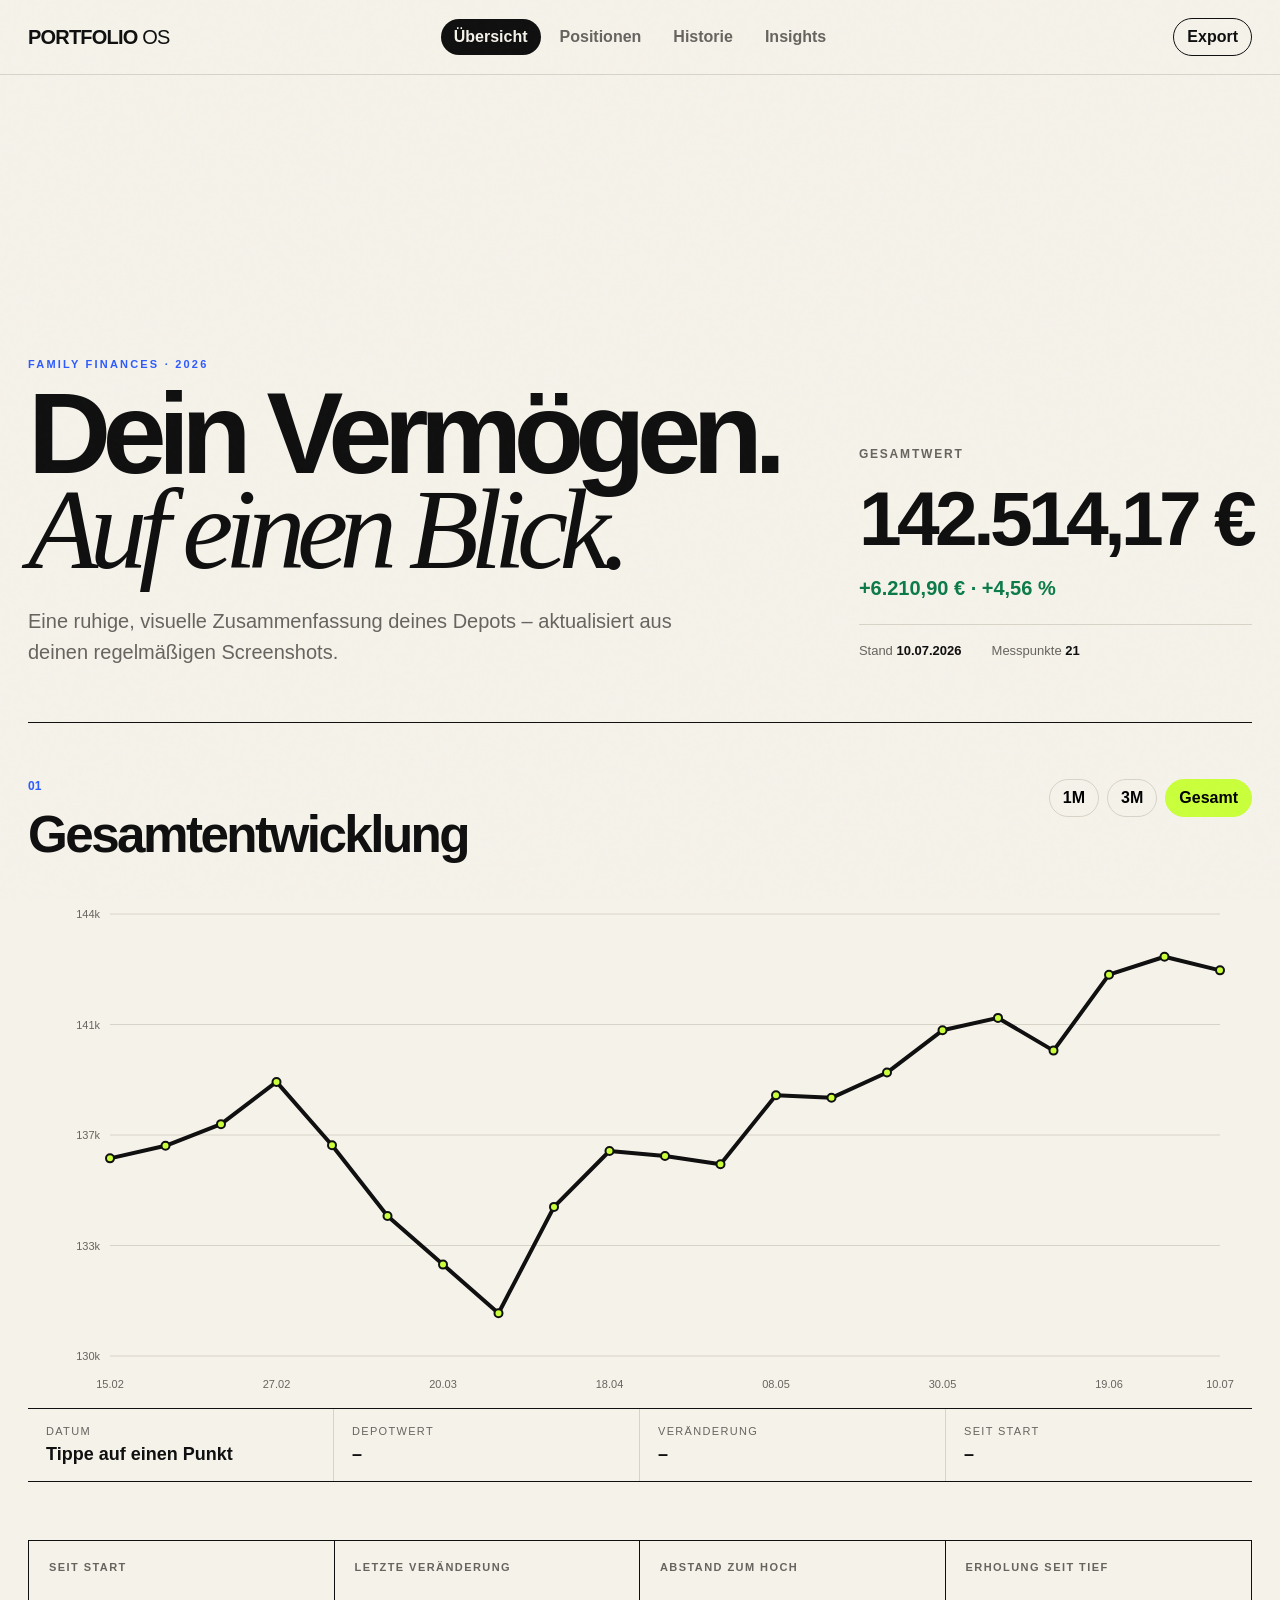
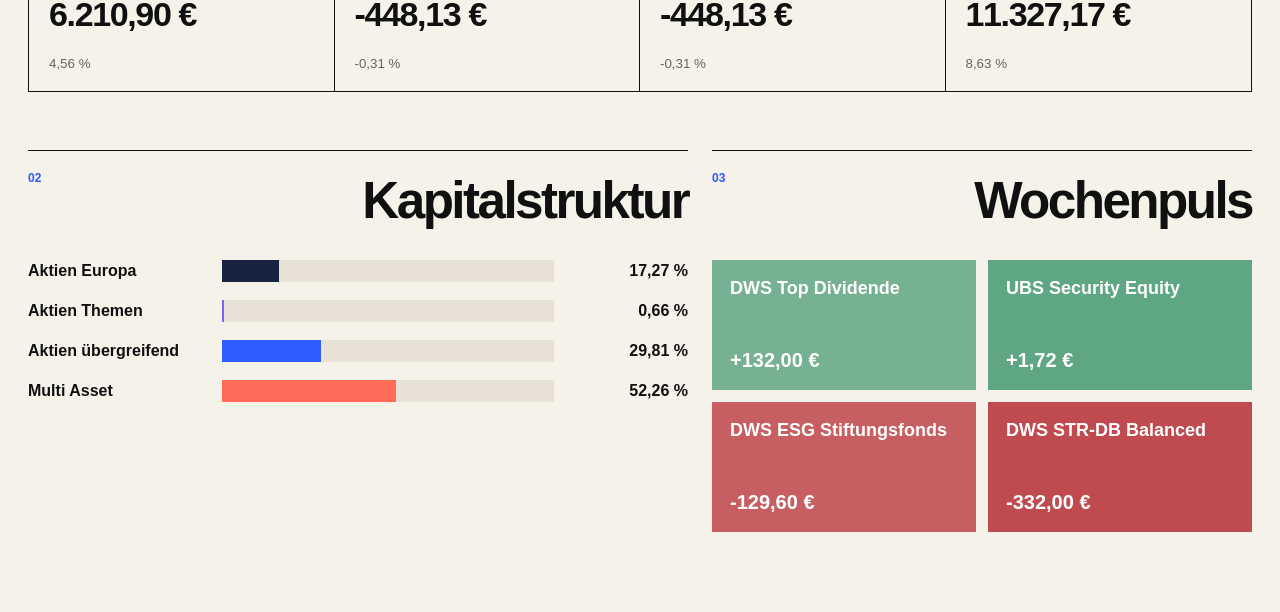
==== index.html @ 4932e475 "Add files via upload" ====
<!doctype html>
<html lang="de">
<head>
<meta charset="utf-8">
<meta name="viewport" content="width=device-width,initial-scale=1,viewport-fit=cover">
<meta name="theme-color" content="#f5f2ea">
<title>Portfolio OS 2026</title>
<link rel="manifest" href="manifest.webmanifest">
<link rel="stylesheet" href="style.css?v=2026.0">
</head>
<body>
<div class="noise"></div>

<header class="masthead">
  <a class="wordmark" href="#overview">PORTFOLIO <span>OS</span></a>
  <nav class="main-nav">
    <button class="nav-item active" data-view="overview">Übersicht</button>
    <button class="nav-item" data-view="holdings">Positionen</button>
    <button class="nav-item" data-view="story">Historie</button>
    <button class="nav-item" data-view="insights">Insights</button>
  </nav>
  <button class="menu-button" id="exportBtn">Export</button>
</header>

<main>
  <section class="view active" id="view-overview">
    <section class="editorial-hero">
      <div class="hero-copy">
        <div class="kicker">Family finances · 2026</div>
        <h1>Dein Vermögen.<br><em>Auf einen Blick.</em></h1>
        <p class="hero-lead">Eine ruhige, visuelle Zusammenfassung deines Depots – aktualisiert aus deinen regelmäßigen Screenshots.</p>
      </div>

      <div class="hero-value-block">
        <span class="hero-label">Gesamtwert</span>
        <strong id="heroValue">–</strong>
        <div id="heroDelta" class="hero-delta">–</div>
        <div class="hero-meta">
          <span>Stand <b id="heroDate">–</b></span>
          <span>Messpunkte <b id="heroPoints">–</b></span>
        </div>
      </div>
    </section>

    <section class="chart-stage">
      <div class="stage-head">
        <div>
          <span class="section-no">01</span>
          <h2>Gesamtentwicklung</h2>
        </div>
        <div class="period-switch" id="periodSwitch">
          <button data-range="1m">1M</button>
          <button data-range="3m">3M</button>
          <button data-range="all" class="active">Gesamt</button>
        </div>
      </div>
      <svg id="heroChart" viewBox="0 0 1200 520" class="hero-chart"></svg>
      <div id="chartReadout" class="chart-readout">
        <div><span>Datum</span><strong>Tippe auf einen Punkt</strong></div>
        <div><span>Depotwert</span><strong>–</strong></div>
        <div><span>Veränderung</span><strong>–</strong></div>
        <div><span>Seit Start</span><strong>–</strong></div>
      </div>
    </section>

    <section class="metric-ribbon" id="metricRibbon"></section>

    <section class="split-layout">
      <article class="editorial-panel allocation-panel">
        <div class="panel-title">
          <span class="section-no">02</span>
          <h2>Kapitalstruktur</h2>
        </div>
        <div id="allocationBars" class="allocation-bars"></div>
      </article>

      <article class="editorial-panel pulse-panel">
        <div class="panel-title">
          <span class="section-no">03</span>
          <h2>Wochenpuls</h2>
        </div>
        <div id="weeklyPulse" class="pulse-grid"></div>
      </article>
    </section>
  </section>

  <section class="view" id="view-holdings">
    <section class="page-intro">
      <div class="kicker">All holdings</div>
      <h1>Jede Position<br><em>erzählt ihre Geschichte.</em></h1>
    </section>
    <section id="holdingGrid" class="holding-grid"></section>
  </section>

  <section class="view" id="view-story">
    <section class="page-intro">
      <div class="kicker">Chronik</div>
      <h1>Von Februar<br><em>bis heute.</em></h1>
    </section>
    <section id="storyRail" class="story-rail"></section>
  </section>

  <section class="view" id="view-insights">
    <section class="page-intro">
      <div class="kicker">Automatische Einordnung</div>
      <h1>Was die Zahlen<br><em>wirklich sagen.</em></h1>
    </section>
    <section id="insightCards" class="insight-cards"></section>

    <section class="sparplan-feature">
      <div>
        <div class="kicker">Sparplan</div>
        <h2>150 € monatlich.<br>Drei Themen.</h2>
        <p>Je 50 € fließen in künstliche Intelligenz, Security und industrielle Technologien.</p>
      </div>
      <div id="sparplanVisual" class="sparplan-visual"></div>
    </section>
  </section>
</main>

<aside id="detailPanel" class="detail-panel" aria-hidden="true">
  <button id="detailClose" class="detail-close">Schließen</button>
  <div id="detailContent"></div>
</aside>

<div id="exportMenu" class="export-menu">
  <button id="exportCsv">CSV exportieren</button>
  <button id="exportJson">JSON exportieren</button>
  <button id="printPdf">Drucken / PDF</button>
</div>

<script src="data.js?v=2026.0"></script>
<script src="app.js?v=2026.0"></script>
</body>
</html>
---- style.css ----
:root{
  --paper:#f5f2ea;
  --ink:#101010;
  --muted:#67645f;
  --line:#d8d3c8;
  --acid:#c9ff3b;
  --coral:#ff6b57;
  --blue:#2d5bff;
  --violet:#7b61ff;
  --cyan:#00a9b7;
  --rose:#d95f76;
  --amber:#e3a520;
  --navy:#17233f;
  --white:#fffefa;
}
*{box-sizing:border-box}
html{scroll-behavior:smooth}
body{
  margin:0;
  background:var(--paper);
  color:var(--ink);
  font-family:Inter,ui-sans-serif,-apple-system,BlinkMacSystemFont,"Segoe UI",sans-serif;
  overflow-x:hidden;
}
button{font:inherit}
.noise{
  position:fixed;inset:0;pointer-events:none;opacity:.03;z-index:1000;
  background-image:url("data:image/svg+xml,%3Csvg viewBox='0 0 180 180' xmlns='http://www.w3.org/2000/svg'%3E%3Cfilter id='n'%3E%3CfeTurbulence type='fractalNoise' baseFrequency='.85' numOctaves='3' stitchTiles='stitch'/%3E%3C/filter%3E%3Crect width='100%25' height='100%25' filter='url(%23n)' opacity='.45'/%3E%3C/svg%3E");
}
.masthead{
  position:sticky;top:0;z-index:80;
  display:grid;grid-template-columns:1fr auto 1fr;align-items:center;
  padding:18px 28px;border-bottom:1px solid var(--line);
  background:rgba(245,242,234,.92);backdrop-filter:blur(18px);
}
.wordmark{color:var(--ink);text-decoration:none;font-weight:900;letter-spacing:-.04em;font-size:20px}
.wordmark span{font-weight:300}
.main-nav{display:flex;gap:6px}
.nav-item,.menu-button{
  border:0;background:transparent;color:var(--muted);
  padding:9px 13px;border-radius:999px;font-weight:700;
}
.nav-item.active{background:var(--ink);color:var(--paper)}
.menu-button{justify-self:end;border:1px solid var(--ink);color:var(--ink)}
main{max-width:1500px;margin:auto;padding:0 28px 80px}
.view{display:none}.view.active{display:block}
.editorial-hero{
  min-height:72vh;display:grid;grid-template-columns:1.35fr .65fr;gap:80px;align-items:end;
  padding:70px 0 54px;border-bottom:1px solid var(--ink);
}
.kicker{font-size:11px;letter-spacing:.2em;text-transform:uppercase;font-weight:900;color:var(--blue)}
h1{font-size:clamp(62px,9vw,150px);line-height:.82;letter-spacing:-.075em;margin:16px 0 0;font-weight:850}
h1 em{font-family:Georgia,"Times New Roman",serif;font-weight:400}
.hero-lead{max-width:660px;font-size:20px;line-height:1.55;color:var(--muted);margin:30px 0 0}
.hero-value-block{padding-bottom:10px}
.hero-label{font-size:12px;letter-spacing:.15em;text-transform:uppercase;color:var(--muted);font-weight:800}
.hero-value-block>strong{display:block;font-size:clamp(54px,6vw,96px);letter-spacing:-.06em;margin-top:12px}
.hero-delta{font-size:20px;font-weight:800;margin-top:14px}
.hero-delta.pos{color:#0c7b49}.hero-delta.neg{color:#b72d34}
.hero-meta{display:flex;gap:30px;margin-top:24px;padding-top:18px;border-top:1px solid var(--line);color:var(--muted);font-size:13px}
.hero-meta b{color:var(--ink)}
.chart-stage{padding:56px 0 30px}
.stage-head,.panel-title{display:flex;align-items:flex-start;justify-content:space-between;gap:20px}
.stage-head h2,.panel-title h2{font-size:clamp(34px,4vw,64px);letter-spacing:-.05em;margin:0}
.section-no{font-size:12px;font-weight:900;color:var(--blue);display:block;margin-bottom:12px}
.period-switch{display:flex;gap:8px}
.period-switch button{border:1px solid var(--line);background:transparent;padding:9px 13px;border-radius:999px;font-weight:800}
.period-switch button.active{background:var(--acid);border-color:var(--acid)}
.hero-chart{width:100%;height:520px;margin-top:20px}
.chart-readout{
  display:grid;grid-template-columns:repeat(4,1fr);border-top:1px solid var(--ink);border-bottom:1px solid var(--ink)
}
.chart-readout>div{padding:16px 18px;border-right:1px solid var(--line)}
.chart-readout>div:last-child{border-right:0}
.chart-readout span{display:block;color:var(--muted);font-size:11px;text-transform:uppercase;letter-spacing:.12em}
.chart-readout strong{display:block;margin-top:7px;font-size:18px}
.metric-ribbon{
  display:grid;grid-template-columns:repeat(4,1fr);margin:28px 0 58px;border:1px solid var(--ink)
}
.ribbon-item{padding:20px;border-right:1px solid var(--ink);min-height:150px;display:flex;flex-direction:column;justify-content:space-between}
.ribbon-item:last-child{border-right:0}
.ribbon-item span{font-size:11px;text-transform:uppercase;letter-spacing:.13em;color:var(--muted);font-weight:800}
.ribbon-item strong{font-size:34px;letter-spacing:-.04em}
.ribbon-item small{color:var(--muted)}
.split-layout{display:grid;grid-template-columns:1.1fr .9fr;gap:24px}
.editorial-panel{border-top:1px solid var(--ink);padding-top:20px}
.allocation-bars{display:grid;gap:18px;margin-top:30px}
.allocation-row{display:grid;grid-template-columns:180px 1fr 120px;gap:14px;align-items:center}
.allocation-row .name{font-weight:800}
.allocation-track{height:22px;background:#e7e1d6;position:relative}
.allocation-fill{height:100%}
.allocation-row .value{text-align:right;font-weight:800}
.pulse-grid{display:grid;grid-template-columns:repeat(2,1fr);gap:12px;margin-top:30px}
.pulse-card{padding:18px;min-height:130px;color:#fff;display:flex;flex-direction:column;justify-content:space-between;cursor:pointer}
.pulse-card strong{font-size:18px}.pulse-card span{font-size:20px;font-weight:900}
.page-intro{padding:74px 0 46px;border-bottom:1px solid var(--ink)}
.holding-grid{display:grid;grid-template-columns:repeat(12,1fr);gap:16px;margin-top:34px}
.holding-card{
  grid-column:span 4;min-height:340px;padding:22px;border:1px solid var(--ink);
  display:flex;flex-direction:column;justify-content:space-between;cursor:pointer;transition:.2s;background:var(--white)
}
.holding-card:nth-child(1),.holding-card:nth-child(5){grid-column:span 6}
.holding-card:hover{transform:translateY(-5px);box-shadow:8px 8px 0 var(--ink)}
.holding-top{display:flex;justify-content:space-between;gap:14px}
.holding-card h3{font-size:30px;letter-spacing:-.04em;margin:0}
.holding-card .sub{color:var(--muted);font-size:13px;margin-top:6px}
.holding-index{width:42px;height:42px;border-radius:50%;display:grid;place-content:center;font-weight:900}
.holding-value{font-size:46px;letter-spacing:-.055em;font-weight:900}
.holding-footer{display:flex;justify-content:space-between;border-top:1px solid var(--line);padding-top:15px}
.story-rail{padding:40px 0}
.story-item{display:grid;grid-template-columns:140px 1fr 1fr;gap:24px;padding:24px 0;border-bottom:1px solid var(--line);align-items:start}
.story-date{font-size:13px;font-weight:900}
.story-value{font-size:34px;letter-spacing:-.04em;font-weight:900}
.story-note{font-family:Georgia,"Times New Roman",serif;font-size:22px;line-height:1.35}
.insight-cards{display:grid;grid-template-columns:repeat(2,1fr);gap:18px;margin-top:34px}
.insight-card{min-height:280px;padding:24px;border:1px solid var(--ink);display:flex;flex-direction:column;justify-content:space-between;background:var(--white)}
.insight-card .big{font-size:58px;letter-spacing:-.06em;font-weight:900}
.insight-card p{font-family:Georgia,"Times New Roman",serif;font-size:22px;line-height:1.45;margin:0}
.sparplan-feature{display:grid;grid-template-columns:.8fr 1.2fr;gap:40px;margin-top:24px;padding:34px;border:1px solid var(--ink);background:var(--acid)}
.sparplan-feature h2{font-size:58px;letter-spacing:-.06em;margin:10px 0}
.sparplan-feature p{font-size:18px;line-height:1.5}
.sparplan-visual{display:grid;grid-template-columns:repeat(3,1fr);gap:10px}
.spar-pill{padding:18px;background:var(--paper);border:1px solid var(--ink);display:flex;flex-direction:column;justify-content:space-between}
.spar-pill strong{font-size:26px}
.detail-panel{
  position:fixed;top:0;right:0;width:min(760px,100vw);height:100vh;background:var(--ink);color:var(--paper);
  z-index:120;transform:translateX(105%);transition:.3s ease;padding:34px;overflow:auto
}
.detail-panel.show{transform:translateX(0)}
.detail-close{position:absolute;right:24px;top:22px;border:1px solid rgba(255,255,255,.3);background:transparent;color:white;border-radius:999px;padding:9px 13px}
.detail-panel h2{font-size:54px;letter-spacing:-.055em;margin:18px 0}
.detail-grid{display:grid;grid-template-columns:repeat(2,1fr);gap:10px}
.detail-stat{padding:16px;border:1px solid rgba(255,255,255,.15)}
.detail-stat span{display:block;color:#a9a9a9;font-size:11px;text-transform:uppercase;letter-spacing:.1em}
.detail-stat strong{display:block;margin-top:7px;font-size:24px}
.detail-chart{width:100%;height:320px;margin-top:24px}
.export-menu{position:fixed;right:24px;top:76px;background:var(--white);border:1px solid var(--ink);padding:8px;display:none;z-index:140}
.export-menu.show{display:grid}
.export-menu button{border:0;background:transparent;padding:11px 14px;text-align:left}
@media(max-width:980px){
  .masthead{grid-template-columns:1fr auto}.main-nav{position:fixed;left:10px;right:10px;bottom:10px;z-index:100;background:var(--ink);padding:8px;border-radius:18px;overflow:auto}.nav-item{color:#aaa;white-space:nowrap}.nav-item.active{background:var(--acid);color:var(--ink)}
  .editorial-hero,.split-layout,.sparplan-feature{grid-template-columns:1fr}
  .editorial-hero{gap:36px;min-height:auto}
  .metric-ribbon{grid-template-columns:repeat(2,1fr)}.ribbon-item:nth-child(2){border-right:0}.ribbon-item:nth-child(-n+2){border-bottom:1px solid var(--ink)}
  .holding-card,.holding-card:nth-child(1),.holding-card:nth-child(5){grid-column:span 6}
}
@media(max-width:640px){
  .masthead{padding:14px 16px}.menu-button{font-size:12px}
  main{padding:0 16px 96px}
  h1{font-size:58px}.hero-value-block>strong{font-size:54px}
  .hero-chart{height:360px}
  .chart-readout,.metric-ribbon,.pulse-grid,.insight-cards,.sparplan-visual{grid-template-columns:1fr}
  .chart-readout>div,.ribbon-item{border-right:0;border-bottom:1px solid var(--line)}
  .allocation-row{grid-template-columns:1fr}.allocation-row .value{text-align:left}
  .holding-card,.holding-card:nth-child(1),.holding-card:nth-child(5){grid-column:span 12}
  .story-item{grid-template-columns:1fr}.page-intro{padding-top:50px}
  .sparplan-feature h2{font-size:44px}
}
@media print{
  .masthead,.period-switch,.export-menu,.detail-panel{display:none!important}
  .view{display:block!important}
  main{padding:0}.holding-card,.insight-card{break-inside:avoid}
}
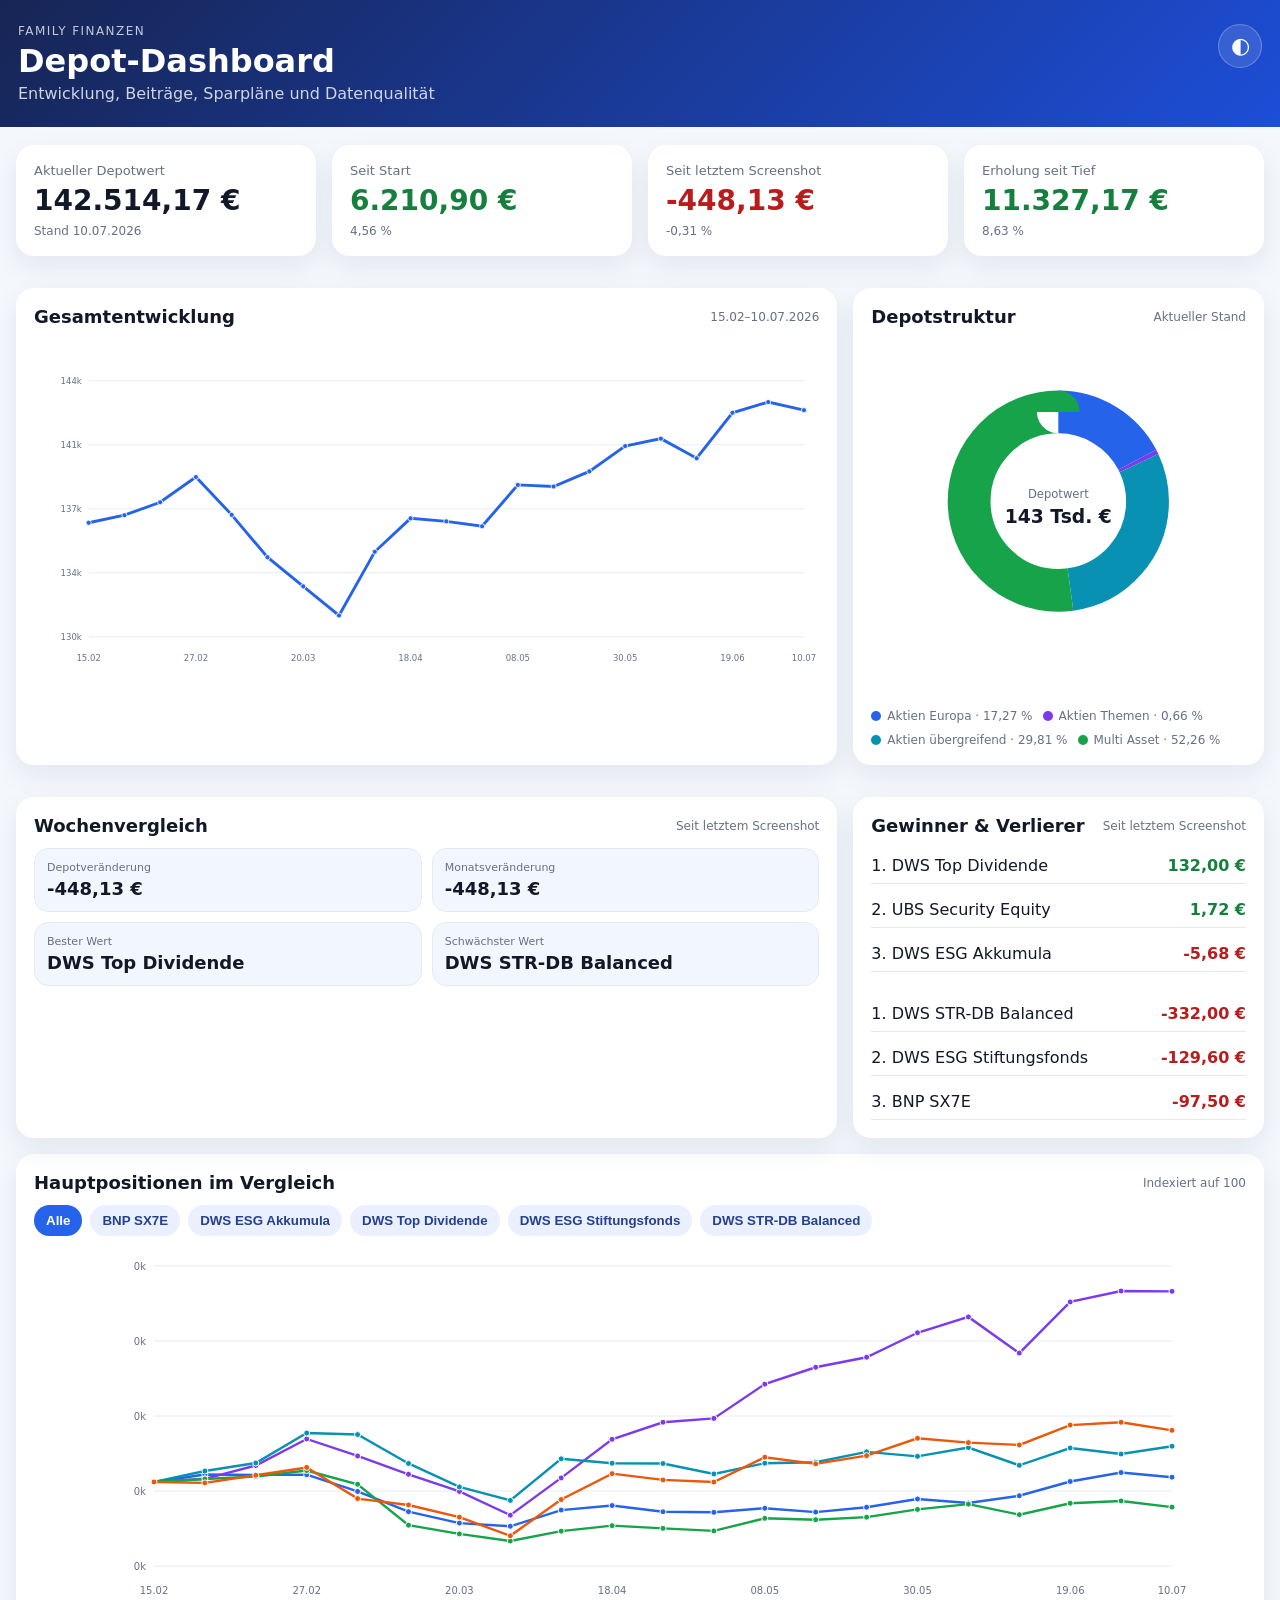
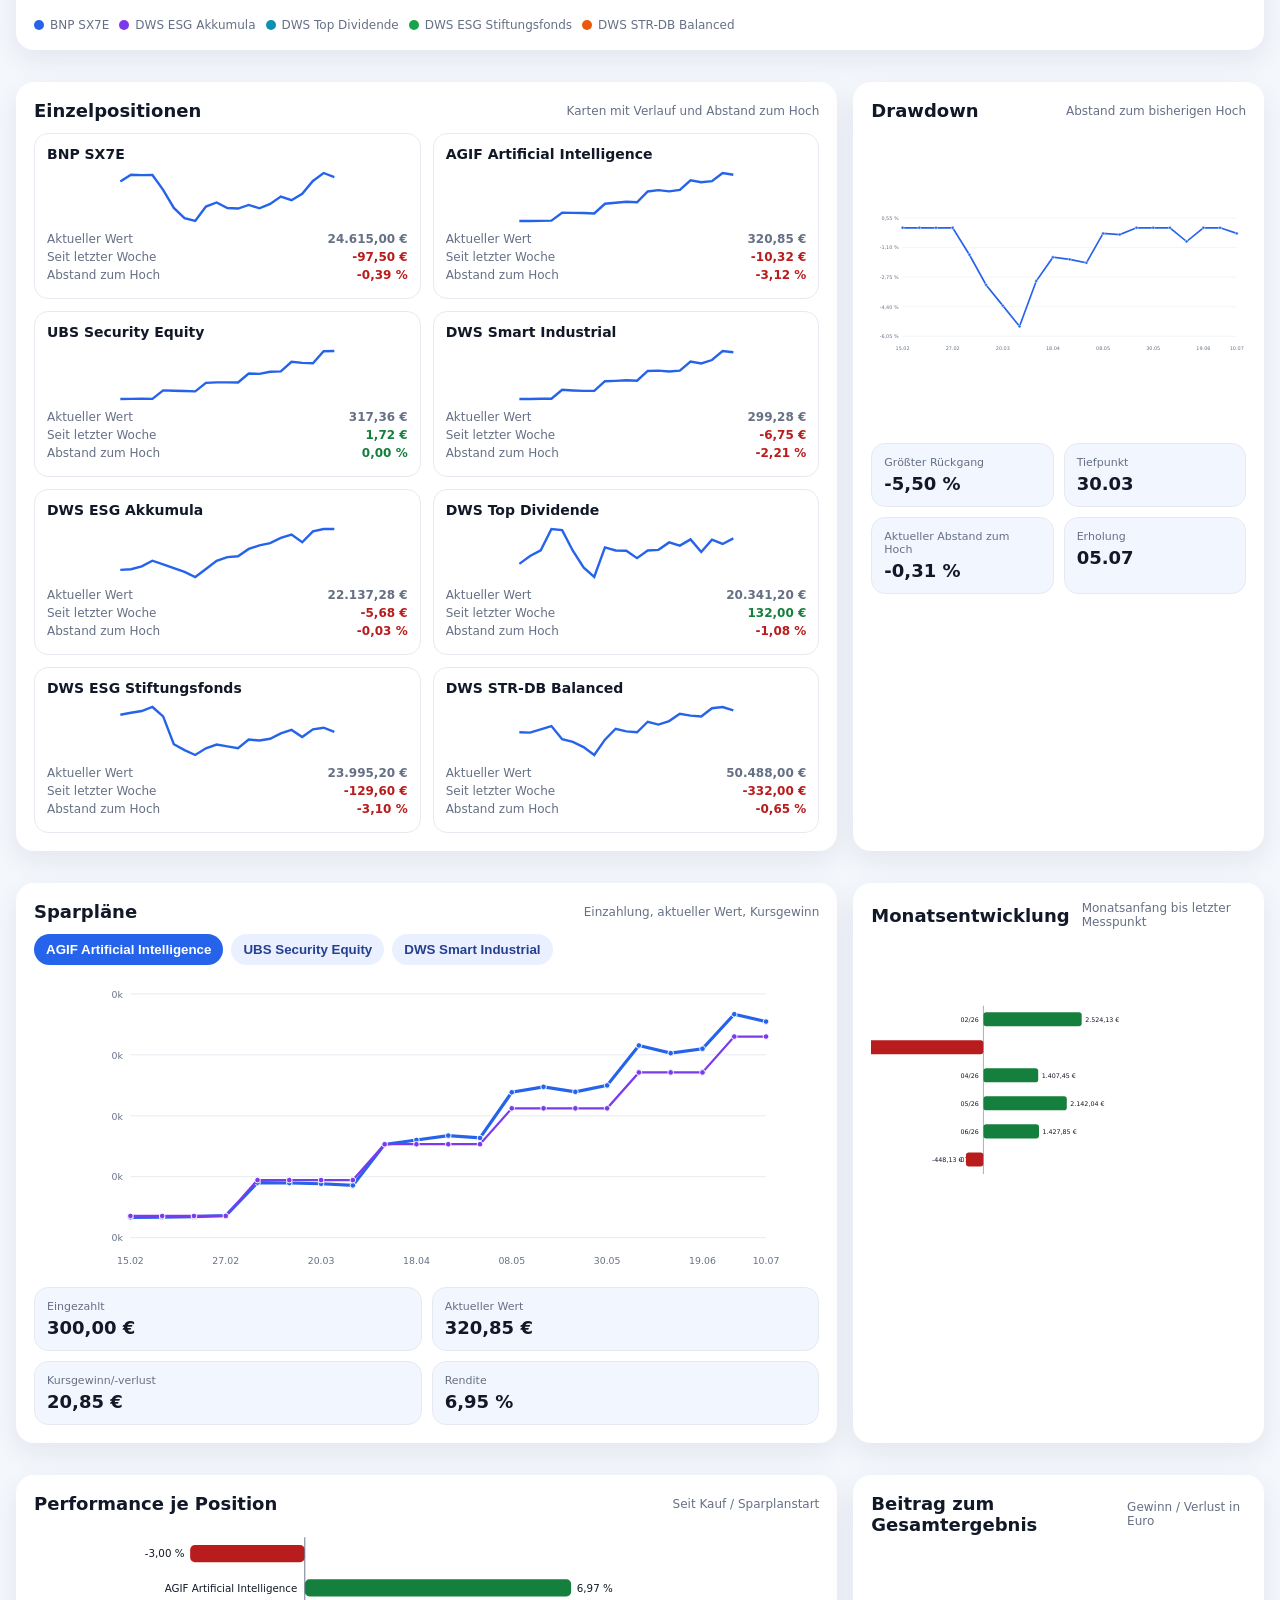
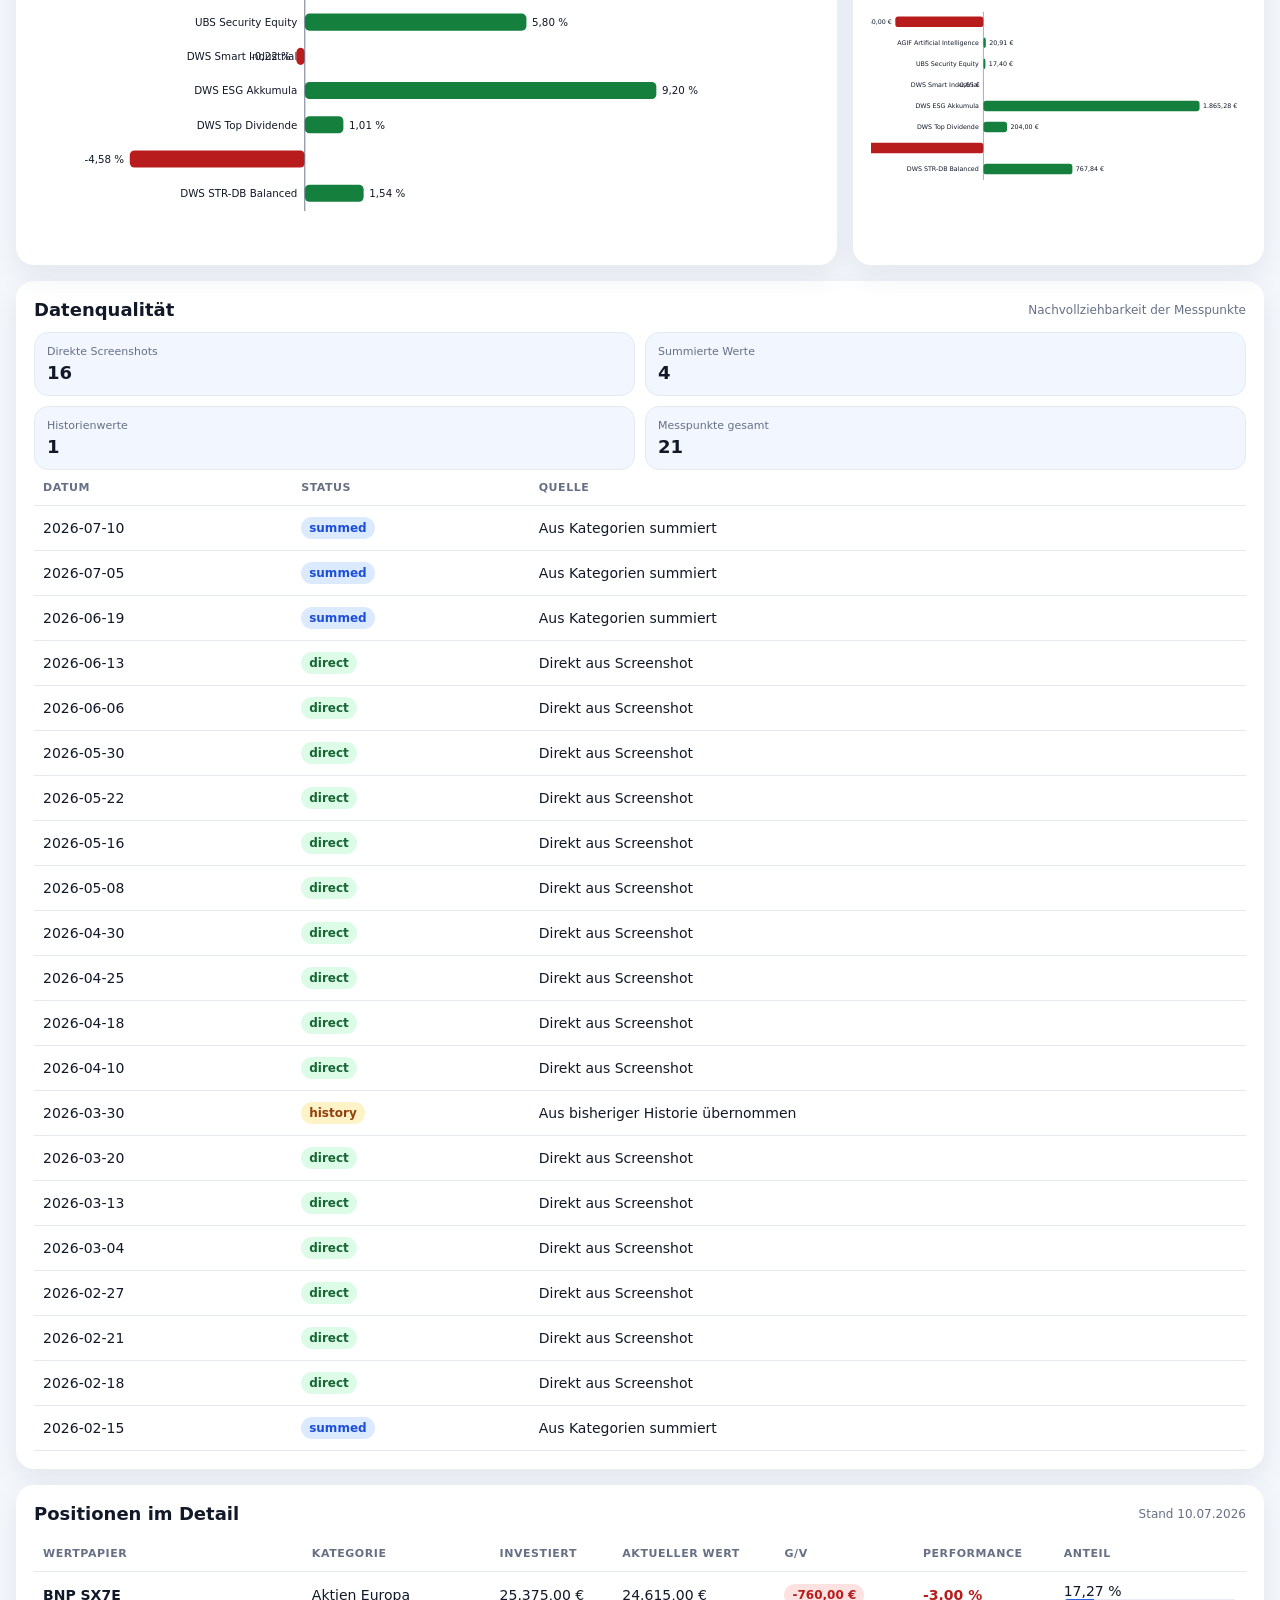
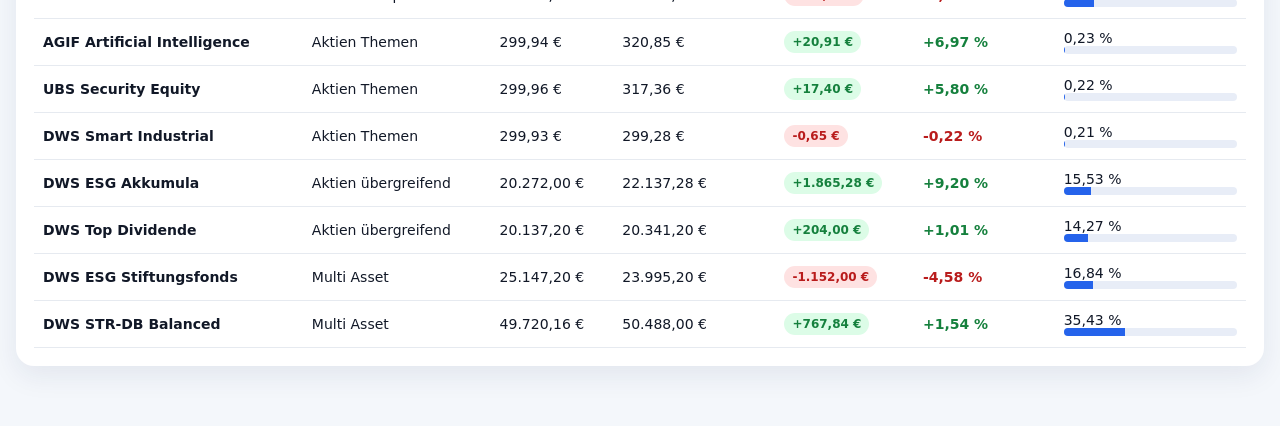
==== commit 506b6f3c: "Add files via upload" ====
--- a/index.html
+++ b/index.html
@@ -3,133 +3,115 @@
 <head>
 <meta charset="utf-8">
 <meta name="viewport" content="width=device-width,initial-scale=1,viewport-fit=cover">
-<meta name="theme-color" content="#f5f2ea">
-<title>Portfolio OS 2026</title>
+<meta name="theme-color" content="#172554">
+<title>Depot Dashboard</title>
 <link rel="manifest" href="manifest.webmanifest">
-<link rel="stylesheet" href="style.css?v=2026.0">
+<link rel="stylesheet" href="style.css?v=4.3">
 </head>
 <body>
-<div class="noise"></div>
-
-<header class="masthead">
-  <a class="wordmark" href="#overview">PORTFOLIO <span>OS</span></a>
-  <nav class="main-nav">
-    <button class="nav-item active" data-view="overview">Übersicht</button>
-    <button class="nav-item" data-view="holdings">Positionen</button>
-    <button class="nav-item" data-view="story">Historie</button>
-    <button class="nav-item" data-view="insights">Insights</button>
-  </nav>
-  <button class="menu-button" id="exportBtn">Export</button>
+<header>
+  <div class="topbar">
+    <div>
+      <div class="eyebrow">Family Finanzen</div>
+      <h1>Depot-Dashboard</h1>
+      <p>Entwicklung, Beiträge, Sparpläne und Datenqualität</p>
+    </div>
+    <button id="themeBtn" class="icon-btn">◐</button>
+  </div>
 </header>
 
 <main>
-  <section class="view active" id="view-overview">
-    <section class="editorial-hero">
-      <div class="hero-copy">
-        <div class="kicker">Family finances · 2026</div>
-        <h1>Dein Vermögen.<br><em>Auf einen Blick.</em></h1>
-        <p class="hero-lead">Eine ruhige, visuelle Zusammenfassung deines Depots – aktualisiert aus deinen regelmäßigen Screenshots.</p>
-      </div>
+  <section id="kpis" class="grid kpis"></section>
 
-      <div class="hero-value-block">
-        <span class="hero-label">Gesamtwert</span>
-        <strong id="heroValue">–</strong>
-        <div id="heroDelta" class="hero-delta">–</div>
-        <div class="hero-meta">
-          <span>Stand <b id="heroDate">–</b></span>
-          <span>Messpunkte <b id="heroPoints">–</b></span>
-        </div>
-      </div>
-    </section>
-
-    <section class="chart-stage">
-      <div class="stage-head">
-        <div>
-          <span class="section-no">01</span>
-          <h2>Gesamtentwicklung</h2>
-        </div>
-        <div class="period-switch" id="periodSwitch">
-          <button data-range="1m">1M</button>
-          <button data-range="3m">3M</button>
-          <button data-range="all" class="active">Gesamt</button>
-        </div>
-      </div>
-      <svg id="heroChart" viewBox="0 0 1200 520" class="hero-chart"></svg>
-      <div id="chartReadout" class="chart-readout">
-        <div><span>Datum</span><strong>Tippe auf einen Punkt</strong></div>
-        <div><span>Depotwert</span><strong>–</strong></div>
-        <div><span>Veränderung</span><strong>–</strong></div>
-        <div><span>Seit Start</span><strong>–</strong></div>
-      </div>
-    </section>
-
-    <section class="metric-ribbon" id="metricRibbon"></section>
-
-    <section class="split-layout">
-      <article class="editorial-panel allocation-panel">
-        <div class="panel-title">
-          <span class="section-no">02</span>
-          <h2>Kapitalstruktur</h2>
-        </div>
-        <div id="allocationBars" class="allocation-bars"></div>
-      </article>
-
-      <article class="editorial-panel pulse-panel">
-        <div class="panel-title">
-          <span class="section-no">03</span>
-          <h2>Wochenpuls</h2>
-        </div>
-        <div id="weeklyPulse" class="pulse-grid"></div>
-      </article>
-    </section>
+  <section class="grid split">
+    <article class="card">
+      <div class="card-head"><h2>Gesamtentwicklung</h2><span id="rangeLabel"></span></div>
+      <svg id="depotChart" class="chart tall" viewBox="0 0 920 360"></svg>
+    </article>
+    <article class="card">
+      <div class="card-head"><h2>Depotstruktur</h2><span>Aktueller Stand</span></div>
+      <svg id="donut" class="chart tall" viewBox="0 0 420 350"></svg>
+      <div id="catLegend" class="legend"></div>
+    </article>
   </section>
 
-  <section class="view" id="view-holdings">
-    <section class="page-intro">
-      <div class="kicker">All holdings</div>
-      <h1>Jede Position<br><em>erzählt ihre Geschichte.</em></h1>
-    </section>
-    <section id="holdingGrid" class="holding-grid"></section>
+  <section class="grid split">
+    <article class="card">
+      <div class="card-head"><h2>Wochenvergleich</h2><span>Seit letztem Screenshot</span></div>
+      <div id="weeklyKpis" class="mini-grid"></div>
+    </article>
+    <article class="card">
+      <div class="card-head"><h2>Gewinner & Verlierer</h2><span>Seit letztem Screenshot</span></div>
+      <div id="ranking"></div>
+    </article>
   </section>
 
-  <section class="view" id="view-story">
-    <section class="page-intro">
-      <div class="kicker">Chronik</div>
-      <h1>Von Februar<br><em>bis heute.</em></h1>
-    </section>
-    <section id="storyRail" class="story-rail"></section>
+  <section class="card">
+    <div class="card-head"><h2>Hauptpositionen im Vergleich</h2><span>Indexiert auf 100</span></div>
+    <div class="tabs" id="coreTabs"></div>
+    <svg id="coreChart" class="chart tall" viewBox="0 0 1100 360"></svg>
+    <div id="coreLegend" class="legend"></div>
   </section>
 
-  <section class="view" id="view-insights">
-    <section class="page-intro">
-      <div class="kicker">Automatische Einordnung</div>
-      <h1>Was die Zahlen<br><em>wirklich sagen.</em></h1>
-    </section>
-    <section id="insightCards" class="insight-cards"></section>
+  <section class="grid split">
+    <article class="card">
+      <div class="card-head"><h2>Einzelpositionen</h2><span>Karten mit Verlauf und Abstand zum Hoch</span></div>
+      <div id="positionCards" class="position-grid"></div>
+    </article>
+    <article class="card">
+      <div class="card-head"><h2>Drawdown</h2><span>Abstand zum bisherigen Hoch</span></div>
+      <svg id="drawdownChart" class="chart" viewBox="0 0 760 300"></svg>
+      <div id="drawdownFacts" class="fact-grid"></div>
+    </article>
+  </section>
 
-    <section class="sparplan-feature">
-      <div>
-        <div class="kicker">Sparplan</div>
-        <h2>150 € monatlich.<br>Drei Themen.</h2>
-        <p>Je 50 € fließen in künstliche Intelligenz, Security und industrielle Technologien.</p>
-      </div>
-      <div id="sparplanVisual" class="sparplan-visual"></div>
-    </section>
+  <section class="grid split">
+    <article class="card">
+      <div class="card-head"><h2>Sparpläne</h2><span>Einzahlung, aktueller Wert, Kursgewinn</span></div>
+      <div class="tabs" id="savingTabs"></div>
+      <svg id="savingsChart" class="chart" viewBox="0 0 760 320"></svg>
+      <div id="savingFacts" class="fact-grid"></div>
+    </article>
+    <article class="card">
+      <div class="card-head"><h2>Monatsentwicklung</h2><span>Monatsanfang bis letzter Messpunkt</span></div>
+      <svg id="monthlyChart" class="chart" viewBox="0 0 650 320"></svg>
+    </article>
+  </section>
+
+  <section class="grid split">
+    <article class="card">
+      <div class="card-head"><h2>Performance je Position</h2><span>Seit Kauf / Sparplanstart</span></div>
+      <svg id="perfChart" class="chart" viewBox="0 0 650 320"></svg>
+    </article>
+    <article class="card">
+      <div class="card-head"><h2>Beitrag zum Gesamtergebnis</h2><span>Gewinn / Verlust in Euro</span></div>
+      <svg id="plChart" class="chart" viewBox="0 0 650 320"></svg>
+    </article>
+  </section>
+
+  <section class="card">
+    <div class="card-head"><h2>Datenqualität</h2><span>Nachvollziehbarkeit der Messpunkte</span></div>
+    <div id="qualitySummary" class="mini-grid"></div>
+    <div class="table-wrap">
+      <table>
+        <thead><tr><th>Datum</th><th>Status</th><th>Quelle</th></tr></thead>
+        <tbody id="qualityRows"></tbody>
+      </table>
+    </div>
+  </section>
+
+  <section class="card">
+    <div class="card-head"><h2>Positionen im Detail</h2><span id="lastUpdate"></span></div>
+    <div class="table-wrap">
+      <table>
+        <thead><tr><th>Wertpapier</th><th>Kategorie</th><th>Investiert</th><th>Aktueller Wert</th><th>G/V</th><th>Performance</th><th>Anteil</th></tr></thead>
+        <tbody id="positionRows"></tbody>
+      </table>
+    </div>
   </section>
 </main>
 
-<aside id="detailPanel" class="detail-panel" aria-hidden="true">
-  <button id="detailClose" class="detail-close">Schließen</button>
-  <div id="detailContent"></div>
-</aside>
-
-<div id="exportMenu" class="export-menu">
-  <button id="exportCsv">CSV exportieren</button>
-  <button id="exportJson">JSON exportieren</button>
-  <button id="printPdf">Drucken / PDF</button>
-</div>
-
-<script src="data.js?v=2026.0"></script>
-<script src="app.js?v=2026.0"></script>
+<script src="data.js?v=4.3"></script>
+<script src="app.js?v=4.3"></script>
 </body>
 </html>
--- a/style.css
+++ b/style.css
@@ -1,164 +1,52 @@
 
 :root{
-  --paper:#f5f2ea;
-  --ink:#101010;
-  --muted:#67645f;
-  --line:#d8d3c8;
-  --acid:#c9ff3b;
-  --coral:#ff6b57;
-  --blue:#2d5bff;
-  --violet:#7b61ff;
-  --cyan:#00a9b7;
-  --rose:#d95f76;
-  --amber:#e3a520;
-  --navy:#17233f;
-  --white:#fffefa;
+  --bg:#f4f7fb;--card:#fff;--ink:#111827;--muted:#667085;--navy:#172554;
+  --blue:#2563eb;--green:#15803d;--red:#b91c1c;--amber:#b45309;--line:#e6eaf0;
+  --shadow:0 10px 28px rgba(23,37,84,.08)
+}
+[data-theme="dark"]{
+  --bg:#0b1020;--card:#121a2f;--ink:#f8fafc;--muted:#a8b1c5;--navy:#0f172a;
+  --line:#26324d;--shadow:0 12px 30px rgba(0,0,0,.28)
 }
 *{box-sizing:border-box}
-html{scroll-behavior:smooth}
-body{
-  margin:0;
-  background:var(--paper);
-  color:var(--ink);
-  font-family:Inter,ui-sans-serif,-apple-system,BlinkMacSystemFont,"Segoe UI",sans-serif;
-  overflow-x:hidden;
+body{margin:0;font-family:Inter,system-ui,-apple-system,BlinkMacSystemFont,"Segoe UI",sans-serif;background:var(--bg);color:var(--ink)}
+header{background:linear-gradient(135deg,#172554,#1d4ed8);color:#fff;padding:24px max(18px,env(safe-area-inset-left))}
+.topbar{max-width:1380px;margin:auto;display:flex;justify-content:space-between;align-items:flex-start;gap:18px}
+.eyebrow{text-transform:uppercase;font-size:12px;letter-spacing:.12em;opacity:.75}
+h1{font-size:32px;margin:4px 0}header p{margin:0;opacity:.8}
+.icon-btn{border:1px solid rgba(255,255,255,.25);background:rgba(255,255,255,.12);color:white;border-radius:50%;width:44px;height:44px;font-size:22px}
+main{max-width:1380px;margin:18px auto;padding:0 16px 42px}
+.grid{display:grid;gap:16px}.kpis{grid-template-columns:repeat(4,1fr)}.split{grid-template-columns:2fr 1fr;margin-top:16px}
+.card{background:var(--card);border-radius:18px;box-shadow:var(--shadow);padding:18px;margin-top:16px;overflow:hidden}
+.kpi{margin-top:0}.kpi .label{font-size:13px;color:var(--muted)}.kpi .value{font-size:28px;font-weight:800;margin-top:6px}.kpi .hint{font-size:12px;color:var(--muted);margin-top:7px}
+.card-head{display:flex;justify-content:space-between;align-items:center;gap:12px;margin-bottom:12px}.card-head h2{font-size:18px;margin:0}.card-head span{font-size:12px;color:var(--muted)}
+.chart{width:100%;height:300px;display:block}.chart.tall{height:360px}
+.legend{display:flex;flex-wrap:wrap;gap:10px;margin-top:10px}.legend span{display:inline-flex;align-items:center;gap:6px;color:var(--muted);font-size:12px}.legend i{width:10px;height:10px;border-radius:999px}
+.tabs{display:flex;gap:8px;flex-wrap:wrap;margin-bottom:12px}
+.tabs button{border:0;background:#eaf0ff;color:#25408f;padding:8px 12px;border-radius:999px;font-weight:700}.tabs button.active{background:#2563eb;color:#fff}
+.pos{color:var(--green)}.neg{color:var(--red)}.warn{color:var(--amber)}
+.mini-grid{display:grid;grid-template-columns:repeat(2,1fr);gap:10px}
+.mini-card,.fact{background:rgba(37,99,235,.06);border:1px solid var(--line);border-radius:14px;padding:12px}
+.mini-card .label,.fact .label{font-size:11px;color:var(--muted)}.mini-card .value,.fact .value{font-weight:800;font-size:18px;margin-top:4px}
+.position-grid{display:grid;grid-template-columns:repeat(2,1fr);gap:12px}.position-card{border:1px solid var(--line);border-radius:14px;padding:12px}.position-card h3{font-size:14px;margin:0 0 8px}.position-card .row{display:flex;justify-content:space-between;font-size:12px;color:var(--muted);margin:4px 0}.spark{width:100%;height:54px}
+.rank-list{display:grid;gap:8px}.rank-item{display:flex;justify-content:space-between;border-bottom:1px solid var(--line);padding:8px 0}
+.fact-grid{display:grid;grid-template-columns:repeat(2,1fr);gap:10px;margin-top:10px}
+.table-wrap{overflow:auto}table{width:100%;border-collapse:collapse;font-size:14px}th,td{padding:11px 9px;border-bottom:1px solid var(--line);text-align:left;white-space:nowrap}th{font-size:11px;text-transform:uppercase;letter-spacing:.05em;color:var(--muted)}
+.badge{display:inline-block;padding:4px 8px;border-radius:999px;font-size:12px;font-weight:700}.badge.pos{background:#dcfce7}.badge.neg{background:#fee2e2}.badge.direct{background:#dcfce7;color:#166534}.badge.summed{background:#dbeafe;color:#1d4ed8}.badge.history{background:#fef3c7;color:#92400e}
+.bar{height:8px;background:#e8edf7;border-radius:99px;overflow:hidden}.bar span{display:block;height:100%;background:#2563eb}
+@media(max-width:980px){.kpis{grid-template-columns:repeat(2,1fr)}.split{grid-template-columns:1fr}.position-grid{grid-template-columns:1fr}}
+@media(max-width:560px){.kpis{grid-template-columns:1fr}.card{padding:14px}.chart.tall{height:310px}h1{font-size:26px}.card-head{align-items:flex-start;flex-direction:column}.mini-grid,.fact-grid{grid-template-columns:1fr}}
+
+.chart-point,.bar-hit,.donut-segment{cursor:pointer}
+.chart-info-panel{
+  position:fixed;left:50%;bottom:18px;transform:translate(-50%,120%);
+  width:min(92vw,420px);background:var(--card);color:var(--ink);
+  border:1px solid var(--line);border-radius:18px;box-shadow:0 18px 50px rgba(0,0,0,.22);
+  padding:16px;z-index:9999;transition:transform .22s ease;
 }
-button{font:inherit}
-.noise{
-  position:fixed;inset:0;pointer-events:none;opacity:.03;z-index:1000;
-  background-image:url("data:image/svg+xml,%3Csvg viewBox='0 0 180 180' xmlns='http://www.w3.org/2000/svg'%3E%3Cfilter id='n'%3E%3CfeTurbulence type='fractalNoise' baseFrequency='.85' numOctaves='3' stitchTiles='stitch'/%3E%3C/filter%3E%3Crect width='100%25' height='100%25' filter='url(%23n)' opacity='.45'/%3E%3C/svg%3E");
-}
-.masthead{
-  position:sticky;top:0;z-index:80;
-  display:grid;grid-template-columns:1fr auto 1fr;align-items:center;
-  padding:18px 28px;border-bottom:1px solid var(--line);
-  background:rgba(245,242,234,.92);backdrop-filter:blur(18px);
-}
-.wordmark{color:var(--ink);text-decoration:none;font-weight:900;letter-spacing:-.04em;font-size:20px}
-.wordmark span{font-weight:300}
-.main-nav{display:flex;gap:6px}
-.nav-item,.menu-button{
-  border:0;background:transparent;color:var(--muted);
-  padding:9px 13px;border-radius:999px;font-weight:700;
-}
-.nav-item.active{background:var(--ink);color:var(--paper)}
-.menu-button{justify-self:end;border:1px solid var(--ink);color:var(--ink)}
-main{max-width:1500px;margin:auto;padding:0 28px 80px}
-.view{display:none}.view.active{display:block}
-.editorial-hero{
-  min-height:72vh;display:grid;grid-template-columns:1.35fr .65fr;gap:80px;align-items:end;
-  padding:70px 0 54px;border-bottom:1px solid var(--ink);
-}
-.kicker{font-size:11px;letter-spacing:.2em;text-transform:uppercase;font-weight:900;color:var(--blue)}
-h1{font-size:clamp(62px,9vw,150px);line-height:.82;letter-spacing:-.075em;margin:16px 0 0;font-weight:850}
-h1 em{font-family:Georgia,"Times New Roman",serif;font-weight:400}
-.hero-lead{max-width:660px;font-size:20px;line-height:1.55;color:var(--muted);margin:30px 0 0}
-.hero-value-block{padding-bottom:10px}
-.hero-label{font-size:12px;letter-spacing:.15em;text-transform:uppercase;color:var(--muted);font-weight:800}
-.hero-value-block>strong{display:block;font-size:clamp(54px,6vw,96px);letter-spacing:-.06em;margin-top:12px}
-.hero-delta{font-size:20px;font-weight:800;margin-top:14px}
-.hero-delta.pos{color:#0c7b49}.hero-delta.neg{color:#b72d34}
-.hero-meta{display:flex;gap:30px;margin-top:24px;padding-top:18px;border-top:1px solid var(--line);color:var(--muted);font-size:13px}
-.hero-meta b{color:var(--ink)}
-.chart-stage{padding:56px 0 30px}
-.stage-head,.panel-title{display:flex;align-items:flex-start;justify-content:space-between;gap:20px}
-.stage-head h2,.panel-title h2{font-size:clamp(34px,4vw,64px);letter-spacing:-.05em;margin:0}
-.section-no{font-size:12px;font-weight:900;color:var(--blue);display:block;margin-bottom:12px}
-.period-switch{display:flex;gap:8px}
-.period-switch button{border:1px solid var(--line);background:transparent;padding:9px 13px;border-radius:999px;font-weight:800}
-.period-switch button.active{background:var(--acid);border-color:var(--acid)}
-.hero-chart{width:100%;height:520px;margin-top:20px}
-.chart-readout{
-  display:grid;grid-template-columns:repeat(4,1fr);border-top:1px solid var(--ink);border-bottom:1px solid var(--ink)
-}
-.chart-readout>div{padding:16px 18px;border-right:1px solid var(--line)}
-.chart-readout>div:last-child{border-right:0}
-.chart-readout span{display:block;color:var(--muted);font-size:11px;text-transform:uppercase;letter-spacing:.12em}
-.chart-readout strong{display:block;margin-top:7px;font-size:18px}
-.metric-ribbon{
-  display:grid;grid-template-columns:repeat(4,1fr);margin:28px 0 58px;border:1px solid var(--ink)
-}
-.ribbon-item{padding:20px;border-right:1px solid var(--ink);min-height:150px;display:flex;flex-direction:column;justify-content:space-between}
-.ribbon-item:last-child{border-right:0}
-.ribbon-item span{font-size:11px;text-transform:uppercase;letter-spacing:.13em;color:var(--muted);font-weight:800}
-.ribbon-item strong{font-size:34px;letter-spacing:-.04em}
-.ribbon-item small{color:var(--muted)}
-.split-layout{display:grid;grid-template-columns:1.1fr .9fr;gap:24px}
-.editorial-panel{border-top:1px solid var(--ink);padding-top:20px}
-.allocation-bars{display:grid;gap:18px;margin-top:30px}
-.allocation-row{display:grid;grid-template-columns:180px 1fr 120px;gap:14px;align-items:center}
-.allocation-row .name{font-weight:800}
-.allocation-track{height:22px;background:#e7e1d6;position:relative}
-.allocation-fill{height:100%}
-.allocation-row .value{text-align:right;font-weight:800}
-.pulse-grid{display:grid;grid-template-columns:repeat(2,1fr);gap:12px;margin-top:30px}
-.pulse-card{padding:18px;min-height:130px;color:#fff;display:flex;flex-direction:column;justify-content:space-between;cursor:pointer}
-.pulse-card strong{font-size:18px}.pulse-card span{font-size:20px;font-weight:900}
-.page-intro{padding:74px 0 46px;border-bottom:1px solid var(--ink)}
-.holding-grid{display:grid;grid-template-columns:repeat(12,1fr);gap:16px;margin-top:34px}
-.holding-card{
-  grid-column:span 4;min-height:340px;padding:22px;border:1px solid var(--ink);
-  display:flex;flex-direction:column;justify-content:space-between;cursor:pointer;transition:.2s;background:var(--white)
-}
-.holding-card:nth-child(1),.holding-card:nth-child(5){grid-column:span 6}
-.holding-card:hover{transform:translateY(-5px);box-shadow:8px 8px 0 var(--ink)}
-.holding-top{display:flex;justify-content:space-between;gap:14px}
-.holding-card h3{font-size:30px;letter-spacing:-.04em;margin:0}
-.holding-card .sub{color:var(--muted);font-size:13px;margin-top:6px}
-.holding-index{width:42px;height:42px;border-radius:50%;display:grid;place-content:center;font-weight:900}
-.holding-value{font-size:46px;letter-spacing:-.055em;font-weight:900}
-.holding-footer{display:flex;justify-content:space-between;border-top:1px solid var(--line);padding-top:15px}
-.story-rail{padding:40px 0}
-.story-item{display:grid;grid-template-columns:140px 1fr 1fr;gap:24px;padding:24px 0;border-bottom:1px solid var(--line);align-items:start}
-.story-date{font-size:13px;font-weight:900}
-.story-value{font-size:34px;letter-spacing:-.04em;font-weight:900}
-.story-note{font-family:Georgia,"Times New Roman",serif;font-size:22px;line-height:1.35}
-.insight-cards{display:grid;grid-template-columns:repeat(2,1fr);gap:18px;margin-top:34px}
-.insight-card{min-height:280px;padding:24px;border:1px solid var(--ink);display:flex;flex-direction:column;justify-content:space-between;background:var(--white)}
-.insight-card .big{font-size:58px;letter-spacing:-.06em;font-weight:900}
-.insight-card p{font-family:Georgia,"Times New Roman",serif;font-size:22px;line-height:1.45;margin:0}
-.sparplan-feature{display:grid;grid-template-columns:.8fr 1.2fr;gap:40px;margin-top:24px;padding:34px;border:1px solid var(--ink);background:var(--acid)}
-.sparplan-feature h2{font-size:58px;letter-spacing:-.06em;margin:10px 0}
-.sparplan-feature p{font-size:18px;line-height:1.5}
-.sparplan-visual{display:grid;grid-template-columns:repeat(3,1fr);gap:10px}
-.spar-pill{padding:18px;background:var(--paper);border:1px solid var(--ink);display:flex;flex-direction:column;justify-content:space-between}
-.spar-pill strong{font-size:26px}
-.detail-panel{
-  position:fixed;top:0;right:0;width:min(760px,100vw);height:100vh;background:var(--ink);color:var(--paper);
-  z-index:120;transform:translateX(105%);transition:.3s ease;padding:34px;overflow:auto
-}
-.detail-panel.show{transform:translateX(0)}
-.detail-close{position:absolute;right:24px;top:22px;border:1px solid rgba(255,255,255,.3);background:transparent;color:white;border-radius:999px;padding:9px 13px}
-.detail-panel h2{font-size:54px;letter-spacing:-.055em;margin:18px 0}
-.detail-grid{display:grid;grid-template-columns:repeat(2,1fr);gap:10px}
-.detail-stat{padding:16px;border:1px solid rgba(255,255,255,.15)}
-.detail-stat span{display:block;color:#a9a9a9;font-size:11px;text-transform:uppercase;letter-spacing:.1em}
-.detail-stat strong{display:block;margin-top:7px;font-size:24px}
-.detail-chart{width:100%;height:320px;margin-top:24px}
-.export-menu{position:fixed;right:24px;top:76px;background:var(--white);border:1px solid var(--ink);padding:8px;display:none;z-index:140}
-.export-menu.show{display:grid}
-.export-menu button{border:0;background:transparent;padding:11px 14px;text-align:left}
-@media(max-width:980px){
-  .masthead{grid-template-columns:1fr auto}.main-nav{position:fixed;left:10px;right:10px;bottom:10px;z-index:100;background:var(--ink);padding:8px;border-radius:18px;overflow:auto}.nav-item{color:#aaa;white-space:nowrap}.nav-item.active{background:var(--acid);color:var(--ink)}
-  .editorial-hero,.split-layout,.sparplan-feature{grid-template-columns:1fr}
-  .editorial-hero{gap:36px;min-height:auto}
-  .metric-ribbon{grid-template-columns:repeat(2,1fr)}.ribbon-item:nth-child(2){border-right:0}.ribbon-item:nth-child(-n+2){border-bottom:1px solid var(--ink)}
-  .holding-card,.holding-card:nth-child(1),.holding-card:nth-child(5){grid-column:span 6}
-}
-@media(max-width:640px){
-  .masthead{padding:14px 16px}.menu-button{font-size:12px}
-  main{padding:0 16px 96px}
-  h1{font-size:58px}.hero-value-block>strong{font-size:54px}
-  .hero-chart{height:360px}
-  .chart-readout,.metric-ribbon,.pulse-grid,.insight-cards,.sparplan-visual{grid-template-columns:1fr}
-  .chart-readout>div,.ribbon-item{border-right:0;border-bottom:1px solid var(--line)}
-  .allocation-row{grid-template-columns:1fr}.allocation-row .value{text-align:left}
-  .holding-card,.holding-card:nth-child(1),.holding-card:nth-child(5){grid-column:span 12}
-  .story-item{grid-template-columns:1fr}.page-intro{padding-top:50px}
-  .sparplan-feature h2{font-size:44px}
-}
-@media print{
-  .masthead,.period-switch,.export-menu,.detail-panel{display:none!important}
-  .view{display:block!important}
-  main{padding:0}.holding-card,.insight-card{break-inside:avoid}
-}
+.chart-info-panel.show{transform:translate(-50%,0)}
+.chart-info-head{display:flex;justify-content:space-between;align-items:center;margin-bottom:10px}
+.chart-info-head button{border:0;background:transparent;color:var(--muted);font-size:24px;line-height:1}
+.chart-info-row{display:flex;justify-content:space-between;gap:14px;padding:8px 0;border-top:1px solid var(--line)}
+.chart-info-row span{color:var(--muted);font-size:13px}
+.chart-info-row strong{font-size:14px;text-align:right}
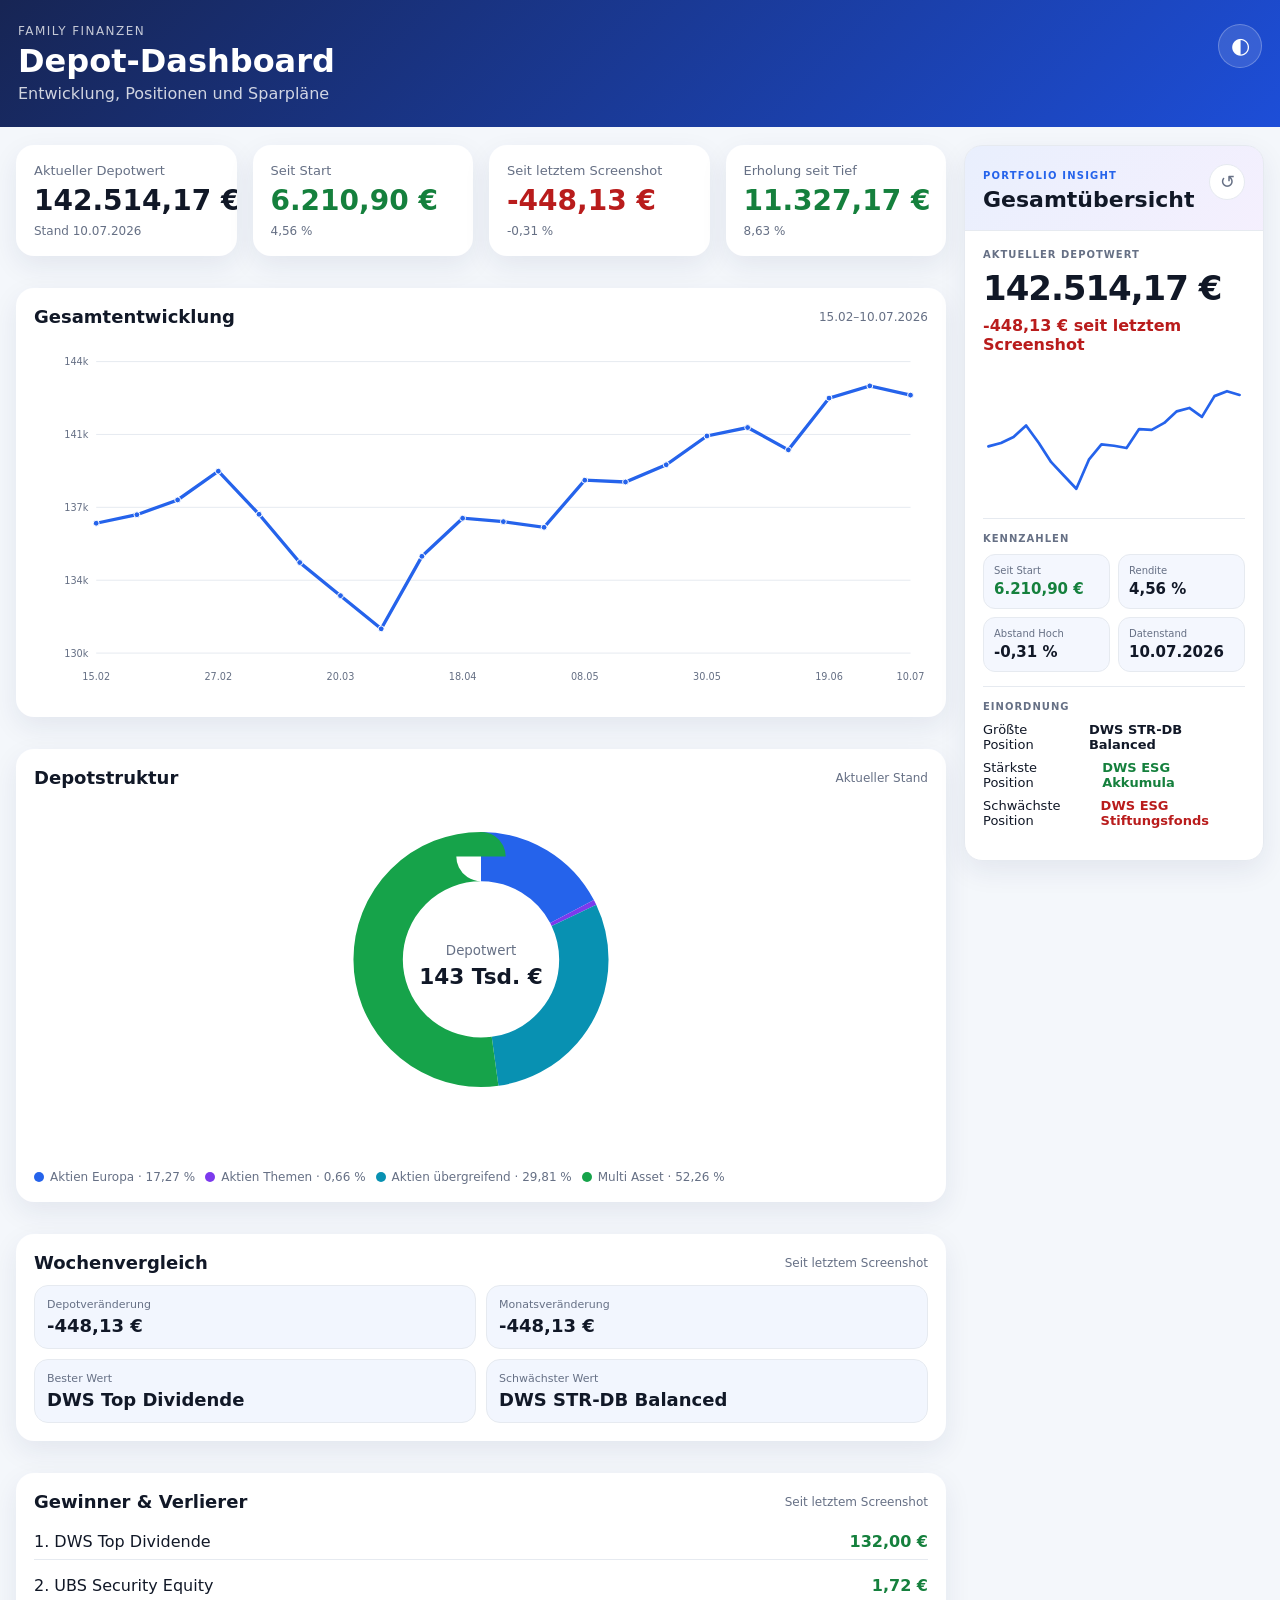
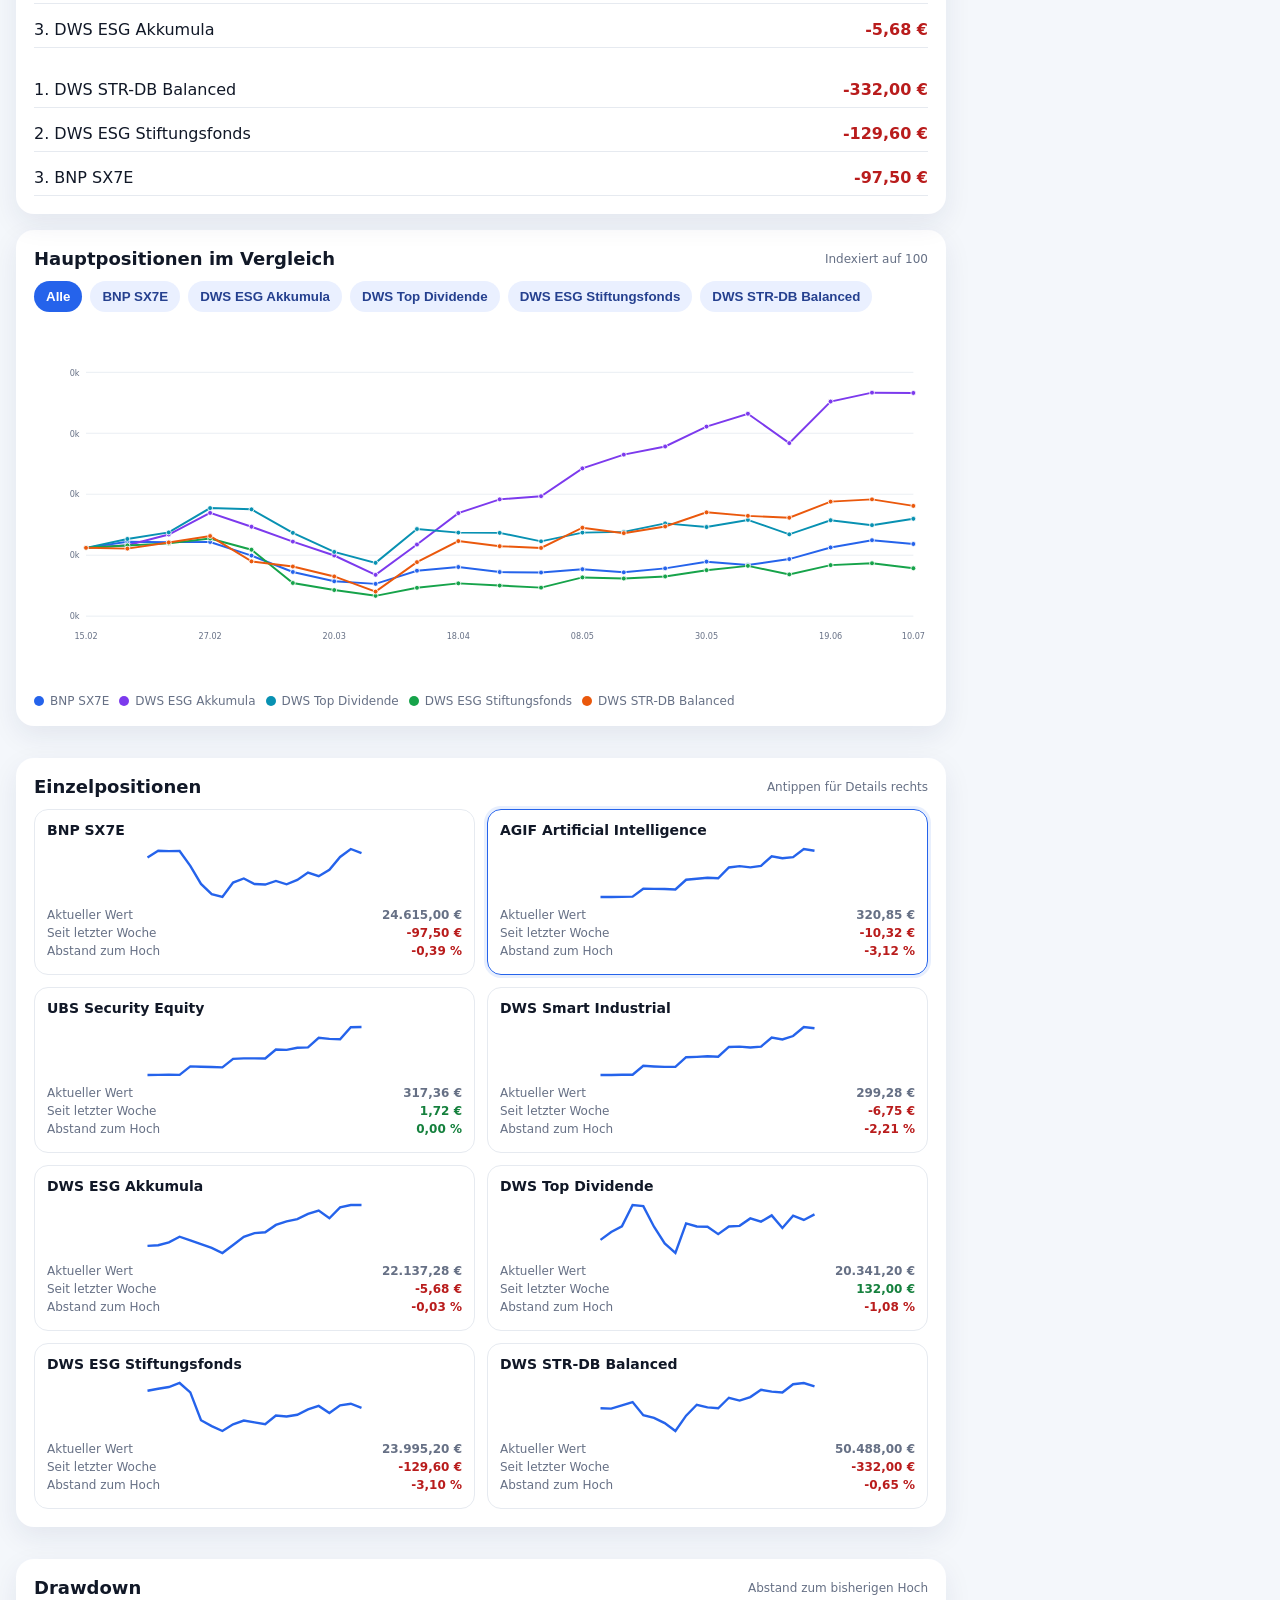
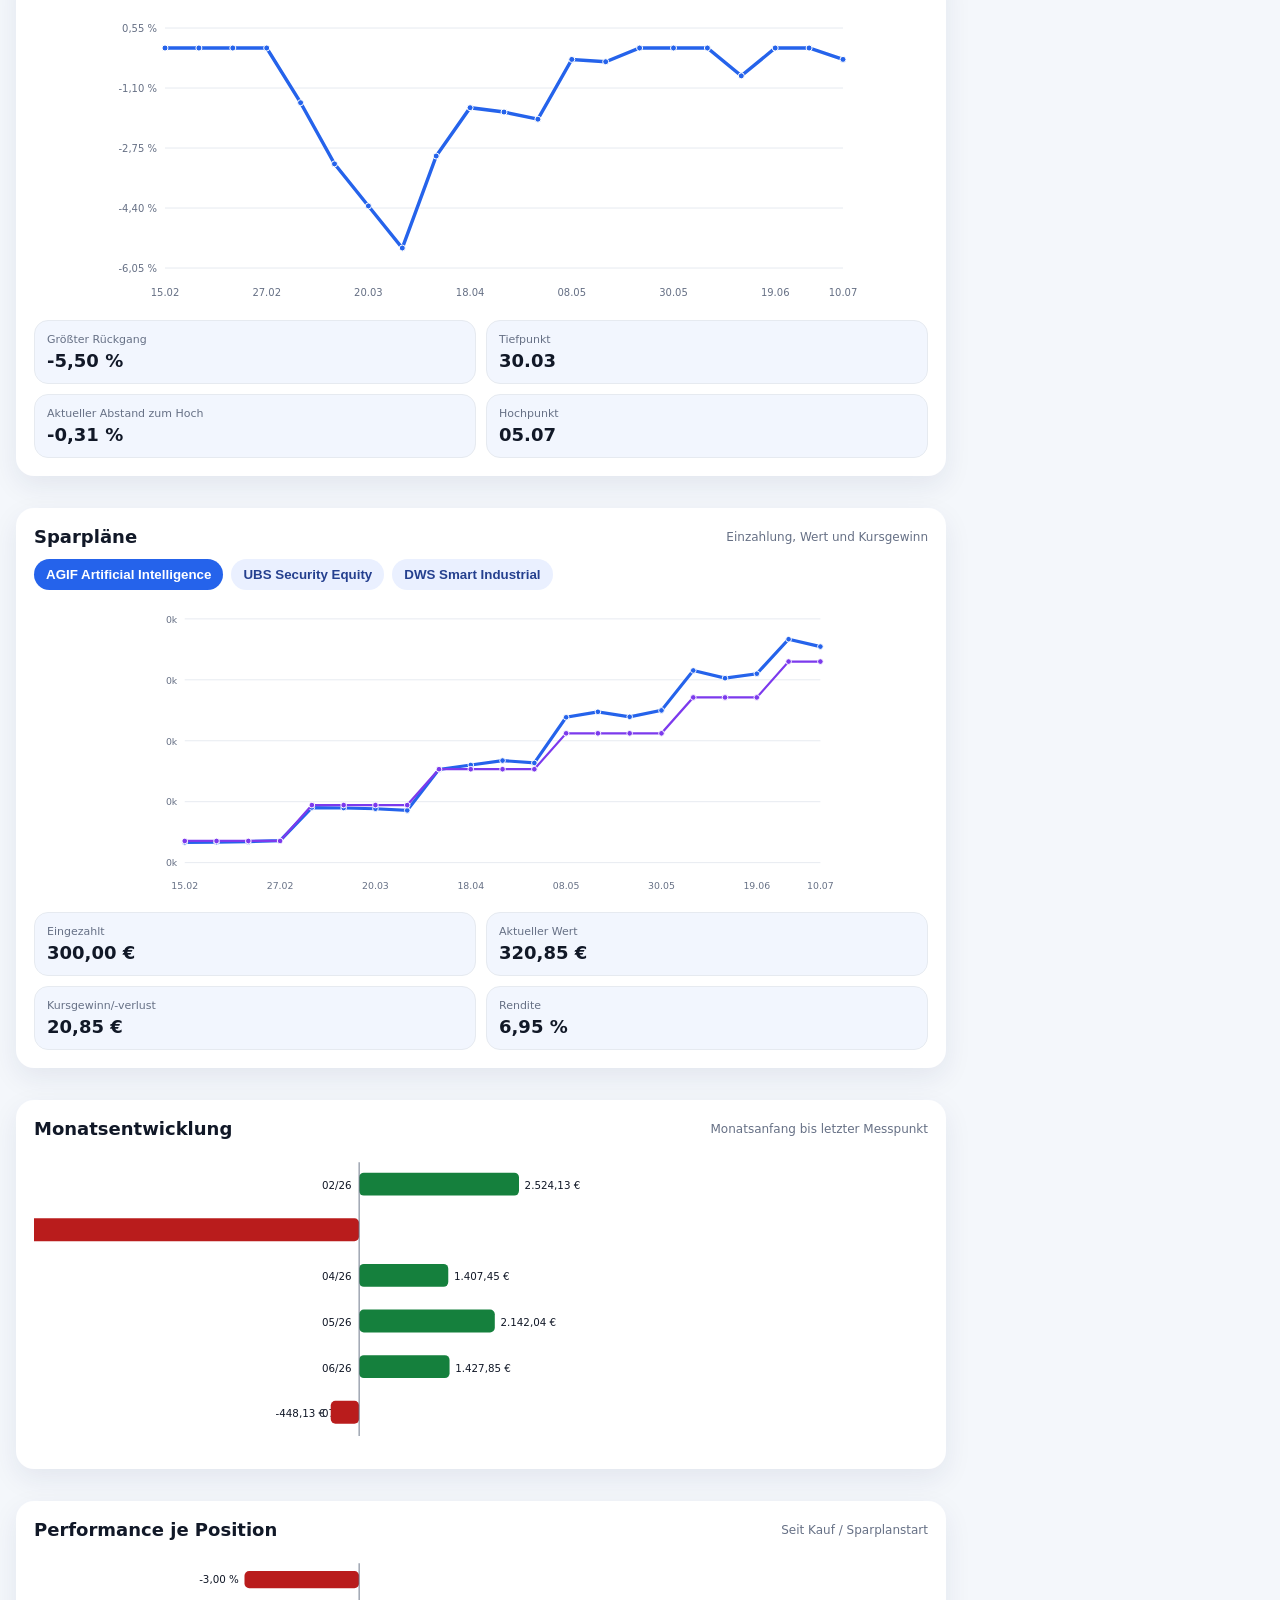
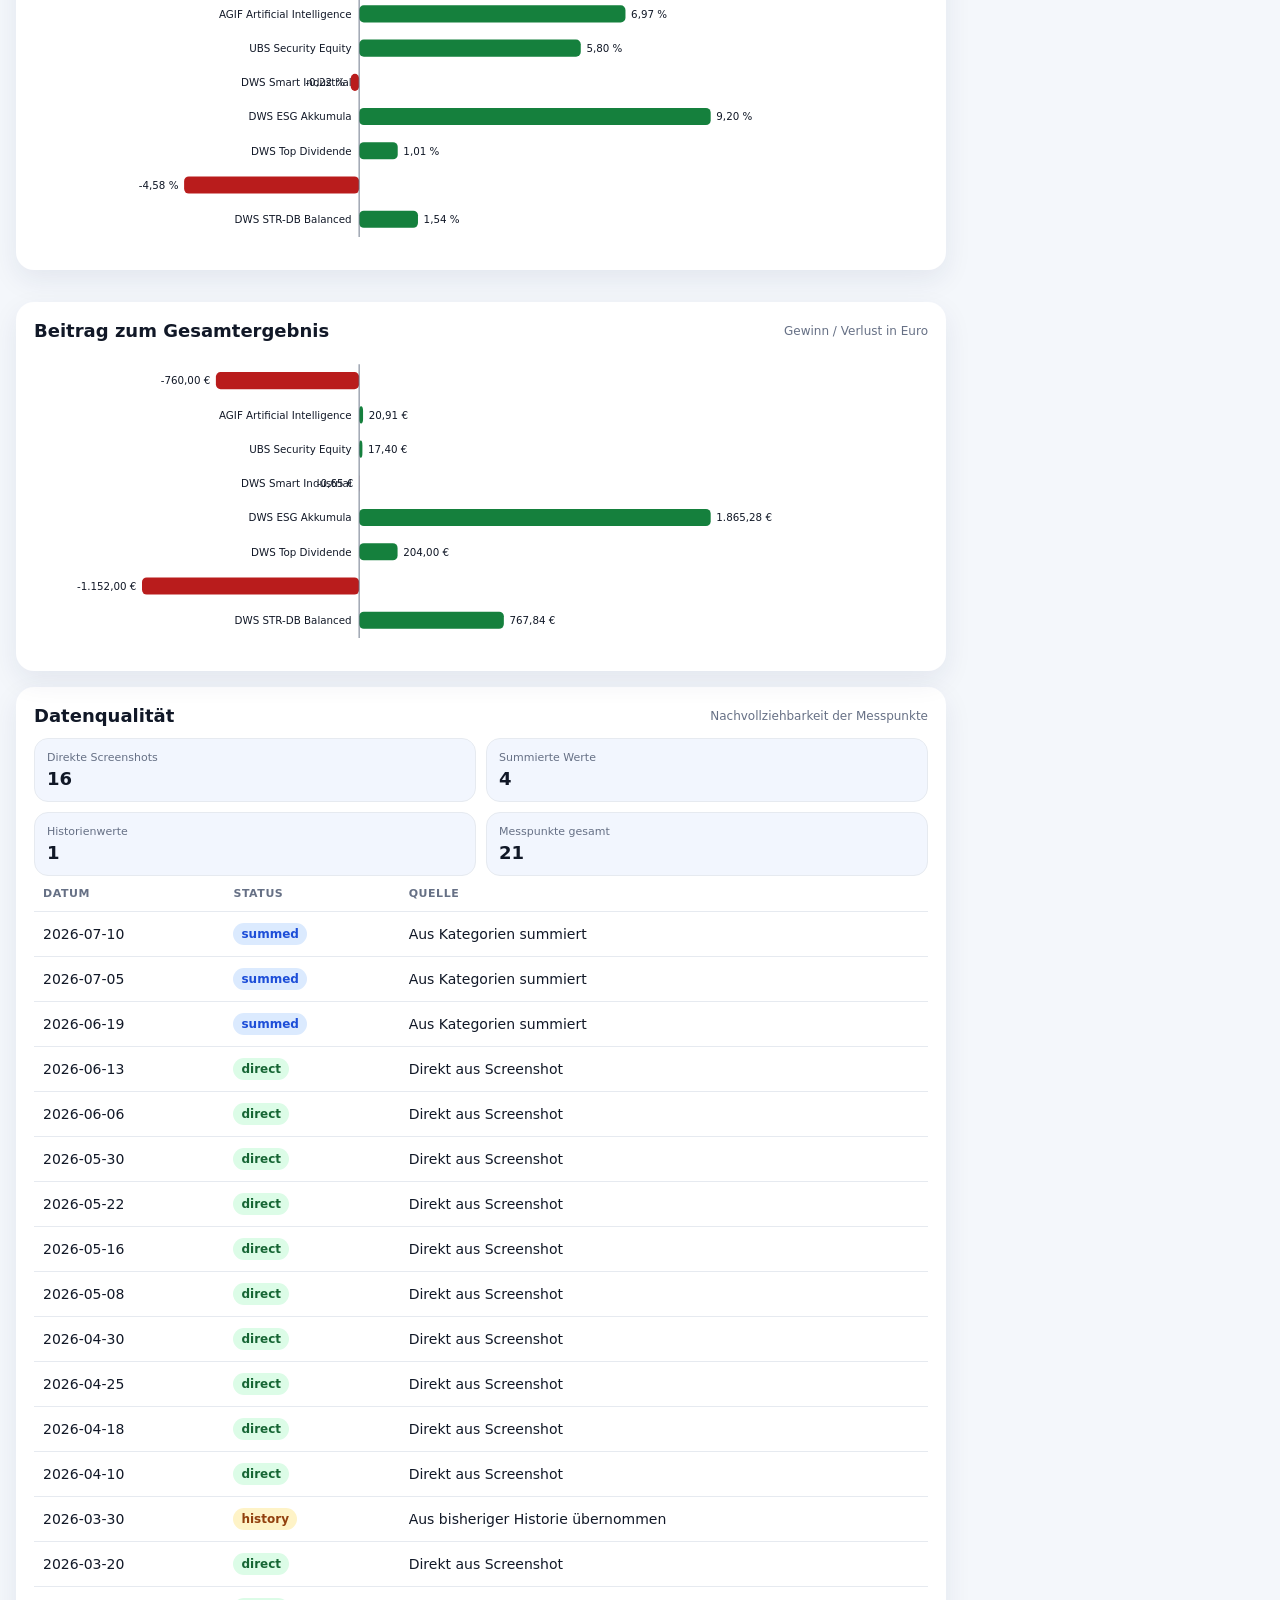
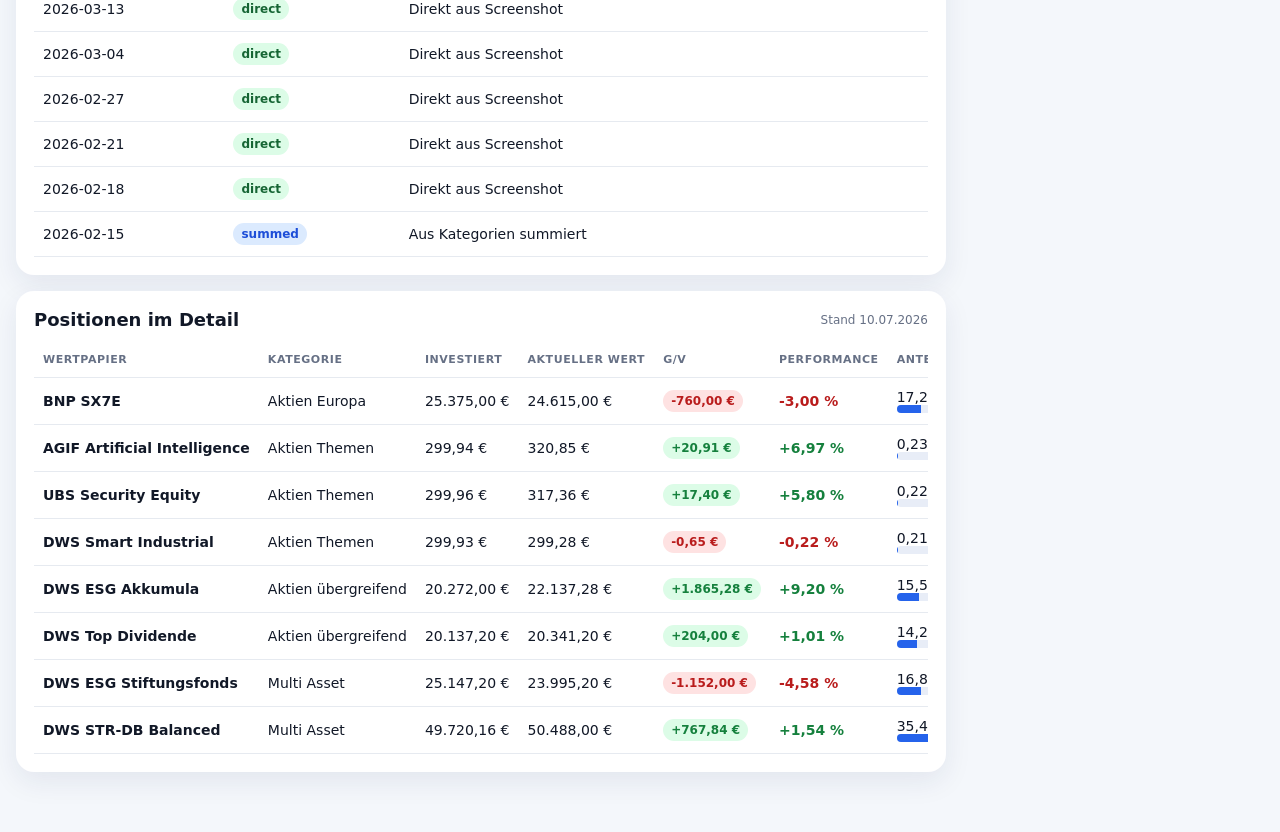
==== commit 13f19c2a: "Add files via upload" ====
--- a/index.html
+++ b/index.html
@@ -4,114 +4,75 @@
 <meta charset="utf-8">
 <meta name="viewport" content="width=device-width,initial-scale=1,viewport-fit=cover">
 <meta name="theme-color" content="#172554">
-<title>Depot Dashboard</title>
+<title>Depot Dashboard V4.4</title>
 <link rel="manifest" href="manifest.webmanifest">
-<link rel="stylesheet" href="style.css?v=4.3">
+<link rel="stylesheet" href="style.css?v=4.4">
 </head>
 <body>
 <header>
   <div class="topbar">
-    <div>
-      <div class="eyebrow">Family Finanzen</div>
-      <h1>Depot-Dashboard</h1>
-      <p>Entwicklung, Beiträge, Sparpläne und Datenqualität</p>
-    </div>
-    <button id="themeBtn" class="icon-btn">◐</button>
+    <div><div class="eyebrow">Family Finanzen</div><h1>Depot-Dashboard</h1><p>Entwicklung, Positionen und Sparpläne</p></div>
+    <button id="themeBtn" class="icon-btn" aria-label="Darstellung wechseln">◐</button>
   </div>
 </header>
 
-<main>
-  <section id="kpis" class="grid kpis"></section>
+<main class="app-layout">
+  <div class="dashboard-main">
+    <section id="kpis" class="grid kpis"></section>
 
-  <section class="grid split">
-    <article class="card">
-      <div class="card-head"><h2>Gesamtentwicklung</h2><span id="rangeLabel"></span></div>
-      <svg id="depotChart" class="chart tall" viewBox="0 0 920 360"></svg>
-    </article>
-    <article class="card">
-      <div class="card-head"><h2>Depotstruktur</h2><span>Aktueller Stand</span></div>
-      <svg id="donut" class="chart tall" viewBox="0 0 420 350"></svg>
-      <div id="catLegend" class="legend"></div>
-    </article>
-  </section>
+    <section class="grid split">
+      <article class="card">
+        <div class="card-head"><h2>Gesamtentwicklung</h2><span id="rangeLabel"></span></div>
+        <svg id="depotChart" class="chart tall" viewBox="0 0 920 360"></svg>
+      </article>
+      <article class="card">
+        <div class="card-head"><h2>Depotstruktur</h2><span>Aktueller Stand</span></div>
+        <svg id="donut" class="chart tall" viewBox="0 0 420 350"></svg>
+        <div id="catLegend" class="legend"></div>
+      </article>
+    </section>
 
-  <section class="grid split">
-    <article class="card">
-      <div class="card-head"><h2>Wochenvergleich</h2><span>Seit letztem Screenshot</span></div>
-      <div id="weeklyKpis" class="mini-grid"></div>
-    </article>
-    <article class="card">
-      <div class="card-head"><h2>Gewinner & Verlierer</h2><span>Seit letztem Screenshot</span></div>
-      <div id="ranking"></div>
-    </article>
-  </section>
+    <section class="grid split">
+      <article class="card"><div class="card-head"><h2>Wochenvergleich</h2><span>Seit letztem Screenshot</span></div><div id="weeklyKpis" class="mini-grid"></div></article>
+      <article class="card"><div class="card-head"><h2>Gewinner & Verlierer</h2><span>Seit letztem Screenshot</span></div><div id="ranking"></div></article>
+    </section>
 
-  <section class="card">
-    <div class="card-head"><h2>Hauptpositionen im Vergleich</h2><span>Indexiert auf 100</span></div>
-    <div class="tabs" id="coreTabs"></div>
-    <svg id="coreChart" class="chart tall" viewBox="0 0 1100 360"></svg>
-    <div id="coreLegend" class="legend"></div>
-  </section>
+    <section class="card">
+      <div class="card-head"><h2>Hauptpositionen im Vergleich</h2><span>Indexiert auf 100</span></div>
+      <div class="tabs" id="coreTabs"></div>
+      <svg id="coreChart" class="chart tall" viewBox="0 0 1100 360"></svg>
+      <div id="coreLegend" class="legend"></div>
+    </section>
 
-  <section class="grid split">
-    <article class="card">
-      <div class="card-head"><h2>Einzelpositionen</h2><span>Karten mit Verlauf und Abstand zum Hoch</span></div>
-      <div id="positionCards" class="position-grid"></div>
-    </article>
-    <article class="card">
-      <div class="card-head"><h2>Drawdown</h2><span>Abstand zum bisherigen Hoch</span></div>
-      <svg id="drawdownChart" class="chart" viewBox="0 0 760 300"></svg>
-      <div id="drawdownFacts" class="fact-grid"></div>
-    </article>
-  </section>
+    <section class="grid split">
+      <article class="card"><div class="card-head"><h2>Einzelpositionen</h2><span>Antippen für Details rechts</span></div><div id="positionCards" class="position-grid"></div></article>
+      <article class="card"><div class="card-head"><h2>Drawdown</h2><span>Abstand zum bisherigen Hoch</span></div><svg id="drawdownChart" class="chart" viewBox="0 0 760 300"></svg><div id="drawdownFacts" class="fact-grid"></div></article>
+    </section>
 
-  <section class="grid split">
-    <article class="card">
-      <div class="card-head"><h2>Sparpläne</h2><span>Einzahlung, aktueller Wert, Kursgewinn</span></div>
-      <div class="tabs" id="savingTabs"></div>
-      <svg id="savingsChart" class="chart" viewBox="0 0 760 320"></svg>
-      <div id="savingFacts" class="fact-grid"></div>
-    </article>
-    <article class="card">
-      <div class="card-head"><h2>Monatsentwicklung</h2><span>Monatsanfang bis letzter Messpunkt</span></div>
-      <svg id="monthlyChart" class="chart" viewBox="0 0 650 320"></svg>
-    </article>
-  </section>
+    <section class="grid split">
+      <article class="card"><div class="card-head"><h2>Sparpläne</h2><span>Einzahlung, Wert und Kursgewinn</span></div><div class="tabs" id="savingTabs"></div><svg id="savingsChart" class="chart" viewBox="0 0 760 320"></svg><div id="savingFacts" class="fact-grid"></div></article>
+      <article class="card"><div class="card-head"><h2>Monatsentwicklung</h2><span>Monatsanfang bis letzter Messpunkt</span></div><svg id="monthlyChart" class="chart" viewBox="0 0 650 320"></svg></article>
+    </section>
 
-  <section class="grid split">
-    <article class="card">
-      <div class="card-head"><h2>Performance je Position</h2><span>Seit Kauf / Sparplanstart</span></div>
-      <svg id="perfChart" class="chart" viewBox="0 0 650 320"></svg>
-    </article>
-    <article class="card">
-      <div class="card-head"><h2>Beitrag zum Gesamtergebnis</h2><span>Gewinn / Verlust in Euro</span></div>
-      <svg id="plChart" class="chart" viewBox="0 0 650 320"></svg>
-    </article>
-  </section>
+    <section class="grid split">
+      <article class="card"><div class="card-head"><h2>Performance je Position</h2><span>Seit Kauf / Sparplanstart</span></div><svg id="perfChart" class="chart" viewBox="0 0 650 320"></svg></article>
+      <article class="card"><div class="card-head"><h2>Beitrag zum Gesamtergebnis</h2><span>Gewinn / Verlust in Euro</span></div><svg id="plChart" class="chart" viewBox="0 0 650 320"></svg></article>
+    </section>
 
-  <section class="card">
-    <div class="card-head"><h2>Datenqualität</h2><span>Nachvollziehbarkeit der Messpunkte</span></div>
-    <div id="qualitySummary" class="mini-grid"></div>
-    <div class="table-wrap">
-      <table>
-        <thead><tr><th>Datum</th><th>Status</th><th>Quelle</th></tr></thead>
-        <tbody id="qualityRows"></tbody>
-      </table>
+    <section class="card"><div class="card-head"><h2>Datenqualität</h2><span>Nachvollziehbarkeit der Messpunkte</span></div><div id="qualitySummary" class="mini-grid"></div><div class="table-wrap"><table><thead><tr><th>Datum</th><th>Status</th><th>Quelle</th></tr></thead><tbody id="qualityRows"></tbody></table></div></section>
+
+    <section class="card"><div class="card-head"><h2>Positionen im Detail</h2><span id="lastUpdate"></span></div><div class="table-wrap"><table><thead><tr><th>Wertpapier</th><th>Kategorie</th><th>Investiert</th><th>Aktueller Wert</th><th>G/V</th><th>Performance</th><th>Anteil</th></tr></thead><tbody id="positionRows"></tbody></table></div></section>
+  </div>
+
+  <aside id="insightPanel" class="insight-panel">
+    <div class="insight-sticky">
+      <div class="insight-head"><div><span id="insightType" class="insight-type">Portfolio Insight</span><h2 id="insightTitle">Gesamtübersicht</h2></div><button id="insightReset" class="reset-btn" title="Zur Gesamtübersicht">↺</button></div>
+      <div id="insightBody" class="insight-body"></div>
     </div>
-  </section>
-
-  <section class="card">
-    <div class="card-head"><h2>Positionen im Detail</h2><span id="lastUpdate"></span></div>
-    <div class="table-wrap">
-      <table>
-        <thead><tr><th>Wertpapier</th><th>Kategorie</th><th>Investiert</th><th>Aktueller Wert</th><th>G/V</th><th>Performance</th><th>Anteil</th></tr></thead>
-        <tbody id="positionRows"></tbody>
-      </table>
-    </div>
-  </section>
+  </aside>
 </main>
 
-<script src="data.js?v=4.3"></script>
-<script src="app.js?v=4.3"></script>
+<script src="data.js?v=4.4"></script>
+<script src="app.js?v=4.4"></script>
 </body>
-</html>
+</html>
--- a/style.css
+++ b/style.css
@@ -1,52 +1,10 @@
 
-:root{
-  --bg:#f4f7fb;--card:#fff;--ink:#111827;--muted:#667085;--navy:#172554;
-  --blue:#2563eb;--green:#15803d;--red:#b91c1c;--amber:#b45309;--line:#e6eaf0;
-  --shadow:0 10px 28px rgba(23,37,84,.08)
-}
-[data-theme="dark"]{
-  --bg:#0b1020;--card:#121a2f;--ink:#f8fafc;--muted:#a8b1c5;--navy:#0f172a;
-  --line:#26324d;--shadow:0 12px 30px rgba(0,0,0,.28)
-}
-*{box-sizing:border-box}
-body{margin:0;font-family:Inter,system-ui,-apple-system,BlinkMacSystemFont,"Segoe UI",sans-serif;background:var(--bg);color:var(--ink)}
-header{background:linear-gradient(135deg,#172554,#1d4ed8);color:#fff;padding:24px max(18px,env(safe-area-inset-left))}
-.topbar{max-width:1380px;margin:auto;display:flex;justify-content:space-between;align-items:flex-start;gap:18px}
-.eyebrow{text-transform:uppercase;font-size:12px;letter-spacing:.12em;opacity:.75}
-h1{font-size:32px;margin:4px 0}header p{margin:0;opacity:.8}
-.icon-btn{border:1px solid rgba(255,255,255,.25);background:rgba(255,255,255,.12);color:white;border-radius:50%;width:44px;height:44px;font-size:22px}
-main{max-width:1380px;margin:18px auto;padding:0 16px 42px}
-.grid{display:grid;gap:16px}.kpis{grid-template-columns:repeat(4,1fr)}.split{grid-template-columns:2fr 1fr;margin-top:16px}
-.card{background:var(--card);border-radius:18px;box-shadow:var(--shadow);padding:18px;margin-top:16px;overflow:hidden}
-.kpi{margin-top:0}.kpi .label{font-size:13px;color:var(--muted)}.kpi .value{font-size:28px;font-weight:800;margin-top:6px}.kpi .hint{font-size:12px;color:var(--muted);margin-top:7px}
-.card-head{display:flex;justify-content:space-between;align-items:center;gap:12px;margin-bottom:12px}.card-head h2{font-size:18px;margin:0}.card-head span{font-size:12px;color:var(--muted)}
-.chart{width:100%;height:300px;display:block}.chart.tall{height:360px}
-.legend{display:flex;flex-wrap:wrap;gap:10px;margin-top:10px}.legend span{display:inline-flex;align-items:center;gap:6px;color:var(--muted);font-size:12px}.legend i{width:10px;height:10px;border-radius:999px}
-.tabs{display:flex;gap:8px;flex-wrap:wrap;margin-bottom:12px}
-.tabs button{border:0;background:#eaf0ff;color:#25408f;padding:8px 12px;border-radius:999px;font-weight:700}.tabs button.active{background:#2563eb;color:#fff}
-.pos{color:var(--green)}.neg{color:var(--red)}.warn{color:var(--amber)}
-.mini-grid{display:grid;grid-template-columns:repeat(2,1fr);gap:10px}
-.mini-card,.fact{background:rgba(37,99,235,.06);border:1px solid var(--line);border-radius:14px;padding:12px}
-.mini-card .label,.fact .label{font-size:11px;color:var(--muted)}.mini-card .value,.fact .value{font-weight:800;font-size:18px;margin-top:4px}
-.position-grid{display:grid;grid-template-columns:repeat(2,1fr);gap:12px}.position-card{border:1px solid var(--line);border-radius:14px;padding:12px}.position-card h3{font-size:14px;margin:0 0 8px}.position-card .row{display:flex;justify-content:space-between;font-size:12px;color:var(--muted);margin:4px 0}.spark{width:100%;height:54px}
-.rank-list{display:grid;gap:8px}.rank-item{display:flex;justify-content:space-between;border-bottom:1px solid var(--line);padding:8px 0}
-.fact-grid{display:grid;grid-template-columns:repeat(2,1fr);gap:10px;margin-top:10px}
-.table-wrap{overflow:auto}table{width:100%;border-collapse:collapse;font-size:14px}th,td{padding:11px 9px;border-bottom:1px solid var(--line);text-align:left;white-space:nowrap}th{font-size:11px;text-transform:uppercase;letter-spacing:.05em;color:var(--muted)}
-.badge{display:inline-block;padding:4px 8px;border-radius:999px;font-size:12px;font-weight:700}.badge.pos{background:#dcfce7}.badge.neg{background:#fee2e2}.badge.direct{background:#dcfce7;color:#166534}.badge.summed{background:#dbeafe;color:#1d4ed8}.badge.history{background:#fef3c7;color:#92400e}
-.bar{height:8px;background:#e8edf7;border-radius:99px;overflow:hidden}.bar span{display:block;height:100%;background:#2563eb}
-@media(max-width:980px){.kpis{grid-template-columns:repeat(2,1fr)}.split{grid-template-columns:1fr}.position-grid{grid-template-columns:1fr}}
-@media(max-width:560px){.kpis{grid-template-columns:1fr}.card{padding:14px}.chart.tall{height:310px}h1{font-size:26px}.card-head{align-items:flex-start;flex-direction:column}.mini-grid,.fact-grid{grid-template-columns:1fr}}
-
-.chart-point,.bar-hit,.donut-segment{cursor:pointer}
-.chart-info-panel{
-  position:fixed;left:50%;bottom:18px;transform:translate(-50%,120%);
-  width:min(92vw,420px);background:var(--card);color:var(--ink);
-  border:1px solid var(--line);border-radius:18px;box-shadow:0 18px 50px rgba(0,0,0,.22);
-  padding:16px;z-index:9999;transition:transform .22s ease;
-}
-.chart-info-panel.show{transform:translate(-50%,0)}
-.chart-info-head{display:flex;justify-content:space-between;align-items:center;margin-bottom:10px}
-.chart-info-head button{border:0;background:transparent;color:var(--muted);font-size:24px;line-height:1}
-.chart-info-row{display:flex;justify-content:space-between;gap:14px;padding:8px 0;border-top:1px solid var(--line)}
-.chart-info-row span{color:var(--muted);font-size:13px}
-.chart-info-row strong{font-size:14px;text-align:right}
+:root{--bg:#f4f7fb;--card:#fff;--ink:#111827;--muted:#667085;--navy:#172554;--blue:#2563eb;--green:#15803d;--red:#b91c1c;--amber:#b45309;--line:#e6eaf0;--shadow:0 10px 28px rgba(23,37,84,.08)}
+[data-theme="dark"]{--bg:#0b1020;--card:#121a2f;--ink:#f8fafc;--muted:#a8b1c5;--navy:#0f172a;--line:#26324d;--shadow:0 12px 30px rgba(0,0,0,.28)}
+*{box-sizing:border-box}body{margin:0;font-family:Inter,system-ui,-apple-system,BlinkMacSystemFont,"Segoe UI",sans-serif;background:var(--bg);color:var(--ink)}
+header{background:linear-gradient(135deg,#172554,#1d4ed8);color:#fff;padding:24px max(18px,env(safe-area-inset-left))}.topbar{max-width:1680px;margin:auto;display:flex;justify-content:space-between;align-items:flex-start;gap:18px}.eyebrow{text-transform:uppercase;font-size:12px;letter-spacing:.12em;opacity:.75}h1{font-size:32px;margin:4px 0}header p{margin:0;opacity:.8}.icon-btn{border:1px solid rgba(255,255,255,.25);background:rgba(255,255,255,.12);color:white;border-radius:50%;width:44px;height:44px;font-size:22px}
+.app-layout{max-width:1680px;margin:18px auto;padding:0 16px 42px;display:grid;grid-template-columns:minmax(0,1fr) 340px;gap:18px;align-items:start}.dashboard-main{min-width:0}.grid{display:grid;gap:16px}.kpis{grid-template-columns:repeat(4,1fr)}.split{grid-template-columns:2fr 1fr;margin-top:16px}.card{background:var(--card);border-radius:18px;box-shadow:var(--shadow);padding:18px;margin-top:16px;overflow:hidden}.kpi{margin-top:0}.kpi .label{font-size:13px;color:var(--muted)}.kpi .value{font-size:28px;font-weight:800;margin-top:6px}.kpi .hint{font-size:12px;color:var(--muted);margin-top:7px}.card-head{display:flex;justify-content:space-between;align-items:center;gap:12px;margin-bottom:12px}.card-head h2{font-size:18px;margin:0}.card-head span{font-size:12px;color:var(--muted)}.chart{width:100%;height:300px;display:block}.chart.tall{height:360px}.legend{display:flex;flex-wrap:wrap;gap:10px;margin-top:10px}.legend span{display:inline-flex;align-items:center;gap:6px;color:var(--muted);font-size:12px}.legend i{width:10px;height:10px;border-radius:999px}.tabs{display:flex;gap:8px;flex-wrap:wrap;margin-bottom:12px}.tabs button{border:0;background:#eaf0ff;color:#25408f;padding:8px 12px;border-radius:999px;font-weight:700}.tabs button.active{background:#2563eb;color:#fff}.pos{color:var(--green)}.neg{color:var(--red)}.warn{color:var(--amber)}.mini-grid{display:grid;grid-template-columns:repeat(2,1fr);gap:10px}.mini-card,.fact{background:rgba(37,99,235,.06);border:1px solid var(--line);border-radius:14px;padding:12px}.mini-card .label,.fact .label{font-size:11px;color:var(--muted)}.mini-card .value,.fact .value{font-weight:800;font-size:18px;margin-top:4px}.position-grid{display:grid;grid-template-columns:repeat(2,1fr);gap:12px}.position-card{border:1px solid var(--line);border-radius:14px;padding:12px;cursor:pointer;transition:.18s}.position-card:hover,.position-card.active{border-color:#2563eb;box-shadow:0 0 0 3px rgba(37,99,235,.10)}.position-card h3{font-size:14px;margin:0 0 8px}.position-card .row{display:flex;justify-content:space-between;font-size:12px;color:var(--muted);margin:4px 0}.spark{width:100%;height:54px}.rank-list{display:grid;gap:8px}.rank-item{display:flex;justify-content:space-between;border-bottom:1px solid var(--line);padding:8px 0;cursor:pointer}.fact-grid{display:grid;grid-template-columns:repeat(2,1fr);gap:10px;margin-top:10px}.table-wrap{overflow:auto}table{width:100%;border-collapse:collapse;font-size:14px}th,td{padding:11px 9px;border-bottom:1px solid var(--line);text-align:left;white-space:nowrap}th{font-size:11px;text-transform:uppercase;letter-spacing:.05em;color:var(--muted)}.badge{display:inline-block;padding:4px 8px;border-radius:999px;font-size:12px;font-weight:700}.badge.pos{background:#dcfce7}.badge.neg{background:#fee2e2}.badge.direct{background:#dcfce7;color:#166534}.badge.summed{background:#dbeafe;color:#1d4ed8}.badge.history{background:#fef3c7;color:#92400e}.bar{height:8px;background:#e8edf7;border-radius:99px;overflow:hidden}.bar span{display:block;height:100%;background:#2563eb}.chart-point,.bar-hit,.donut-segment{cursor:pointer}
+.insight-panel{position:relative}.insight-sticky{position:sticky;top:18px;background:var(--card);border-radius:18px;box-shadow:var(--shadow);border:1px solid var(--line);min-height:520px;overflow:hidden}.insight-head{padding:18px;display:flex;justify-content:space-between;align-items:flex-start;border-bottom:1px solid var(--line);background:linear-gradient(135deg,rgba(37,99,235,.10),rgba(124,58,237,.08))}.insight-type{font-size:10px;text-transform:uppercase;letter-spacing:.12em;font-weight:800;color:#2563eb}.insight-head h2{font-size:22px;margin:4px 0 0}.reset-btn{border:1px solid var(--line);background:var(--card);color:var(--muted);width:36px;height:36px;border-radius:50%;font-size:18px}.insight-body{padding:18px;animation:fadeIn .2s ease}.insight-value{font-size:34px;font-weight:850;letter-spacing:-.03em;margin:8px 0}.insight-change{font-weight:800;margin-bottom:16px}.insight-section{padding:14px 0;border-top:1px solid var(--line)}.insight-section:first-child{border-top:0;padding-top:0}.insight-label{font-size:10px;text-transform:uppercase;letter-spacing:.1em;color:var(--muted);font-weight:800}.insight-grid{display:grid;grid-template-columns:1fr 1fr;gap:8px;margin-top:10px}.insight-stat{background:rgba(37,99,235,.05);border:1px solid var(--line);border-radius:12px;padding:10px}.insight-stat span{display:block;font-size:10px;color:var(--muted)}.insight-stat strong{display:block;margin-top:4px;font-size:15px}.insight-chart{width:100%;height:120px;margin-top:10px}.insight-list{display:grid;gap:8px;margin-top:10px}.insight-list-row{display:flex;justify-content:space-between;gap:12px;font-size:13px}.insight-note{font-size:13px;line-height:1.45;color:var(--muted);background:rgba(180,83,9,.08);border:1px solid rgba(180,83,9,.18);padding:11px;border-radius:12px;margin-top:10px}@keyframes fadeIn{from{opacity:.35;transform:translateY(4px)}to{opacity:1;transform:none}}
+@media(max-width:1280px){.app-layout{grid-template-columns:minmax(0,1fr) 300px}.split{grid-template-columns:1fr}.position-grid{grid-template-columns:repeat(2,1fr)}}
+@media(max-width:980px){.app-layout{display:block}.kpis{grid-template-columns:repeat(2,1fr)}.insight-panel{position:fixed;z-index:100;left:12px;right:12px;bottom:12px;pointer-events:none}.insight-sticky{position:relative;top:auto;min-height:0;max-height:70vh;overflow:auto;border-radius:22px;transform:translateY(calc(100% - 66px));transition:.25s ease;pointer-events:auto}.insight-panel.open .insight-sticky{transform:translateY(0)}.insight-head{cursor:pointer}.insight-body{display:block}.position-grid{grid-template-columns:1fr}}
+@media(max-width:560px){.kpis{grid-template-columns:1fr}.card{padding:14px}.chart.tall{height:310px}h1{font-size:26px}.card-head{align-items:flex-start;flex-direction:column}.mini-grid,.fact-grid,.insight-grid{grid-template-columns:1fr}.insight-sticky{transform:translateY(calc(100% - 62px))}}
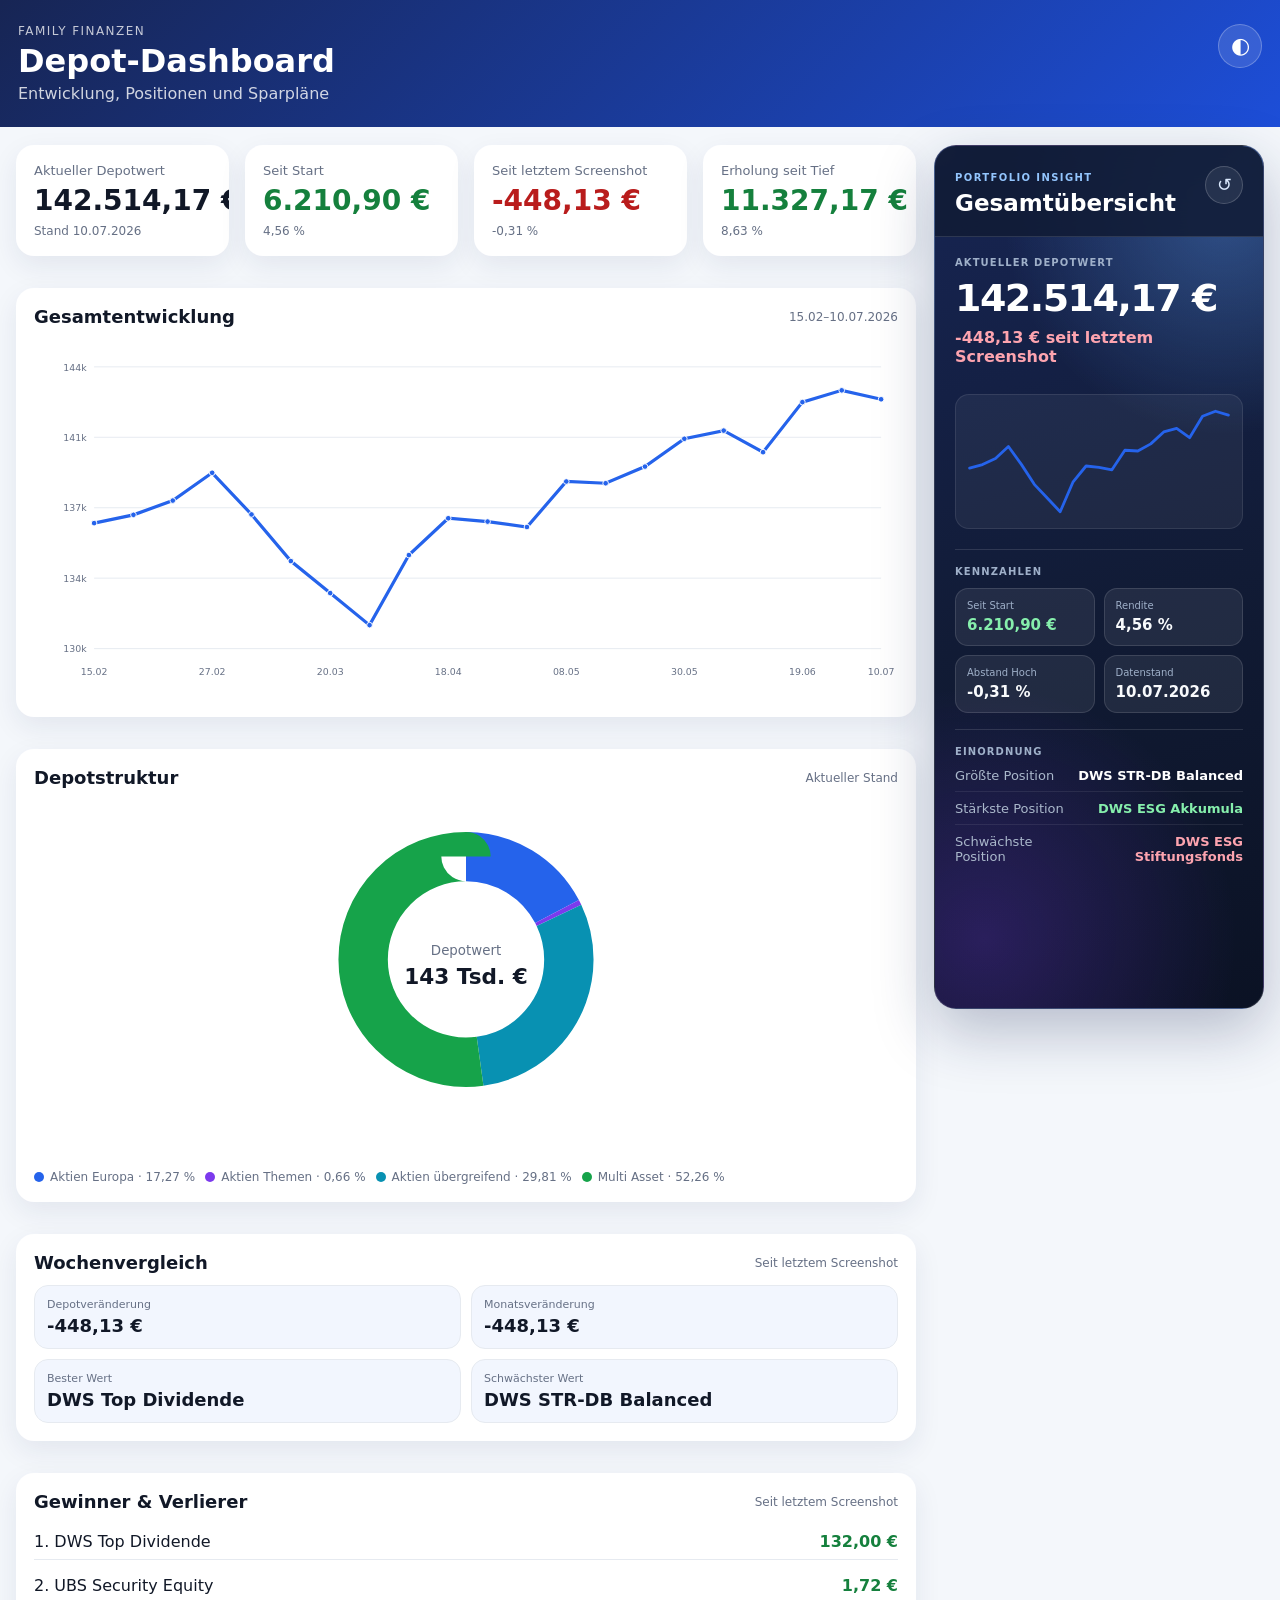
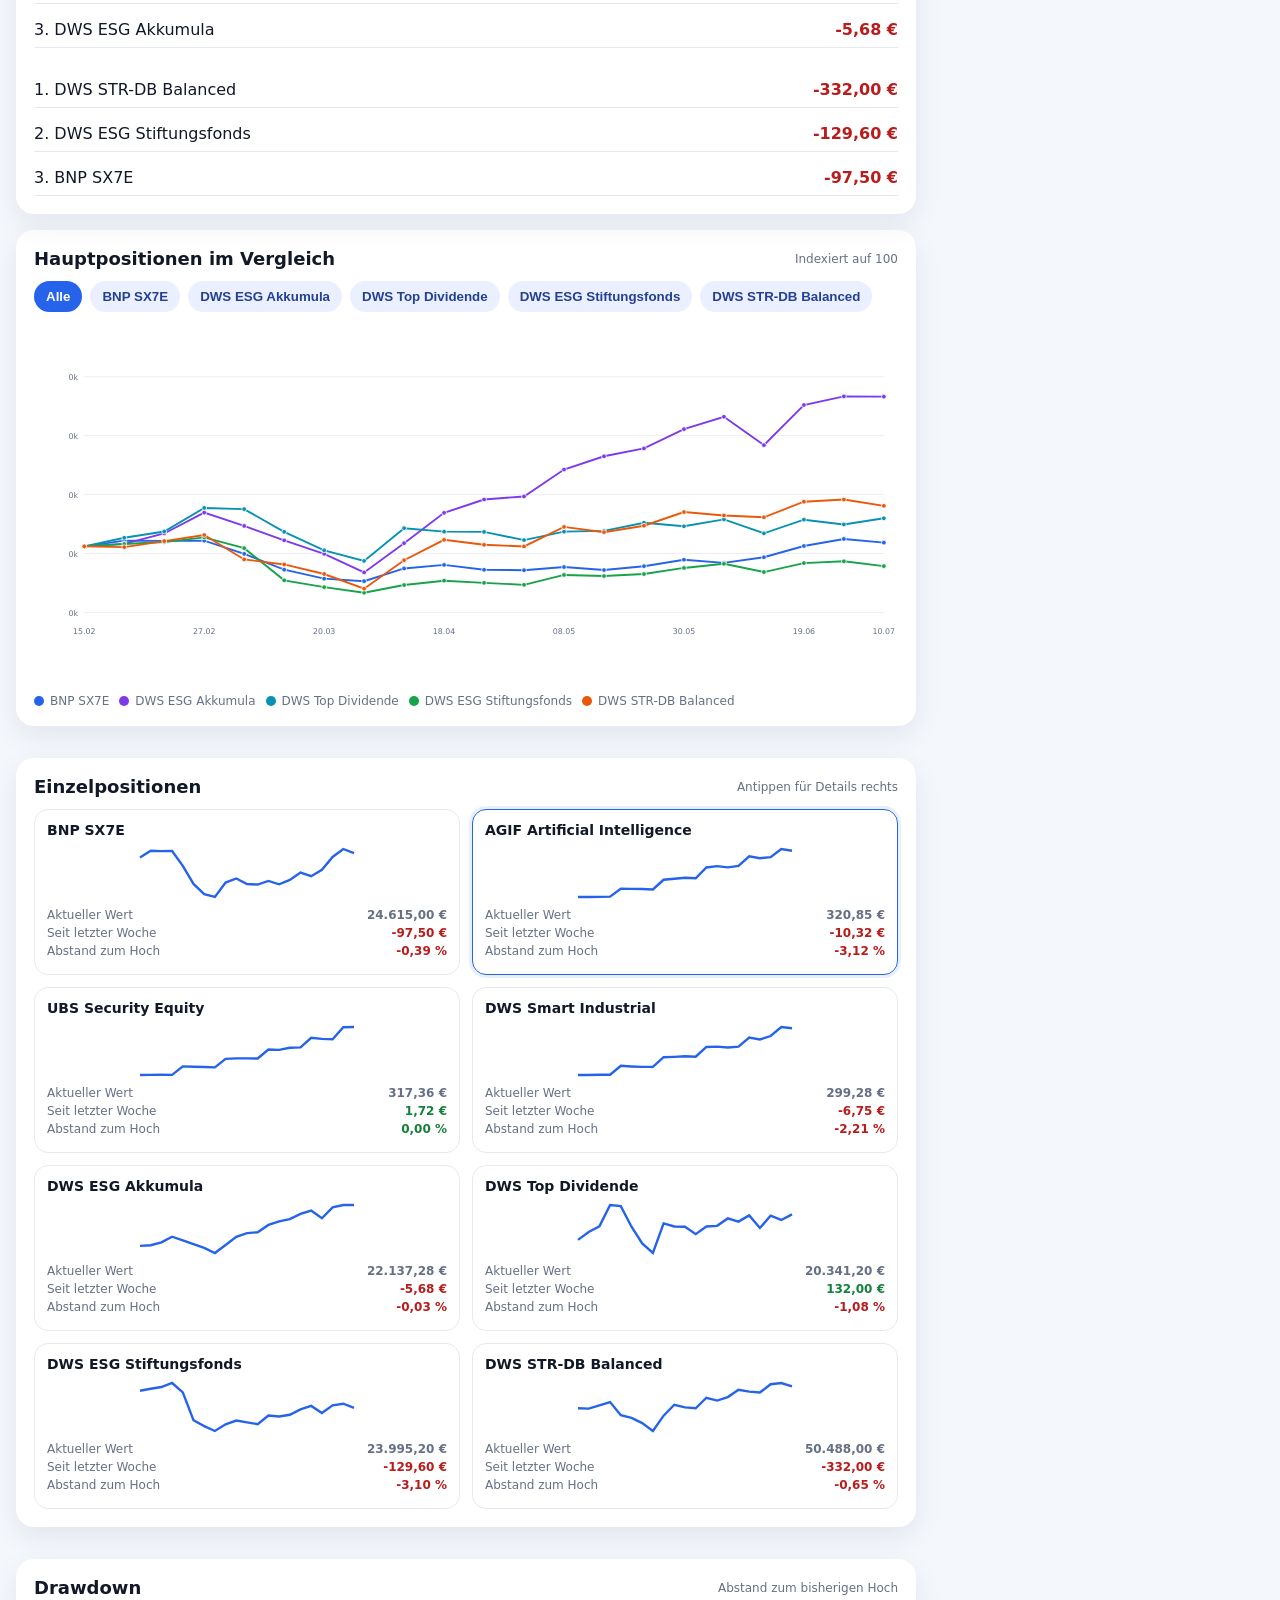
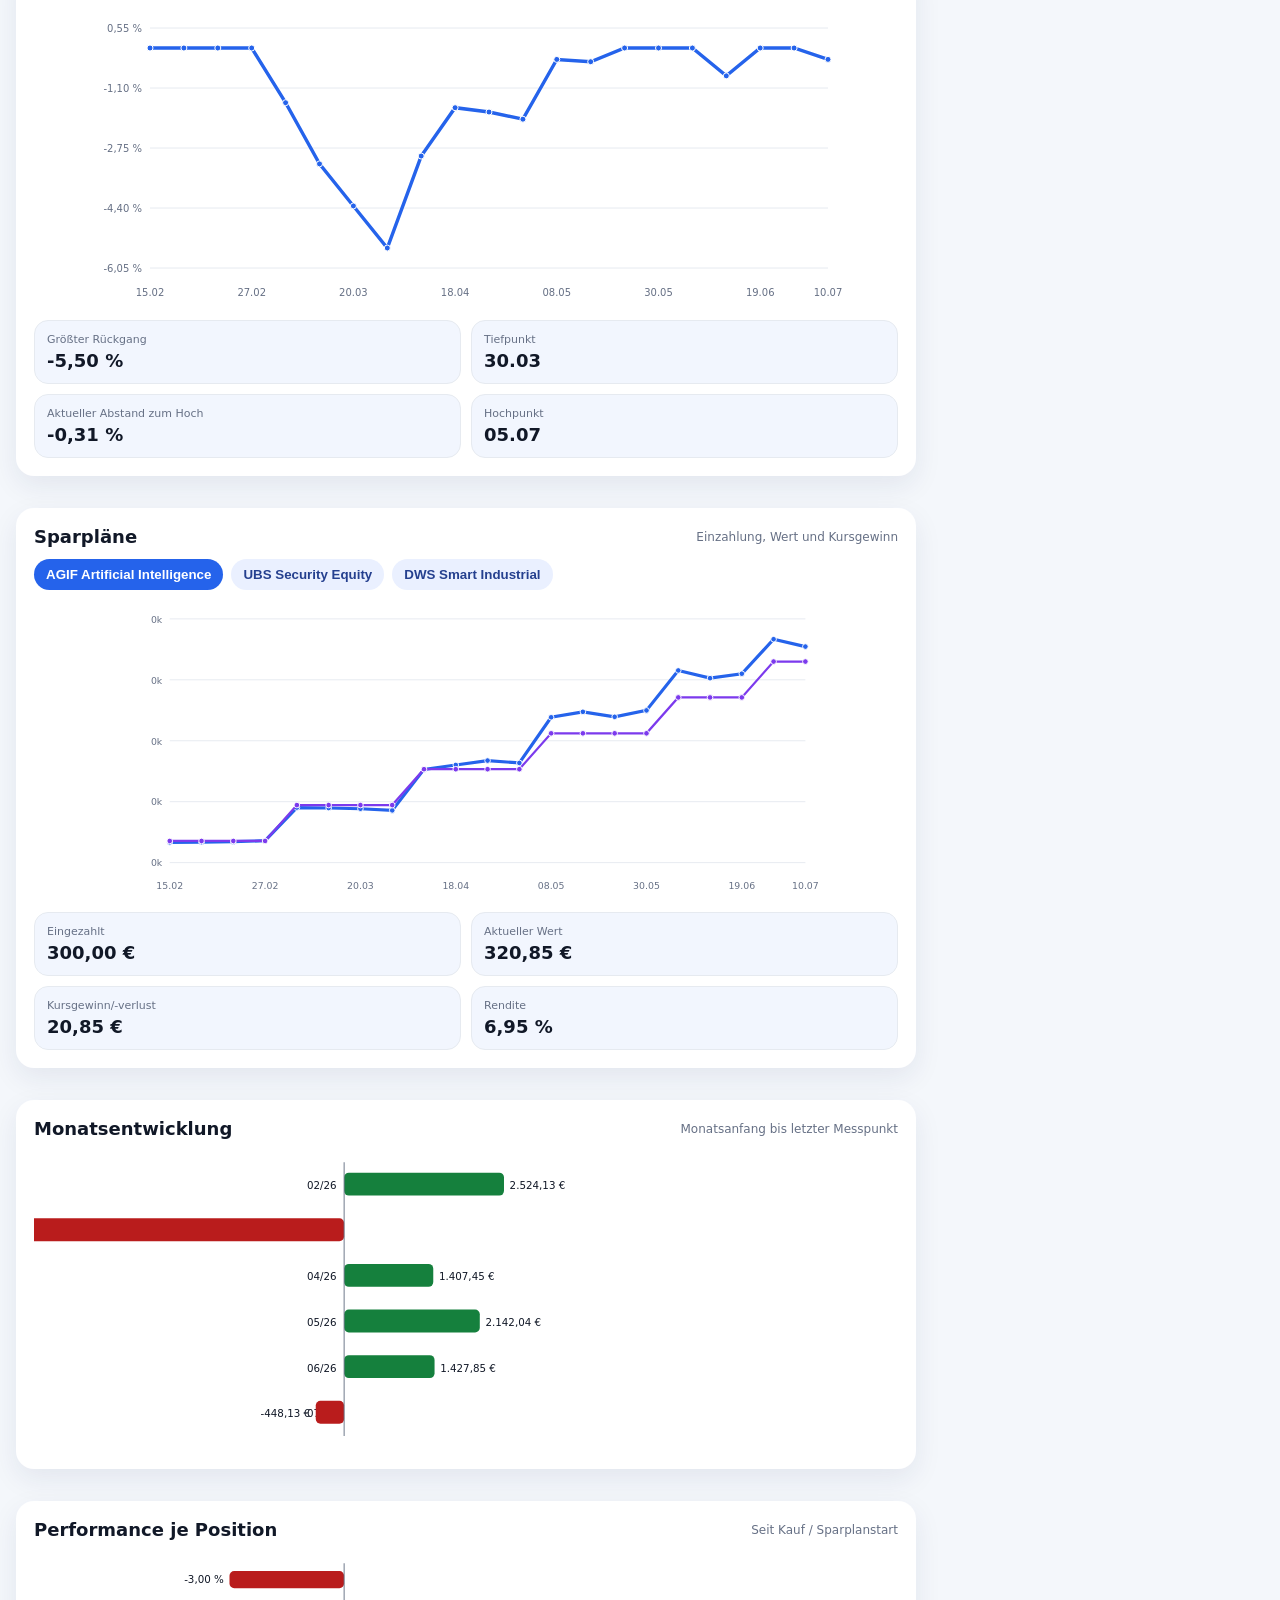
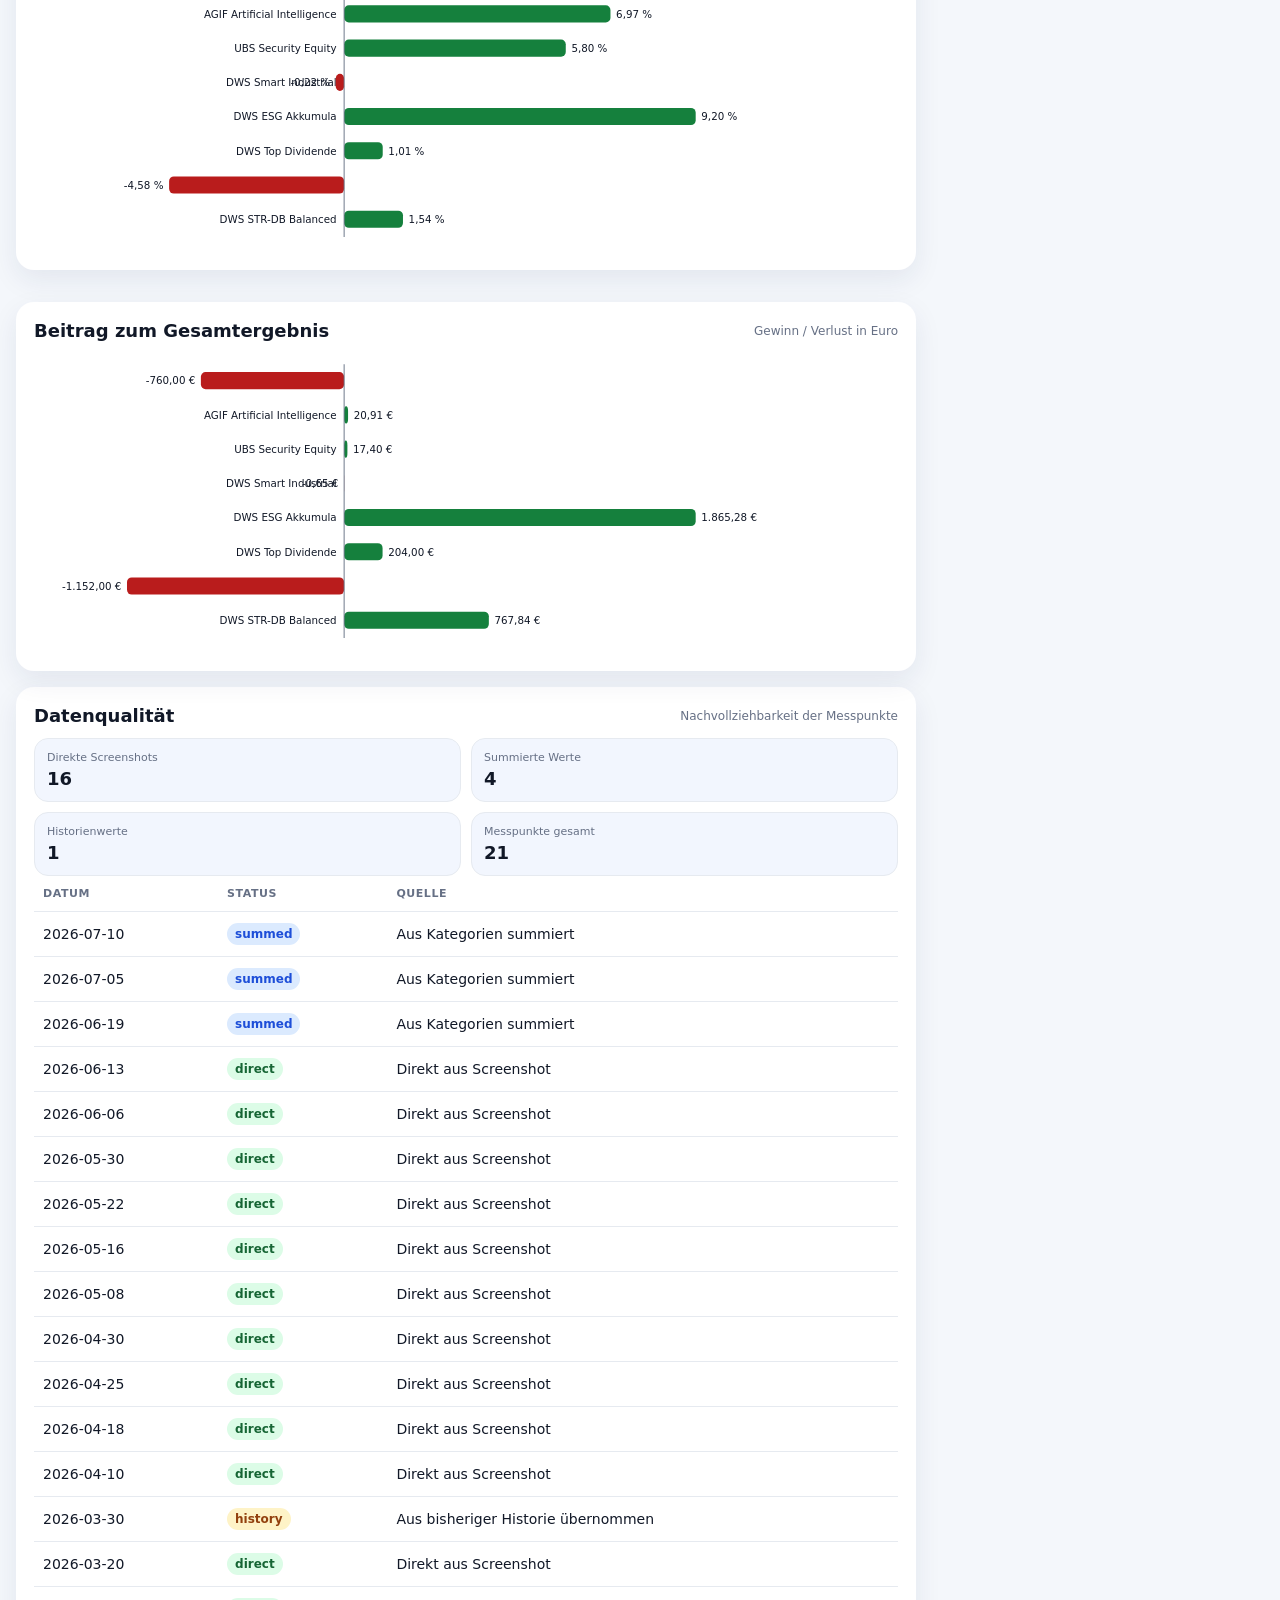
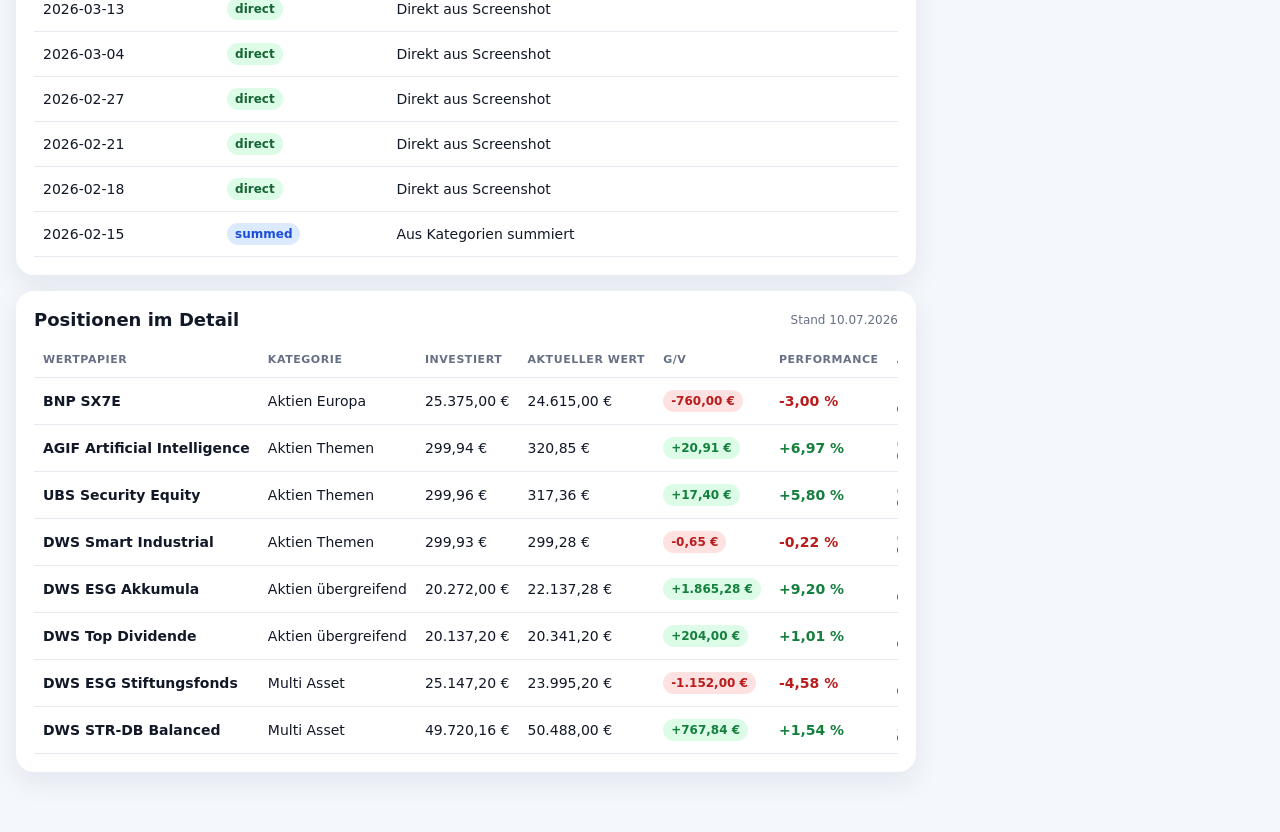
==== commit 73fd489b: "Add files via upload" ====
--- a/index.html
+++ b/index.html
@@ -4,9 +4,9 @@
 <meta charset="utf-8">
 <meta name="viewport" content="width=device-width,initial-scale=1,viewport-fit=cover">
 <meta name="theme-color" content="#172554">
-<title>Depot Dashboard V4.4</title>
+<title>Depot Dashboard V4.5</title>
 <link rel="manifest" href="manifest.webmanifest">
-<link rel="stylesheet" href="style.css?v=4.4">
+<link rel="stylesheet" href="style.css?v=4.5">
 </head>
 <body>
 <header>
@@ -72,7 +72,7 @@
   </aside>
 </main>
 
-<script src="data.js?v=4.4"></script>
-<script src="app.js?v=4.4"></script>
+<script src="data.js?v=4.5"></script>
+<script src="app.js?v=4.5"></script>
 </body>
 </html>
--- a/style.css
+++ b/style.css
@@ -3,8 +3,123 @@
 [data-theme="dark"]{--bg:#0b1020;--card:#121a2f;--ink:#f8fafc;--muted:#a8b1c5;--navy:#0f172a;--line:#26324d;--shadow:0 12px 30px rgba(0,0,0,.28)}
 *{box-sizing:border-box}body{margin:0;font-family:Inter,system-ui,-apple-system,BlinkMacSystemFont,"Segoe UI",sans-serif;background:var(--bg);color:var(--ink)}
 header{background:linear-gradient(135deg,#172554,#1d4ed8);color:#fff;padding:24px max(18px,env(safe-area-inset-left))}.topbar{max-width:1680px;margin:auto;display:flex;justify-content:space-between;align-items:flex-start;gap:18px}.eyebrow{text-transform:uppercase;font-size:12px;letter-spacing:.12em;opacity:.75}h1{font-size:32px;margin:4px 0}header p{margin:0;opacity:.8}.icon-btn{border:1px solid rgba(255,255,255,.25);background:rgba(255,255,255,.12);color:white;border-radius:50%;width:44px;height:44px;font-size:22px}
-.app-layout{max-width:1680px;margin:18px auto;padding:0 16px 42px;display:grid;grid-template-columns:minmax(0,1fr) 340px;gap:18px;align-items:start}.dashboard-main{min-width:0}.grid{display:grid;gap:16px}.kpis{grid-template-columns:repeat(4,1fr)}.split{grid-template-columns:2fr 1fr;margin-top:16px}.card{background:var(--card);border-radius:18px;box-shadow:var(--shadow);padding:18px;margin-top:16px;overflow:hidden}.kpi{margin-top:0}.kpi .label{font-size:13px;color:var(--muted)}.kpi .value{font-size:28px;font-weight:800;margin-top:6px}.kpi .hint{font-size:12px;color:var(--muted);margin-top:7px}.card-head{display:flex;justify-content:space-between;align-items:center;gap:12px;margin-bottom:12px}.card-head h2{font-size:18px;margin:0}.card-head span{font-size:12px;color:var(--muted)}.chart{width:100%;height:300px;display:block}.chart.tall{height:360px}.legend{display:flex;flex-wrap:wrap;gap:10px;margin-top:10px}.legend span{display:inline-flex;align-items:center;gap:6px;color:var(--muted);font-size:12px}.legend i{width:10px;height:10px;border-radius:999px}.tabs{display:flex;gap:8px;flex-wrap:wrap;margin-bottom:12px}.tabs button{border:0;background:#eaf0ff;color:#25408f;padding:8px 12px;border-radius:999px;font-weight:700}.tabs button.active{background:#2563eb;color:#fff}.pos{color:var(--green)}.neg{color:var(--red)}.warn{color:var(--amber)}.mini-grid{display:grid;grid-template-columns:repeat(2,1fr);gap:10px}.mini-card,.fact{background:rgba(37,99,235,.06);border:1px solid var(--line);border-radius:14px;padding:12px}.mini-card .label,.fact .label{font-size:11px;color:var(--muted)}.mini-card .value,.fact .value{font-weight:800;font-size:18px;margin-top:4px}.position-grid{display:grid;grid-template-columns:repeat(2,1fr);gap:12px}.position-card{border:1px solid var(--line);border-radius:14px;padding:12px;cursor:pointer;transition:.18s}.position-card:hover,.position-card.active{border-color:#2563eb;box-shadow:0 0 0 3px rgba(37,99,235,.10)}.position-card h3{font-size:14px;margin:0 0 8px}.position-card .row{display:flex;justify-content:space-between;font-size:12px;color:var(--muted);margin:4px 0}.spark{width:100%;height:54px}.rank-list{display:grid;gap:8px}.rank-item{display:flex;justify-content:space-between;border-bottom:1px solid var(--line);padding:8px 0;cursor:pointer}.fact-grid{display:grid;grid-template-columns:repeat(2,1fr);gap:10px;margin-top:10px}.table-wrap{overflow:auto}table{width:100%;border-collapse:collapse;font-size:14px}th,td{padding:11px 9px;border-bottom:1px solid var(--line);text-align:left;white-space:nowrap}th{font-size:11px;text-transform:uppercase;letter-spacing:.05em;color:var(--muted)}.badge{display:inline-block;padding:4px 8px;border-radius:999px;font-size:12px;font-weight:700}.badge.pos{background:#dcfce7}.badge.neg{background:#fee2e2}.badge.direct{background:#dcfce7;color:#166534}.badge.summed{background:#dbeafe;color:#1d4ed8}.badge.history{background:#fef3c7;color:#92400e}.bar{height:8px;background:#e8edf7;border-radius:99px;overflow:hidden}.bar span{display:block;height:100%;background:#2563eb}.chart-point,.bar-hit,.donut-segment{cursor:pointer}
-.insight-panel{position:relative}.insight-sticky{position:sticky;top:18px;background:var(--card);border-radius:18px;box-shadow:var(--shadow);border:1px solid var(--line);min-height:520px;overflow:hidden}.insight-head{padding:18px;display:flex;justify-content:space-between;align-items:flex-start;border-bottom:1px solid var(--line);background:linear-gradient(135deg,rgba(37,99,235,.10),rgba(124,58,237,.08))}.insight-type{font-size:10px;text-transform:uppercase;letter-spacing:.12em;font-weight:800;color:#2563eb}.insight-head h2{font-size:22px;margin:4px 0 0}.reset-btn{border:1px solid var(--line);background:var(--card);color:var(--muted);width:36px;height:36px;border-radius:50%;font-size:18px}.insight-body{padding:18px;animation:fadeIn .2s ease}.insight-value{font-size:34px;font-weight:850;letter-spacing:-.03em;margin:8px 0}.insight-change{font-weight:800;margin-bottom:16px}.insight-section{padding:14px 0;border-top:1px solid var(--line)}.insight-section:first-child{border-top:0;padding-top:0}.insight-label{font-size:10px;text-transform:uppercase;letter-spacing:.1em;color:var(--muted);font-weight:800}.insight-grid{display:grid;grid-template-columns:1fr 1fr;gap:8px;margin-top:10px}.insight-stat{background:rgba(37,99,235,.05);border:1px solid var(--line);border-radius:12px;padding:10px}.insight-stat span{display:block;font-size:10px;color:var(--muted)}.insight-stat strong{display:block;margin-top:4px;font-size:15px}.insight-chart{width:100%;height:120px;margin-top:10px}.insight-list{display:grid;gap:8px;margin-top:10px}.insight-list-row{display:flex;justify-content:space-between;gap:12px;font-size:13px}.insight-note{font-size:13px;line-height:1.45;color:var(--muted);background:rgba(180,83,9,.08);border:1px solid rgba(180,83,9,.18);padding:11px;border-radius:12px;margin-top:10px}@keyframes fadeIn{from{opacity:.35;transform:translateY(4px)}to{opacity:1;transform:none}}
-@media(max-width:1280px){.app-layout{grid-template-columns:minmax(0,1fr) 300px}.split{grid-template-columns:1fr}.position-grid{grid-template-columns:repeat(2,1fr)}}
-@media(max-width:980px){.app-layout{display:block}.kpis{grid-template-columns:repeat(2,1fr)}.insight-panel{position:fixed;z-index:100;left:12px;right:12px;bottom:12px;pointer-events:none}.insight-sticky{position:relative;top:auto;min-height:0;max-height:70vh;overflow:auto;border-radius:22px;transform:translateY(calc(100% - 66px));transition:.25s ease;pointer-events:auto}.insight-panel.open .insight-sticky{transform:translateY(0)}.insight-head{cursor:pointer}.insight-body{display:block}.position-grid{grid-template-columns:1fr}}
+.app-layout{max-width:1680px;margin:18px auto;padding:0 16px 42px;display:grid;grid-template-columns:minmax(0,1fr) 380px;gap:18px;align-items:start}.dashboard-main{min-width:0}.grid{display:grid;gap:16px}.kpis{grid-template-columns:repeat(4,1fr)}.split{grid-template-columns:2fr 1fr;margin-top:16px}.card{background:var(--card);border-radius:18px;box-shadow:var(--shadow);padding:18px;margin-top:16px;overflow:hidden}.kpi{margin-top:0}.kpi .label{font-size:13px;color:var(--muted)}.kpi .value{font-size:28px;font-weight:800;margin-top:6px}.kpi .hint{font-size:12px;color:var(--muted);margin-top:7px}.card-head{display:flex;justify-content:space-between;align-items:center;gap:12px;margin-bottom:12px}.card-head h2{font-size:18px;margin:0}.card-head span{font-size:12px;color:var(--muted)}.chart{width:100%;height:300px;display:block}.chart.tall{height:360px}.legend{display:flex;flex-wrap:wrap;gap:10px;margin-top:10px}.legend span{display:inline-flex;align-items:center;gap:6px;color:var(--muted);font-size:12px}.legend i{width:10px;height:10px;border-radius:999px}.tabs{display:flex;gap:8px;flex-wrap:wrap;margin-bottom:12px}.tabs button{border:0;background:#eaf0ff;color:#25408f;padding:8px 12px;border-radius:999px;font-weight:700}.tabs button.active{background:#2563eb;color:#fff}.pos{color:var(--green)}.neg{color:var(--red)}.warn{color:var(--amber)}.mini-grid{display:grid;grid-template-columns:repeat(2,1fr);gap:10px}.mini-card,.fact{background:rgba(37,99,235,.06);border:1px solid var(--line);border-radius:14px;padding:12px}.mini-card .label,.fact .label{font-size:11px;color:var(--muted)}.mini-card .value,.fact .value{font-weight:800;font-size:18px;margin-top:4px}.position-grid{display:grid;grid-template-columns:repeat(2,1fr);gap:12px}.position-card{border:1px solid var(--line);border-radius:14px;padding:12px;cursor:pointer;transition:.18s}.position-card:hover,.position-card.active{border-color:#2563eb;box-shadow:0 0 0 3px rgba(37,99,235,.10)}.position-card h3{font-size:14px;margin:0 0 8px}.position-card .row{display:flex;justify-content:space-between;font-size:12px;color:var(--muted);margin:4px 0}.spark{width:100%;height:54px}.rank-list{display:grid;gap:8px}.rank-item{display:flex;justify-content:space-between;border-bottom:1px solid var(--line);padding:8px 0;cursor:pointer}.fact-grid{display:grid;grid-template-columns:repeat(2,1fr);gap:10px;margin-top:10px}.table-wrap{overflow:auto}table{width:100%;border-collapse:collapse;font-size:14px}th,td{padding:11px 9px;border-bottom:1px solid var(--line);text-align:left;white-space:nowrap}th{font-size:11px;text-transform:uppercase;letter-spacing:.05em;color:var(--muted)}.badge{display:inline-block;padding:4px 8px;border-radius:999px;font-size:12px;font-weight:700}.badge.pos{background:#dcfce7}.badge.neg{background:#fee2e2}.badge.direct{background:#dcfce7;color:#166534}.badge.summed{background:#dbeafe;color:#1d4ed8}.badge.history{background:#fef3c7;color:#92400e}.bar{height:8px;background:#e8edf7;border-radius:99px;overflow:hidden}.bar span{display:block;height:100%;background:#2563eb}.chart-point,.bar-hit,.donut-segment{cursor:pointer}
+
+.insight-panel{
+  position:sticky;
+  top:18px;
+  align-self:start;
+  height:calc(100vh - 36px);
+  min-height:620px;
+}
+.insight-sticky{
+  position:relative;
+  height:100%;
+  min-height:620px;
+  overflow:auto;
+  border-radius:22px;
+  color:#f8fafc;
+  background:
+    radial-gradient(circle at 88% 8%,rgba(96,165,250,.34),transparent 26%),
+    radial-gradient(circle at 15% 92%,rgba(124,58,237,.26),transparent 30%),
+    linear-gradient(165deg,#172554 0%,#111b35 54%,#0b1224 100%);
+  border:1px solid rgba(255,255,255,.14);
+  box-shadow:0 22px 60px rgba(23,37,84,.28);
+  scrollbar-width:thin;
+  scrollbar-color:rgba(255,255,255,.24) transparent;
+}
+.insight-sticky::-webkit-scrollbar{width:7px}
+.insight-sticky::-webkit-scrollbar-thumb{background:rgba(255,255,255,.22);border-radius:99px}
+.insight-head{
+  position:sticky;
+  top:0;
+  z-index:4;
+  padding:20px;
+  display:flex;
+  justify-content:space-between;
+  align-items:flex-start;
+  border-bottom:1px solid rgba(255,255,255,.12);
+  background:rgba(17,27,53,.86);
+  backdrop-filter:blur(18px);
+}
+.insight-type{
+  font-size:10px;
+  text-transform:uppercase;
+  letter-spacing:.14em;
+  font-weight:850;
+  color:#93c5fd;
+}
+.insight-head h2{font-size:23px;margin:5px 0 0;color:#fff}
+.reset-btn{
+  border:1px solid rgba(255,255,255,.18);
+  background:rgba(255,255,255,.08);
+  color:#dbeafe;
+  width:38px;height:38px;border-radius:50%;font-size:18px;
+}
+.reset-btn:hover{background:rgba(255,255,255,.14)}
+.insight-body{padding:20px;animation:fadeIn .2s ease}
+.insight-value{font-size:38px;font-weight:850;letter-spacing:-.04em;margin:8px 0;color:#fff}
+.insight-change{font-weight:800;margin-bottom:16px}
+.insight-panel .pos{color:#86efac}
+.insight-panel .neg{color:#fda4af}
+.insight-panel .warn{color:#fcd34d}
+.insight-section{padding:16px 0;border-top:1px solid rgba(255,255,255,.12)}
+.insight-section:first-child{border-top:0;padding-top:0}
+.insight-label{
+  font-size:10px;text-transform:uppercase;letter-spacing:.11em;
+  color:#9fb0c9;font-weight:800
+}
+.insight-grid{display:grid;grid-template-columns:1fr 1fr;gap:9px;margin-top:11px}
+.insight-stat{
+  background:rgba(255,255,255,.075);
+  border:1px solid rgba(255,255,255,.12);
+  border-radius:13px;padding:11px;
+}
+.insight-stat span{display:block;font-size:10px;color:#9fb0c9}
+.insight-stat strong{display:block;margin-top:5px;font-size:15px;color:#f8fafc}
+.insight-chart{
+  width:100%;height:135px;margin-top:12px;
+  padding:8px;border-radius:14px;
+  background:rgba(255,255,255,.055);
+  border:1px solid rgba(255,255,255,.09)
+}
+.insight-list{display:grid;gap:9px;margin-top:11px}
+.insight-list-row{
+  display:flex;justify-content:space-between;gap:12px;font-size:13px;
+  padding-bottom:8px;border-bottom:1px solid rgba(255,255,255,.08)
+}
+.insight-list-row:last-child{border-bottom:0}
+.insight-list-row span{color:#aab8cb}
+.insight-list-row strong{color:#fff;text-align:right}
+.insight-note{
+  font-size:13px;line-height:1.5;color:#fef3c7;
+  background:rgba(245,158,11,.13);
+  border:1px solid rgba(245,158,11,.24);
+  padding:12px;border-radius:12px;margin-top:11px
+}
+@keyframes fadeIn{from{opacity:.35;transform:translateY(4px)}to{opacity:1;transform:none}}
+@media(max-width:1280px){.app-layout{grid-template-columns:minmax(0,1fr) 330px}.split{grid-template-columns:1fr}.position-grid{grid-template-columns:repeat(2,1fr)}}
+@media(max-width:980px){
+  .app-layout{display:block}
+  .kpis{grid-template-columns:repeat(2,1fr)}
+  .insight-panel{
+    position:fixed;
+    z-index:100;
+    left:12px;right:12px;top:auto;bottom:12px;
+    height:auto;min-height:0;
+    pointer-events:none
+  }
+  .insight-sticky{
+    position:relative;
+    height:auto;min-height:0;max-height:72vh;
+    overflow:auto;border-radius:22px;
+    transform:translateY(calc(100% - 68px));
+    transition:.25s ease;
+    pointer-events:auto
+  }
+  .insight-panel.open .insight-sticky{transform:translateY(0)}
+  .insight-head{cursor:pointer}
+  .insight-body{display:block}
+  .position-grid{grid-template-columns:1fr}
+}
 @media(max-width:560px){.kpis{grid-template-columns:1fr}.card{padding:14px}.chart.tall{height:310px}h1{font-size:26px}.card-head{align-items:flex-start;flex-direction:column}.mini-grid,.fact-grid,.insight-grid{grid-template-columns:1fr}.insight-sticky{transform:translateY(calc(100% - 62px))}}
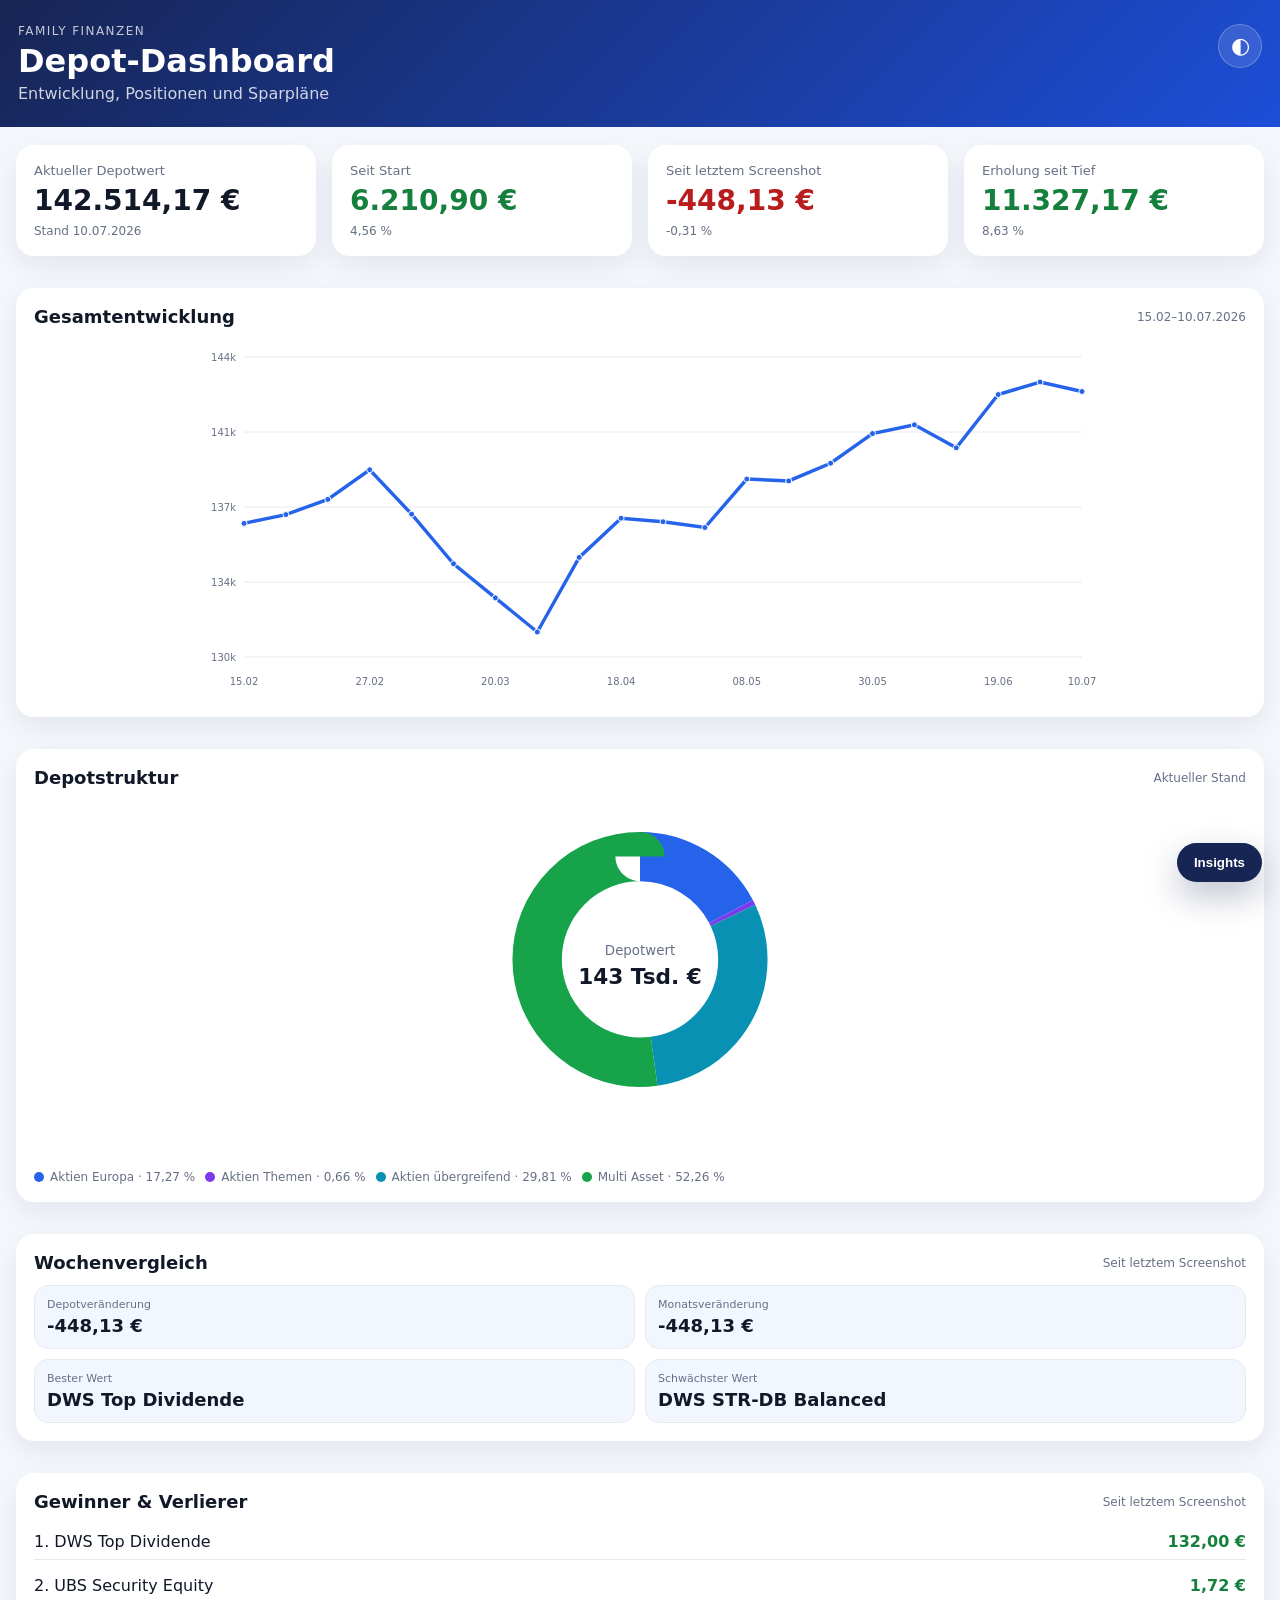
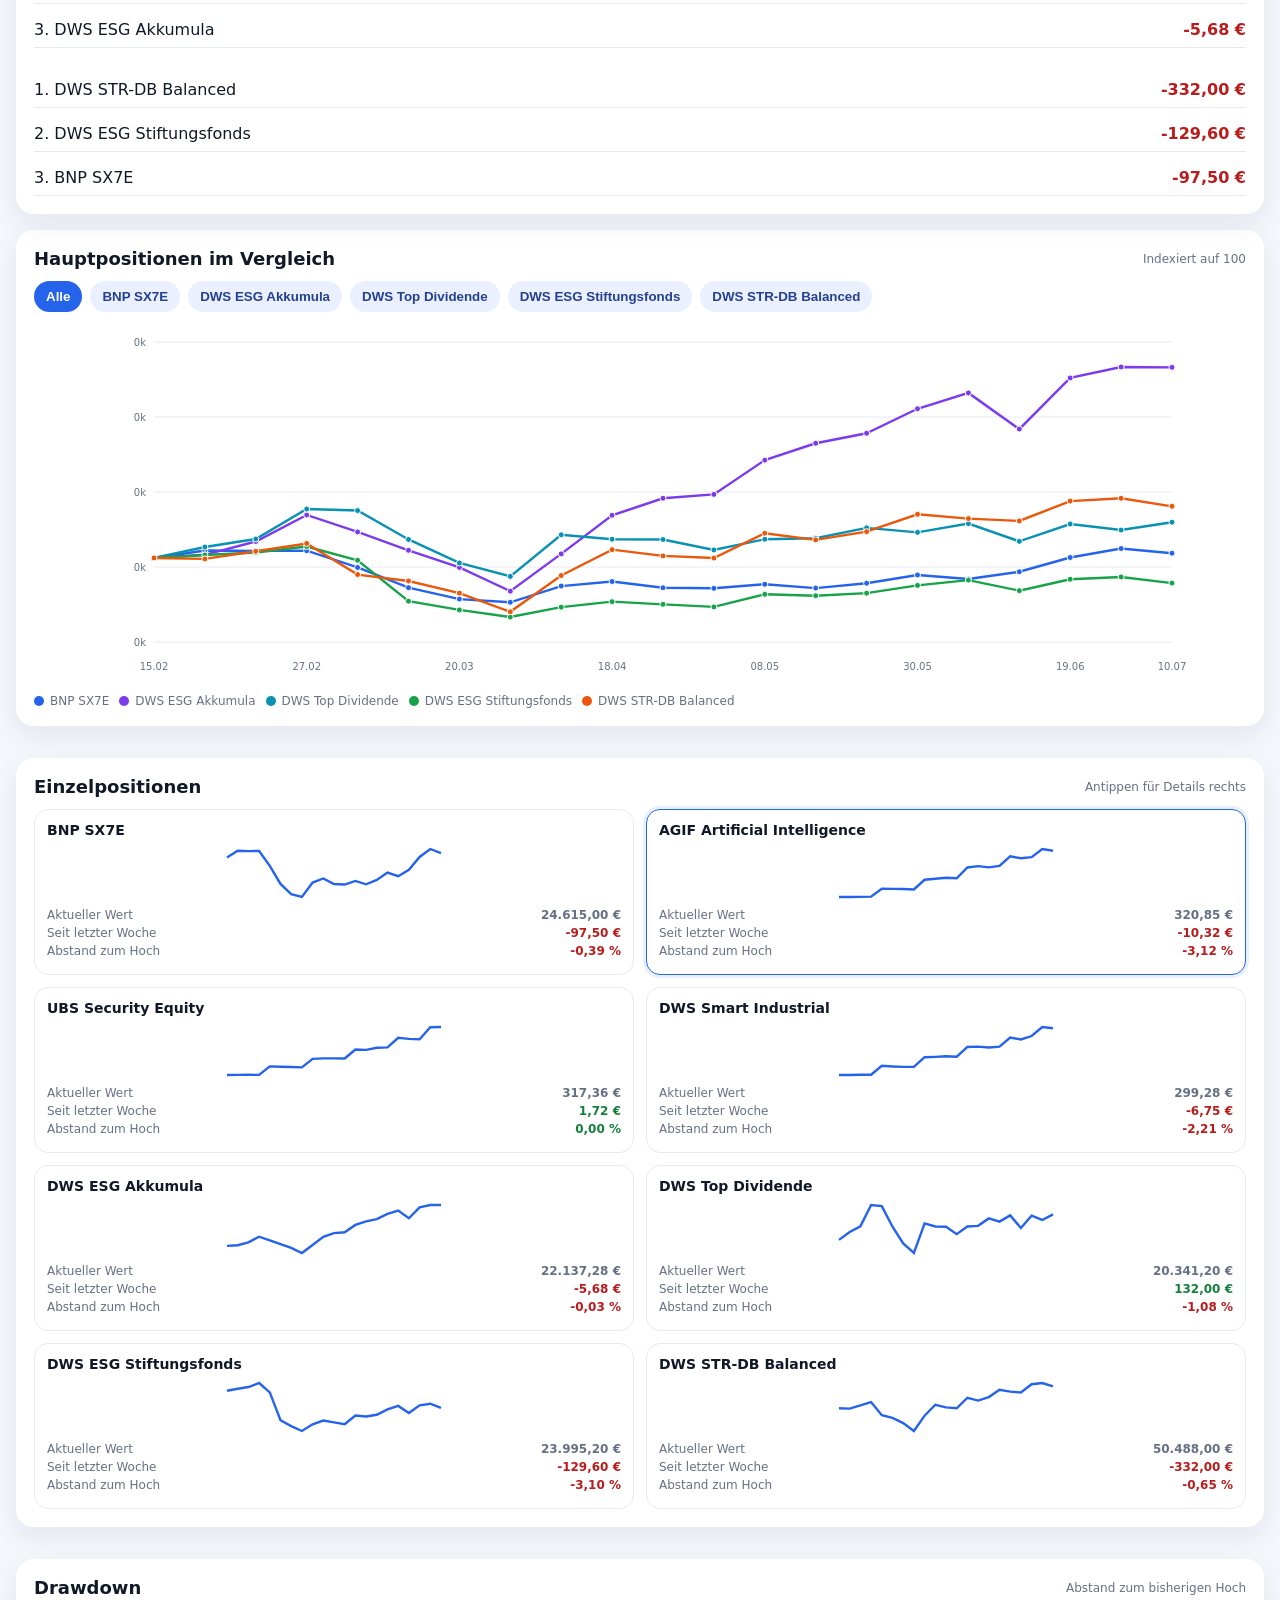
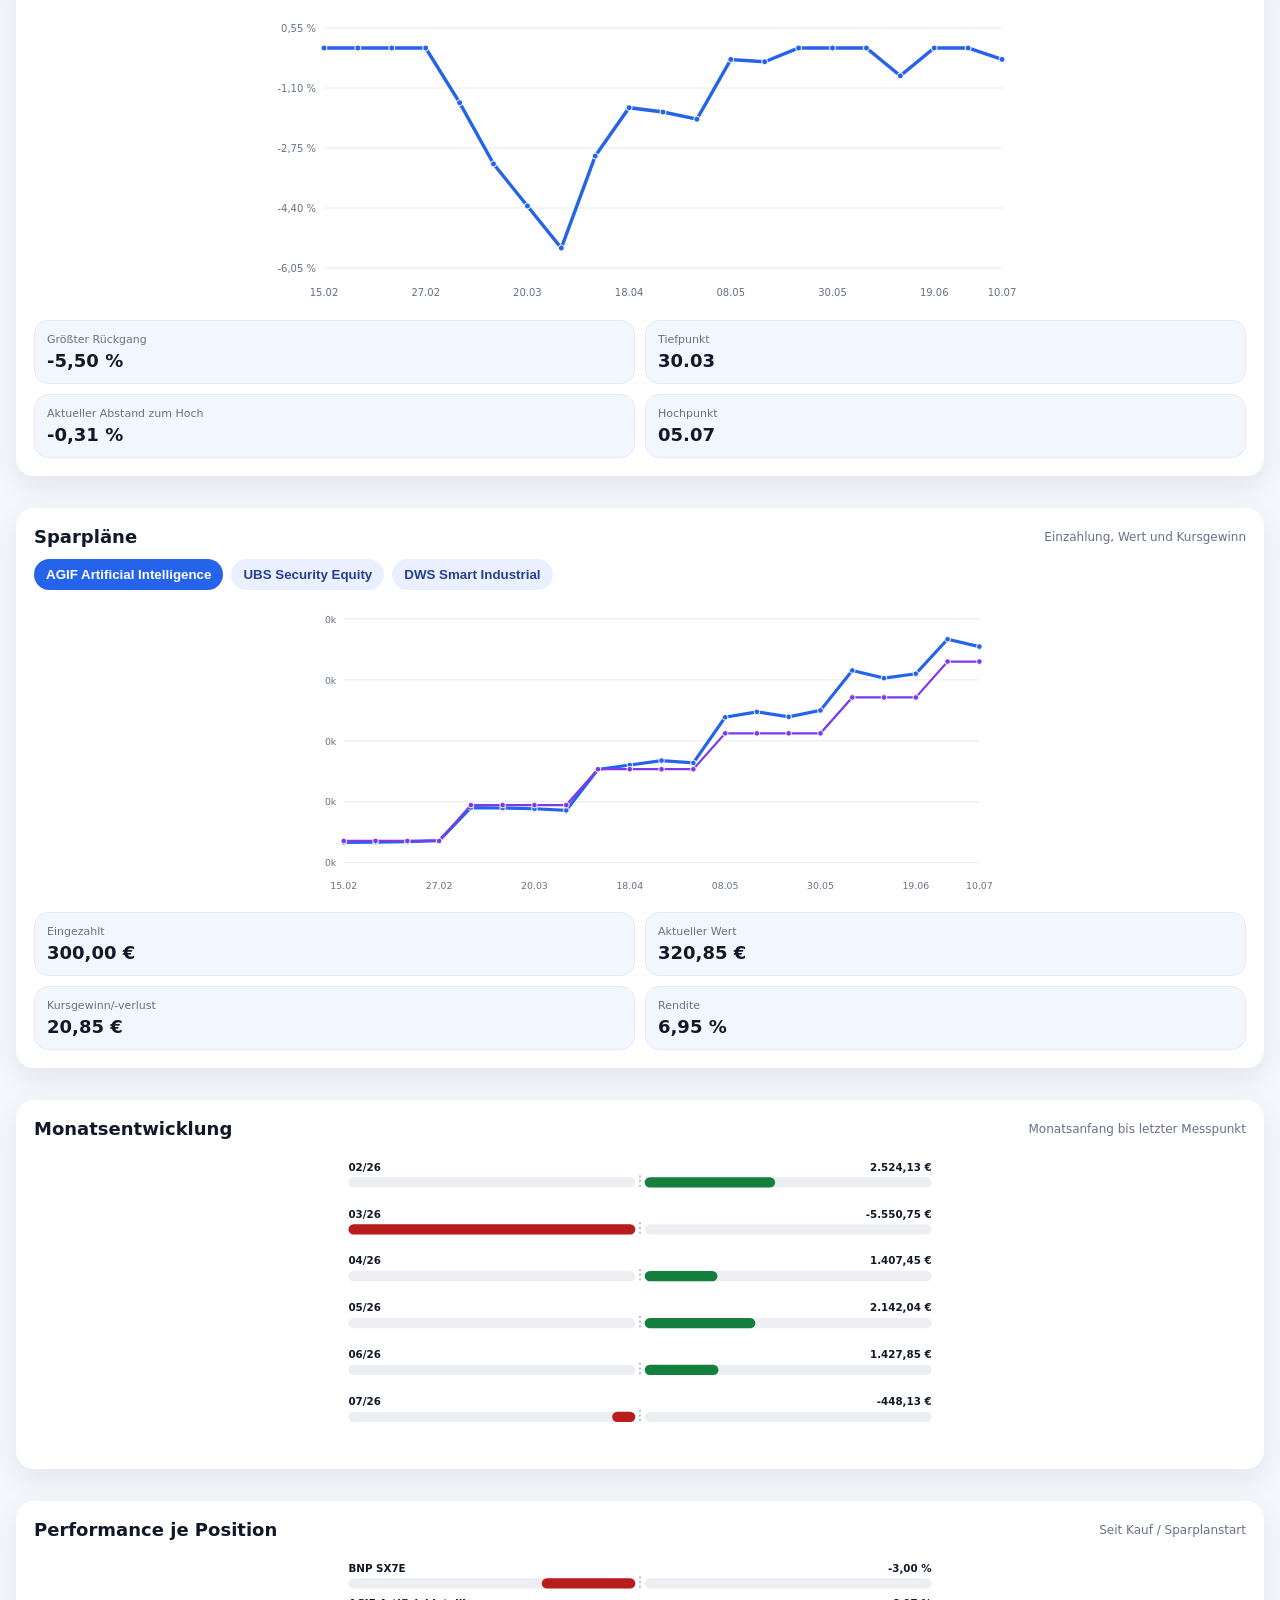
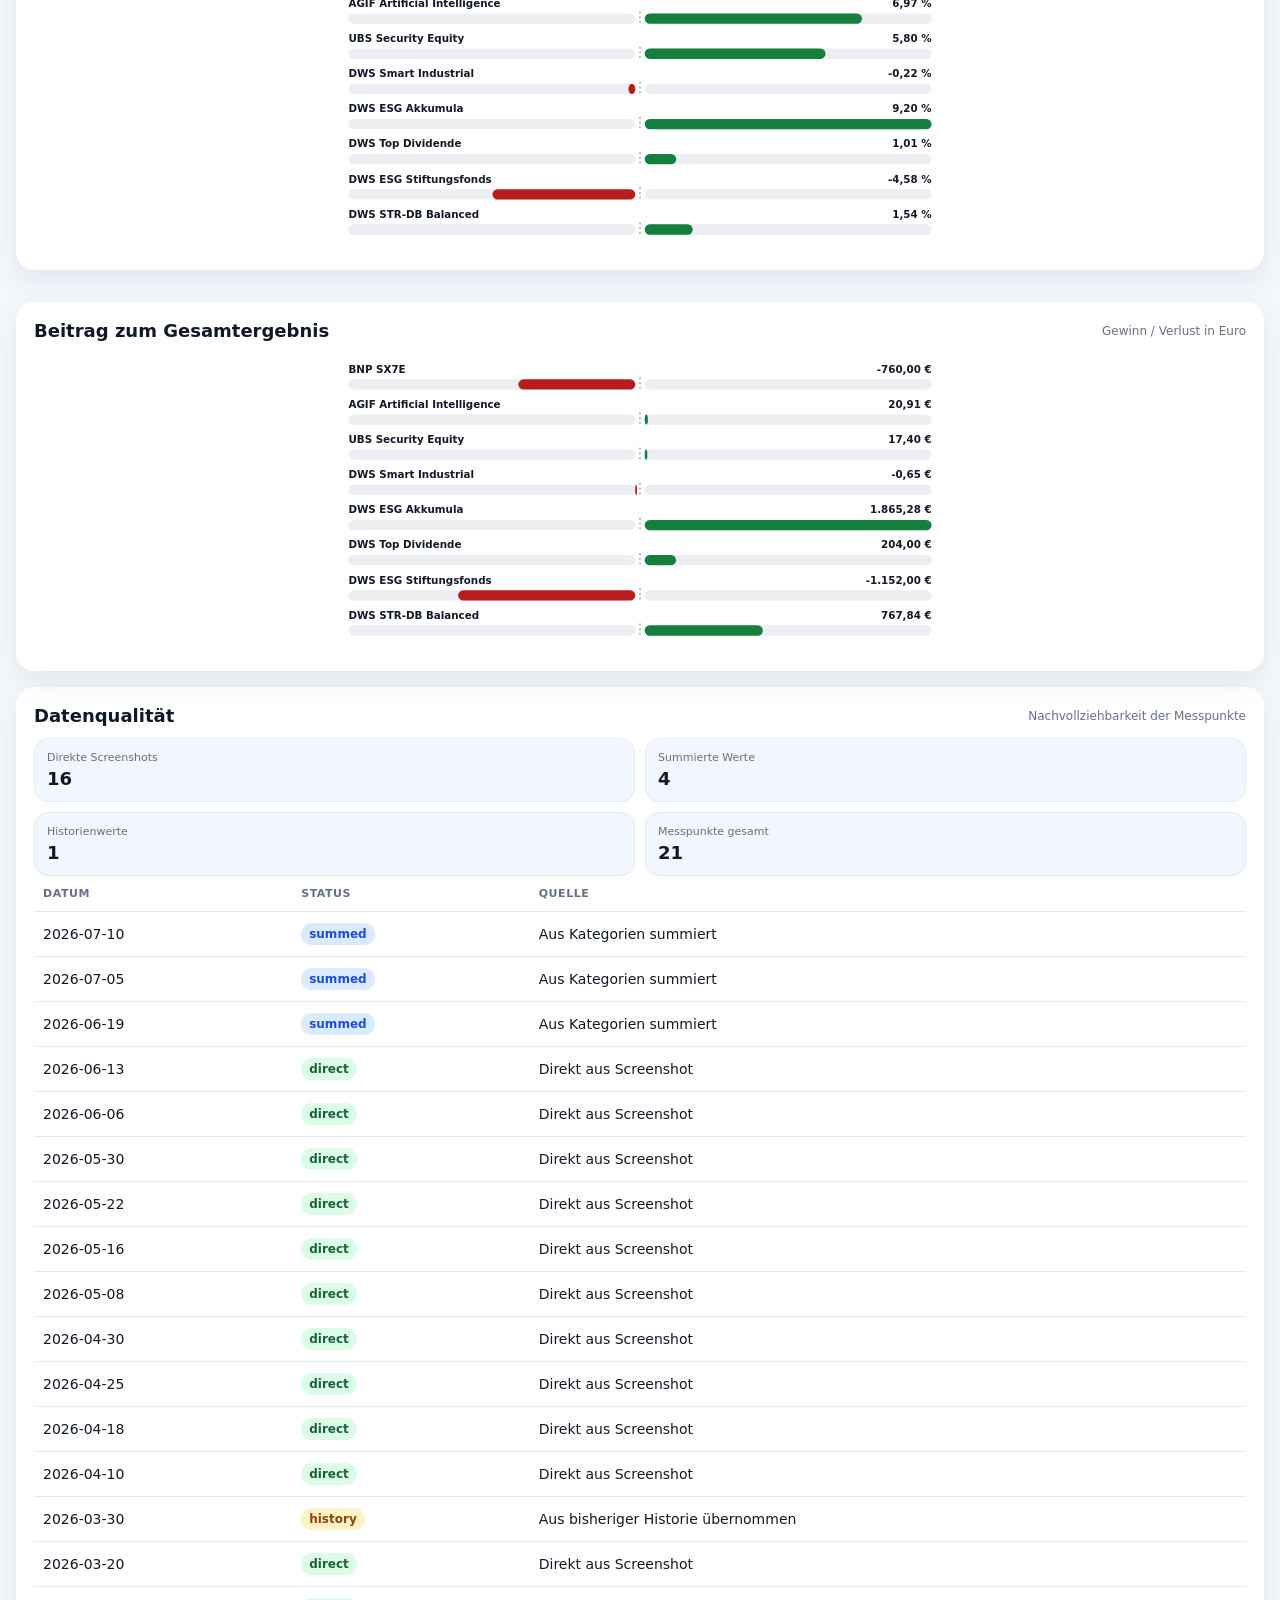
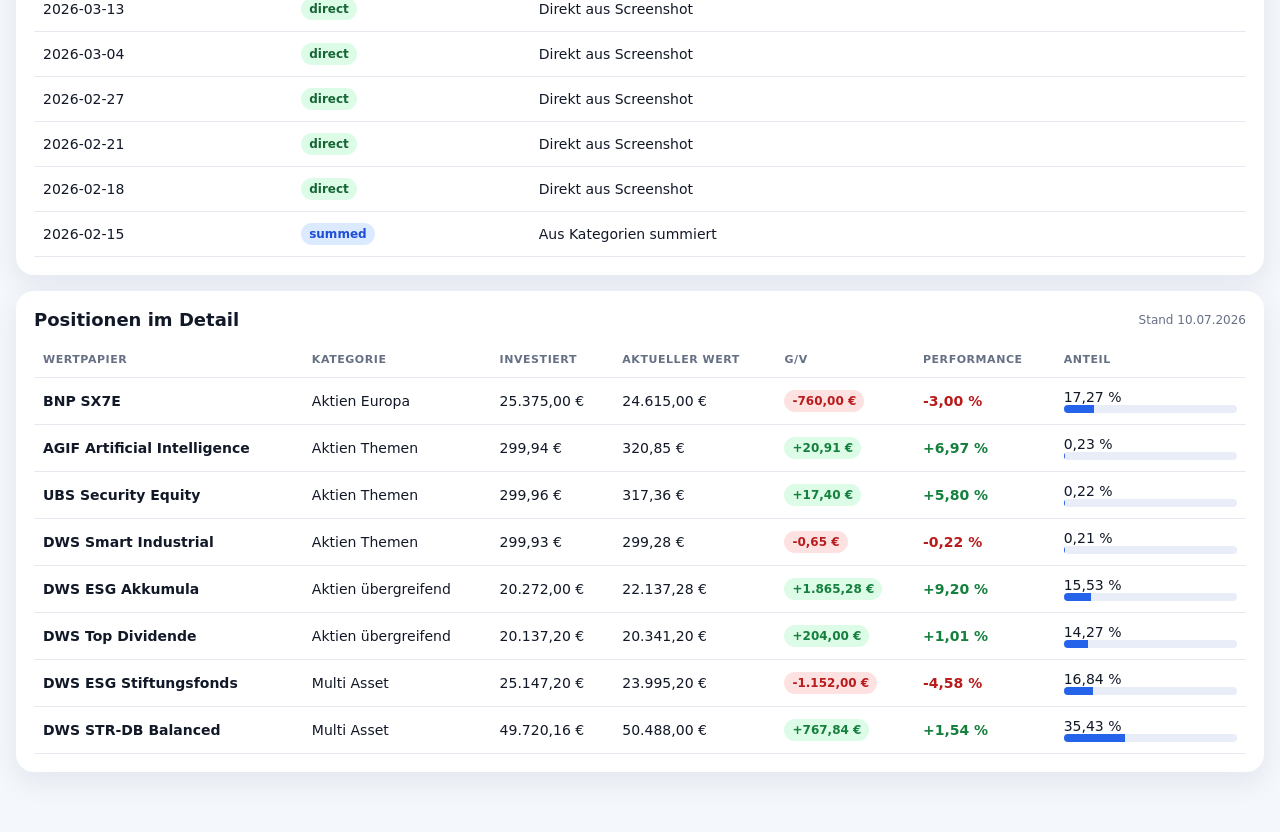
==== commit 69af0487: "Add files via upload" ====
--- a/index.html
+++ b/index.html
@@ -4,9 +4,9 @@
 <meta charset="utf-8">
 <meta name="viewport" content="width=device-width,initial-scale=1,viewport-fit=cover">
 <meta name="theme-color" content="#172554">
-<title>Depot Dashboard V4.5</title>
+<title>Depot Dashboard V4.6</title>
 <link rel="manifest" href="manifest.webmanifest">
-<link rel="stylesheet" href="style.css?v=4.5">
+<link rel="stylesheet" href="style.css?v=4.6">
 </head>
 <body>
 <header>
@@ -66,13 +66,14 @@
 
   <aside id="insightPanel" class="insight-panel">
     <div class="insight-sticky">
-      <div class="insight-head"><div><span id="insightType" class="insight-type">Portfolio Insight</span><h2 id="insightTitle">Gesamtübersicht</h2></div><button id="insightReset" class="reset-btn" title="Zur Gesamtübersicht">↺</button></div>
+      <div class="insight-head"><div><span id="insightType" class="insight-type">Portfolio Insight</span><h2 id="insightTitle">Gesamtübersicht</h2></div><div class="insight-actions"><button id="insightReset" class="reset-btn" title="Zur Gesamtübersicht">↺</button><button id="insightClose" class="close-btn" title="Insight-Leiste schließen">×</button></div></div>
       <div id="insightBody" class="insight-body"></div>
     </div>
   </aside>
 </main>
+<button id="insightLauncher" class="insight-launcher" aria-label="Insight-Leiste öffnen">Insights</button>
 
-<script src="data.js?v=4.5"></script>
-<script src="app.js?v=4.5"></script>
+<script src="data.js?v=4.6"></script>
+<script src="app.js?v=4.6"></script>
 </body>
 </html>
--- a/style.css
+++ b/style.css
@@ -3,7 +3,7 @@
 [data-theme="dark"]{--bg:#0b1020;--card:#121a2f;--ink:#f8fafc;--muted:#a8b1c5;--navy:#0f172a;--line:#26324d;--shadow:0 12px 30px rgba(0,0,0,.28)}
 *{box-sizing:border-box}body{margin:0;font-family:Inter,system-ui,-apple-system,BlinkMacSystemFont,"Segoe UI",sans-serif;background:var(--bg);color:var(--ink)}
 header{background:linear-gradient(135deg,#172554,#1d4ed8);color:#fff;padding:24px max(18px,env(safe-area-inset-left))}.topbar{max-width:1680px;margin:auto;display:flex;justify-content:space-between;align-items:flex-start;gap:18px}.eyebrow{text-transform:uppercase;font-size:12px;letter-spacing:.12em;opacity:.75}h1{font-size:32px;margin:4px 0}header p{margin:0;opacity:.8}.icon-btn{border:1px solid rgba(255,255,255,.25);background:rgba(255,255,255,.12);color:white;border-radius:50%;width:44px;height:44px;font-size:22px}
-.app-layout{max-width:1680px;margin:18px auto;padding:0 16px 42px;display:grid;grid-template-columns:minmax(0,1fr) 380px;gap:18px;align-items:start}.dashboard-main{min-width:0}.grid{display:grid;gap:16px}.kpis{grid-template-columns:repeat(4,1fr)}.split{grid-template-columns:2fr 1fr;margin-top:16px}.card{background:var(--card);border-radius:18px;box-shadow:var(--shadow);padding:18px;margin-top:16px;overflow:hidden}.kpi{margin-top:0}.kpi .label{font-size:13px;color:var(--muted)}.kpi .value{font-size:28px;font-weight:800;margin-top:6px}.kpi .hint{font-size:12px;color:var(--muted);margin-top:7px}.card-head{display:flex;justify-content:space-between;align-items:center;gap:12px;margin-bottom:12px}.card-head h2{font-size:18px;margin:0}.card-head span{font-size:12px;color:var(--muted)}.chart{width:100%;height:300px;display:block}.chart.tall{height:360px}.legend{display:flex;flex-wrap:wrap;gap:10px;margin-top:10px}.legend span{display:inline-flex;align-items:center;gap:6px;color:var(--muted);font-size:12px}.legend i{width:10px;height:10px;border-radius:999px}.tabs{display:flex;gap:8px;flex-wrap:wrap;margin-bottom:12px}.tabs button{border:0;background:#eaf0ff;color:#25408f;padding:8px 12px;border-radius:999px;font-weight:700}.tabs button.active{background:#2563eb;color:#fff}.pos{color:var(--green)}.neg{color:var(--red)}.warn{color:var(--amber)}.mini-grid{display:grid;grid-template-columns:repeat(2,1fr);gap:10px}.mini-card,.fact{background:rgba(37,99,235,.06);border:1px solid var(--line);border-radius:14px;padding:12px}.mini-card .label,.fact .label{font-size:11px;color:var(--muted)}.mini-card .value,.fact .value{font-weight:800;font-size:18px;margin-top:4px}.position-grid{display:grid;grid-template-columns:repeat(2,1fr);gap:12px}.position-card{border:1px solid var(--line);border-radius:14px;padding:12px;cursor:pointer;transition:.18s}.position-card:hover,.position-card.active{border-color:#2563eb;box-shadow:0 0 0 3px rgba(37,99,235,.10)}.position-card h3{font-size:14px;margin:0 0 8px}.position-card .row{display:flex;justify-content:space-between;font-size:12px;color:var(--muted);margin:4px 0}.spark{width:100%;height:54px}.rank-list{display:grid;gap:8px}.rank-item{display:flex;justify-content:space-between;border-bottom:1px solid var(--line);padding:8px 0;cursor:pointer}.fact-grid{display:grid;grid-template-columns:repeat(2,1fr);gap:10px;margin-top:10px}.table-wrap{overflow:auto}table{width:100%;border-collapse:collapse;font-size:14px}th,td{padding:11px 9px;border-bottom:1px solid var(--line);text-align:left;white-space:nowrap}th{font-size:11px;text-transform:uppercase;letter-spacing:.05em;color:var(--muted)}.badge{display:inline-block;padding:4px 8px;border-radius:999px;font-size:12px;font-weight:700}.badge.pos{background:#dcfce7}.badge.neg{background:#fee2e2}.badge.direct{background:#dcfce7;color:#166534}.badge.summed{background:#dbeafe;color:#1d4ed8}.badge.history{background:#fef3c7;color:#92400e}.bar{height:8px;background:#e8edf7;border-radius:99px;overflow:hidden}.bar span{display:block;height:100%;background:#2563eb}.chart-point,.bar-hit,.donut-segment{cursor:pointer}
+.app-layout{max-width:1680px;margin:18px auto;padding:0 16px 42px;display:grid;grid-template-columns:minmax(0,1fr) 0;gap:0;align-items:start;transition:grid-template-columns .28s ease,gap .28s ease}.app-layout.insight-open{grid-template-columns:minmax(0,1fr) 380px;gap:18px}.dashboard-main{min-width:0}.grid{display:grid;gap:16px}.kpis{grid-template-columns:repeat(4,1fr)}.split{grid-template-columns:2fr 1fr;margin-top:16px}.card{background:var(--card);border-radius:18px;box-shadow:var(--shadow);padding:18px;margin-top:16px;overflow:hidden}.kpi{margin-top:0}.kpi .label{font-size:13px;color:var(--muted)}.kpi .value{font-size:28px;font-weight:800;margin-top:6px}.kpi .hint{font-size:12px;color:var(--muted);margin-top:7px}.card-head{display:flex;justify-content:space-between;align-items:center;gap:12px;margin-bottom:12px}.card-head h2{font-size:18px;margin:0}.card-head span{font-size:12px;color:var(--muted)}.chart{width:100%;height:300px;display:block}.chart.tall{height:360px}.legend{display:flex;flex-wrap:wrap;gap:10px;margin-top:10px}.legend span{display:inline-flex;align-items:center;gap:6px;color:var(--muted);font-size:12px}.legend i{width:10px;height:10px;border-radius:999px}.tabs{display:flex;gap:8px;flex-wrap:wrap;margin-bottom:12px}.tabs button{border:0;background:#eaf0ff;color:#25408f;padding:8px 12px;border-radius:999px;font-weight:700}.tabs button.active{background:#2563eb;color:#fff}.pos{color:var(--green)}.neg{color:var(--red)}.warn{color:var(--amber)}.mini-grid{display:grid;grid-template-columns:repeat(2,1fr);gap:10px}.mini-card,.fact{background:rgba(37,99,235,.06);border:1px solid var(--line);border-radius:14px;padding:12px}.mini-card .label,.fact .label{font-size:11px;color:var(--muted)}.mini-card .value,.fact .value{font-weight:800;font-size:18px;margin-top:4px}.position-grid{display:grid;grid-template-columns:repeat(2,1fr);gap:12px}.position-card{border:1px solid var(--line);border-radius:14px;padding:12px;cursor:pointer;transition:.18s}.position-card:hover,.position-card.active{border-color:#2563eb;box-shadow:0 0 0 3px rgba(37,99,235,.10)}.position-card h3{font-size:14px;margin:0 0 8px}.position-card .row{display:flex;justify-content:space-between;font-size:12px;color:var(--muted);margin:4px 0}.spark{width:100%;height:54px}.rank-list{display:grid;gap:8px}.rank-item{display:flex;justify-content:space-between;border-bottom:1px solid var(--line);padding:8px 0;cursor:pointer}.fact-grid{display:grid;grid-template-columns:repeat(2,1fr);gap:10px;margin-top:10px}.table-wrap{overflow:auto}table{width:100%;border-collapse:collapse;font-size:14px}th,td{padding:11px 9px;border-bottom:1px solid var(--line);text-align:left;white-space:nowrap}th{font-size:11px;text-transform:uppercase;letter-spacing:.05em;color:var(--muted)}.badge{display:inline-block;padding:4px 8px;border-radius:999px;font-size:12px;font-weight:700}.badge.pos{background:#dcfce7}.badge.neg{background:#fee2e2}.badge.direct{background:#dcfce7;color:#166534}.badge.summed{background:#dbeafe;color:#1d4ed8}.badge.history{background:#fef3c7;color:#92400e}.bar{height:8px;background:#e8edf7;border-radius:99px;overflow:hidden}.bar span{display:block;height:100%;background:#2563eb}.chart-point,.bar-hit,.donut-segment{cursor:pointer}
 
 .insight-panel{
   position:sticky;
@@ -11,6 +11,15 @@
   align-self:start;
   height:calc(100vh - 36px);
   min-height:620px;
+  opacity:0;
+  pointer-events:none;
+  transform:translateX(34px);
+  transition:opacity .22s ease,transform .28s ease;
+}
+.app-layout.insight-open .insight-panel{
+  opacity:1;
+  pointer-events:auto;
+  transform:translateX(0);
 }
 .insight-sticky{
   position:relative;
@@ -50,13 +59,13 @@
   color:#93c5fd;
 }
 .insight-head h2{font-size:23px;margin:5px 0 0;color:#fff}
-.reset-btn{
+.insight-actions{display:flex;gap:7px}.reset-btn,.close-btn{
   border:1px solid rgba(255,255,255,.18);
   background:rgba(255,255,255,.08);
   color:#dbeafe;
   width:38px;height:38px;border-radius:50%;font-size:18px;
 }
-.reset-btn:hover{background:rgba(255,255,255,.14)}
+.reset-btn:hover,.close-btn:hover{background:rgba(255,255,255,.14)}
 .insight-body{padding:20px;animation:fadeIn .2s ease}
 .insight-value{font-size:38px;font-weight:850;letter-spacing:-.04em;margin:8px 0;color:#fff}
 .insight-change{font-weight:800;margin-bottom:16px}
@@ -98,28 +107,63 @@
   padding:12px;border-radius:12px;margin-top:11px
 }
 @keyframes fadeIn{from{opacity:.35;transform:translateY(4px)}to{opacity:1;transform:none}}
-@media(max-width:1280px){.app-layout{grid-template-columns:minmax(0,1fr) 330px}.split{grid-template-columns:1fr}.position-grid{grid-template-columns:repeat(2,1fr)}}
+@media(max-width:1280px){.app-layout.insight-open{grid-template-columns:minmax(0,1fr) 330px}.split{grid-template-columns:1fr}.position-grid{grid-template-columns:repeat(2,1fr)}}
 @media(max-width:980px){
-  .app-layout{display:block}
+  .app-layout,.app-layout.insight-open{display:block}
   .kpis{grid-template-columns:repeat(2,1fr)}
   .insight-panel{
     position:fixed;
     z-index:100;
     left:12px;right:12px;top:auto;bottom:12px;
     height:auto;min-height:0;
+    opacity:1;
+    transform:none;
     pointer-events:none
   }
   .insight-sticky{
     position:relative;
     height:auto;min-height:0;max-height:72vh;
     overflow:auto;border-radius:22px;
-    transform:translateY(calc(100% - 68px));
+    transform:translateY(calc(100% + 22px));
     transition:.25s ease;
     pointer-events:auto
   }
-  .insight-panel.open .insight-sticky{transform:translateY(0)}
-  .insight-head{cursor:pointer}
+  .app-layout.insight-open .insight-sticky{transform:translateY(0)}
+  .insight-head{cursor:default}
   .insight-body{display:block}
   .position-grid{grid-template-columns:1fr}
+  .insight-launcher{display:block}
+  .app-layout.insight-open + .insight-launcher{opacity:0;pointer-events:none}
 }
 @media(max-width:560px){.kpis{grid-template-columns:1fr}.card{padding:14px}.chart.tall{height:310px}h1{font-size:26px}.card-head{align-items:flex-start;flex-direction:column}.mini-grid,.fact-grid,.insight-grid{grid-template-columns:1fr}.insight-sticky{transform:translateY(calc(100% - 62px))}}
+
+.close-btn{
+  border:1px solid rgba(255,255,255,.18);
+  background:rgba(255,255,255,.08);
+  color:#dbeafe;
+  width:38px;height:38px;border-radius:50%;font-size:22px;line-height:1;
+}
+.insight-launcher{
+  position:fixed;
+  right:18px;
+  bottom:18px;
+  z-index:95;
+  border:0;
+  background:#172554;
+  color:white;
+  font-weight:800;
+  padding:12px 17px;
+  border-radius:999px;
+  box-shadow:0 14px 34px rgba(23,37,84,.28);
+  transition:opacity .18s ease,transform .18s ease;
+}
+.app-layout.insight-open + .insight-launcher{
+  opacity:0;
+  pointer-events:none;
+  transform:translateY(8px);
+}
+
+.bar-chart-label{font-size:11px;font-weight:750;fill:var(--ink)}
+.bar-chart-value{font-size:11px;font-weight:800;fill:var(--ink)}
+.bar-chart-track{fill:rgba(148,163,184,.18)}
+.bar-chart-zero{stroke:var(--muted);stroke-width:1;stroke-dasharray:2 3}
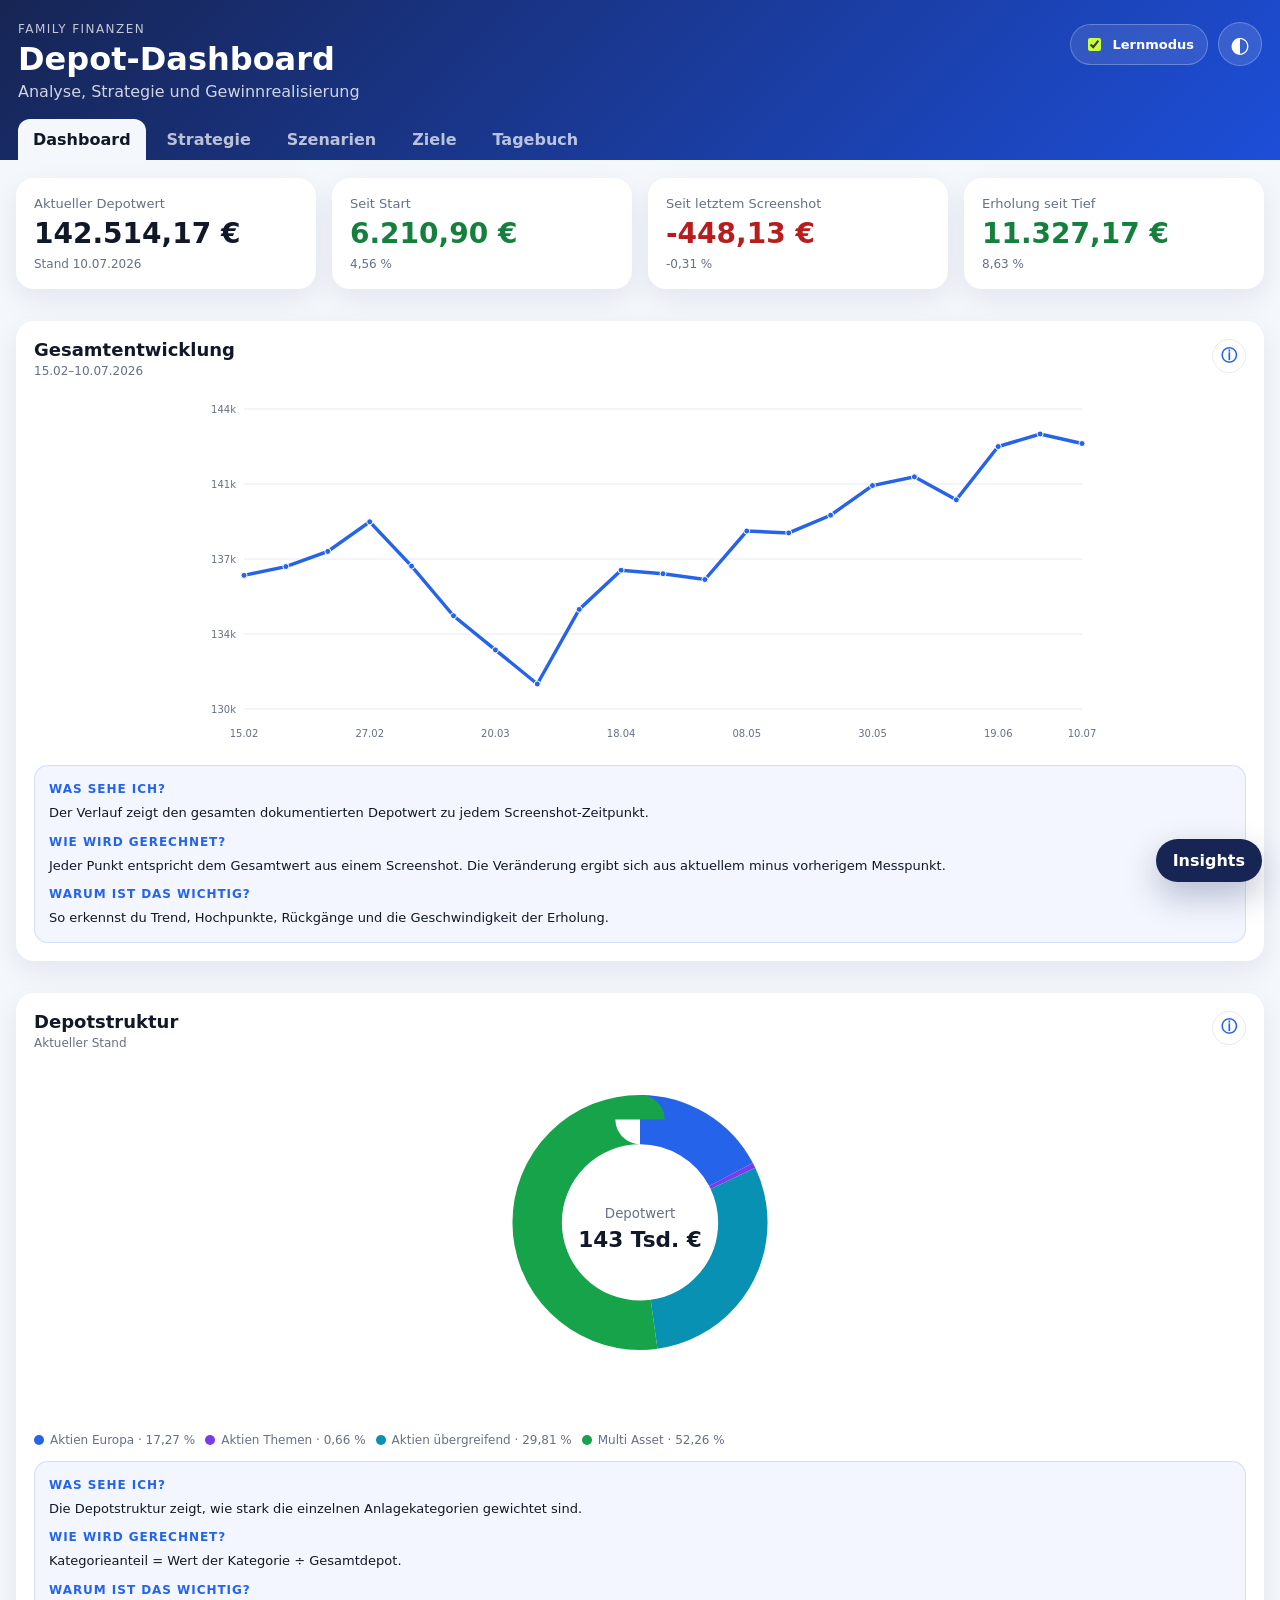
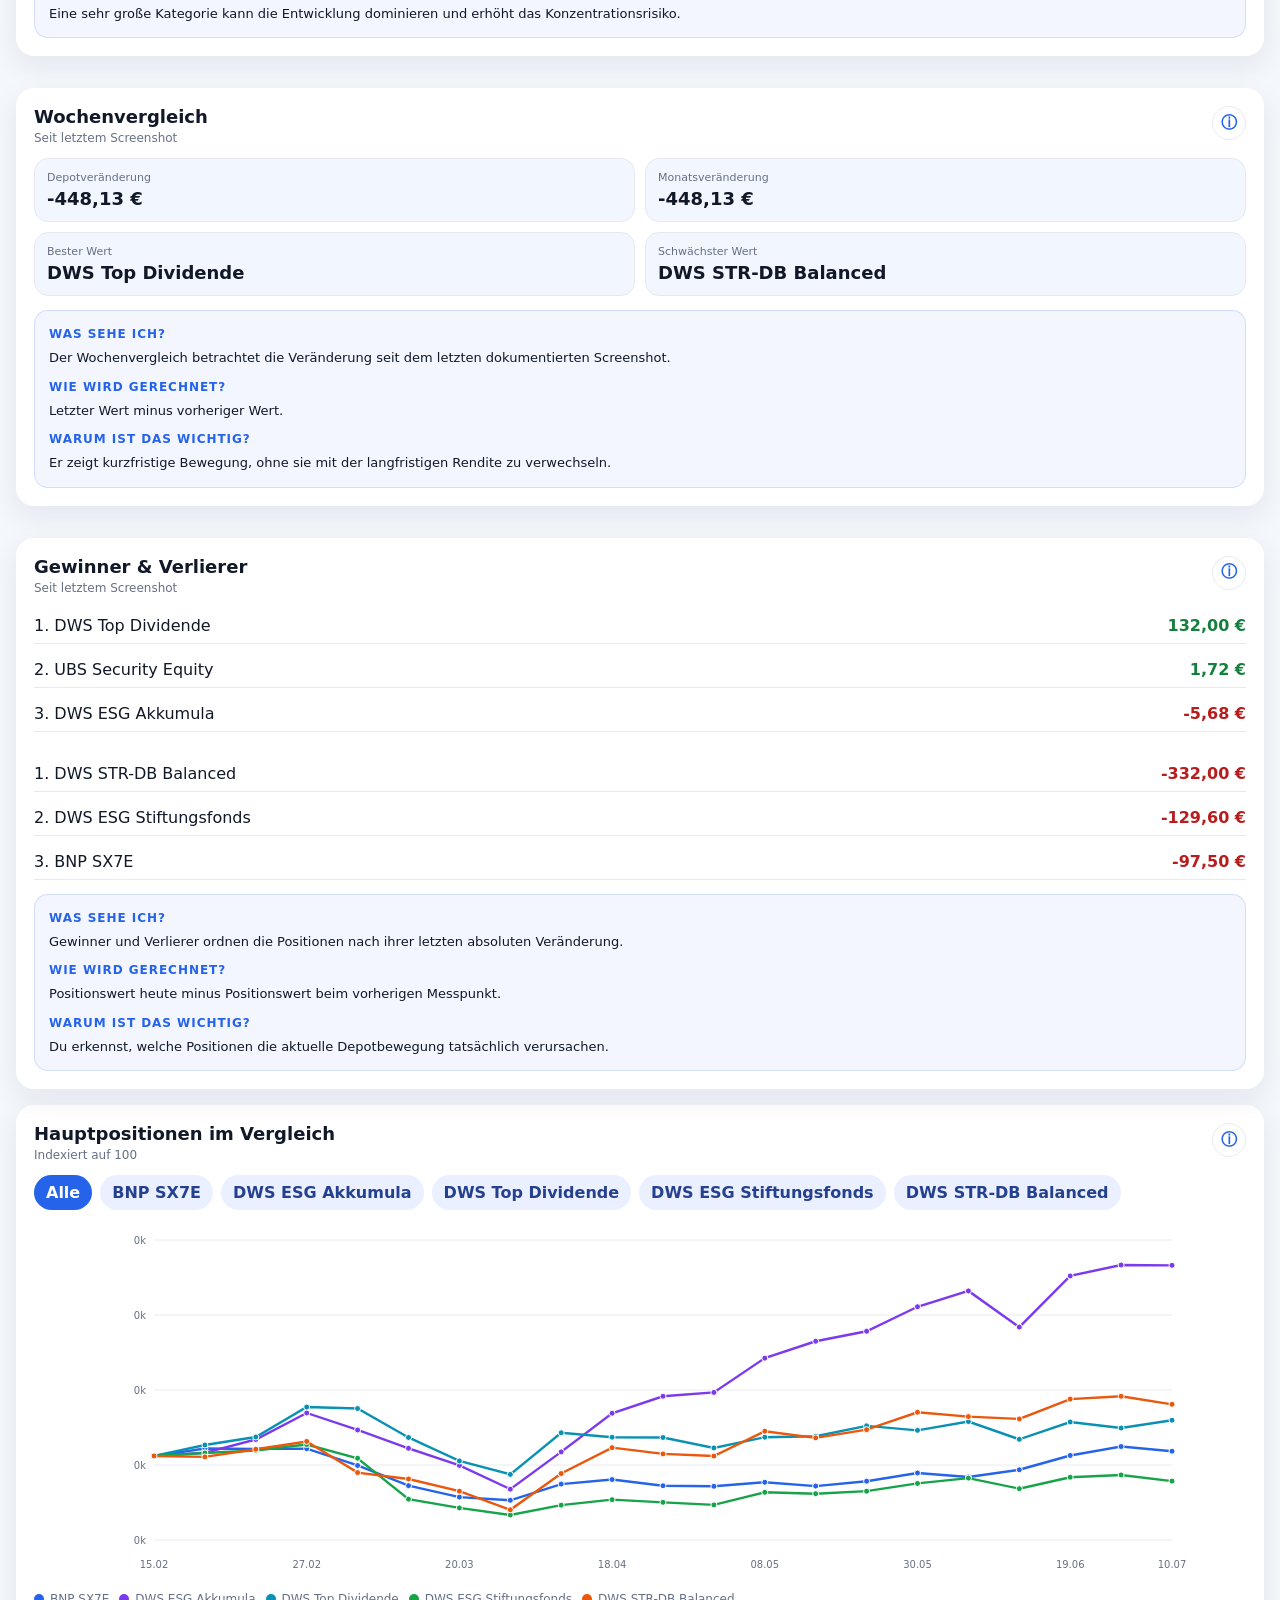
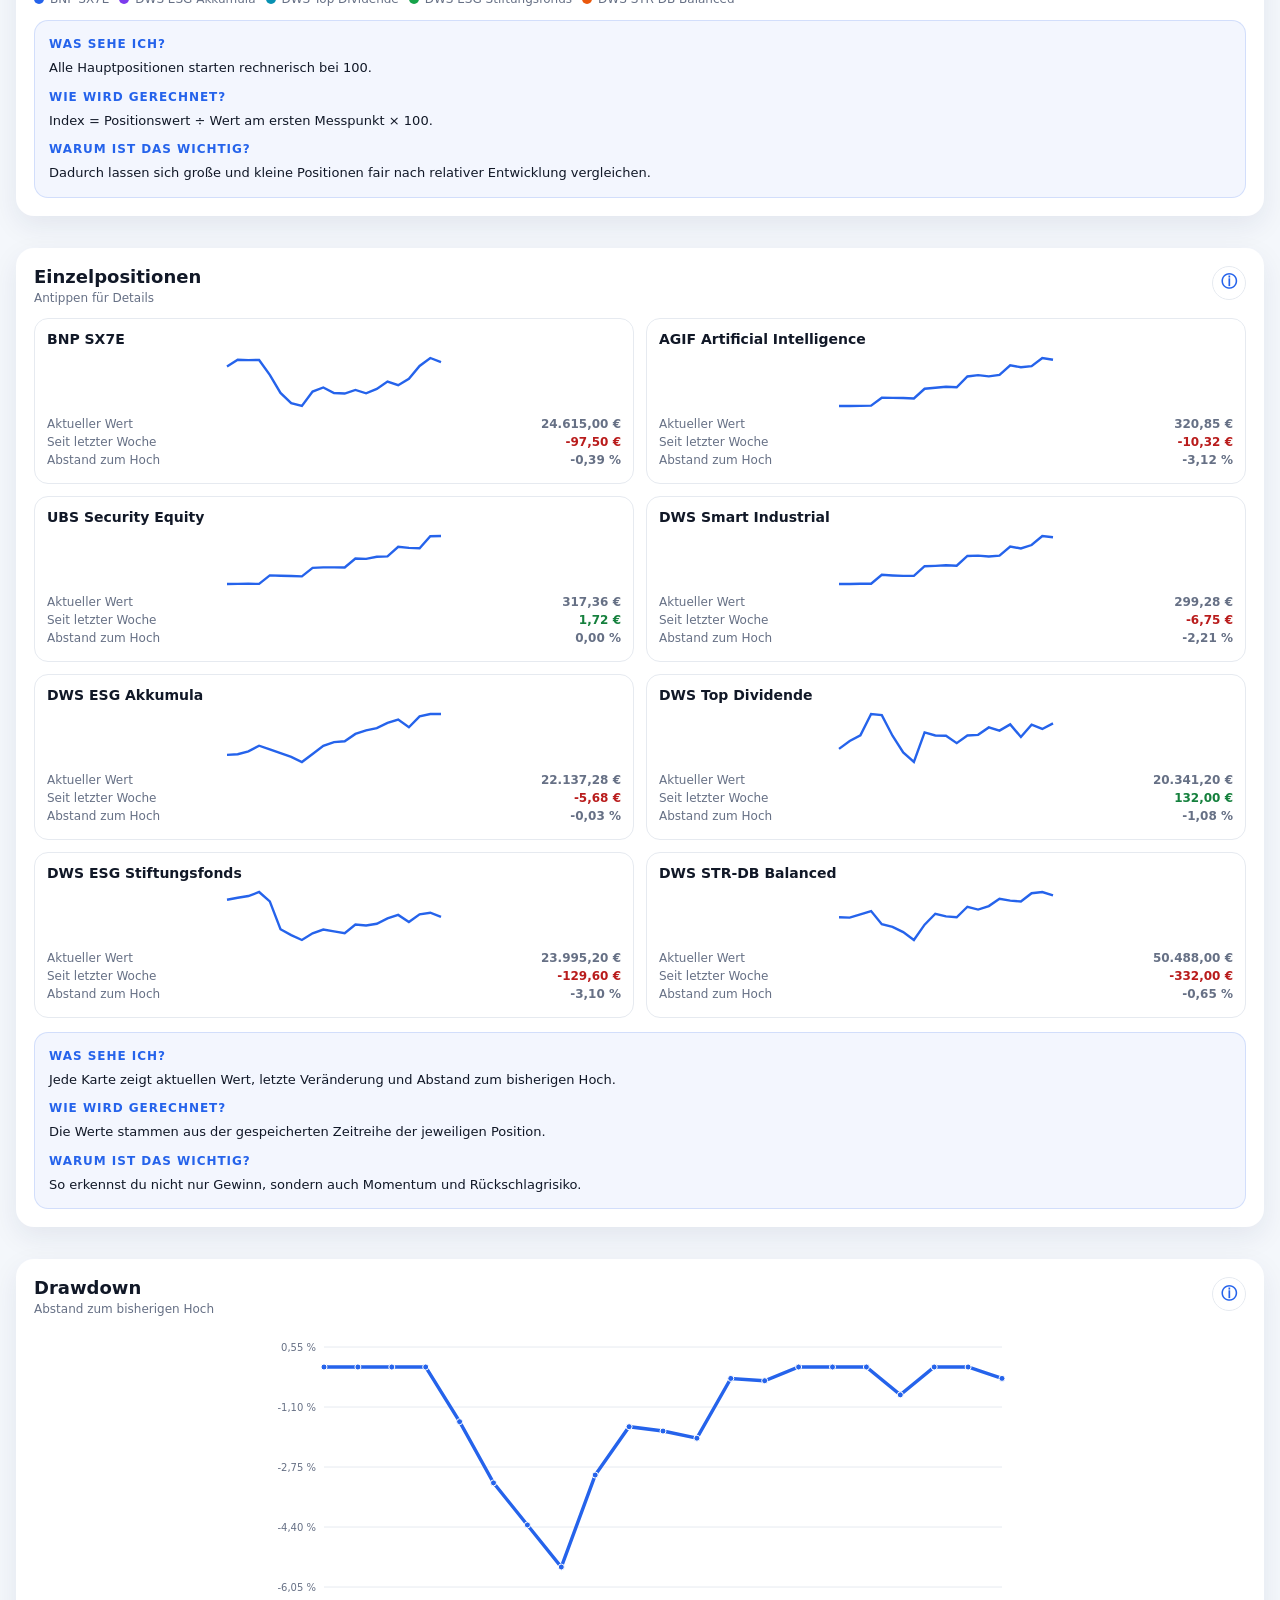
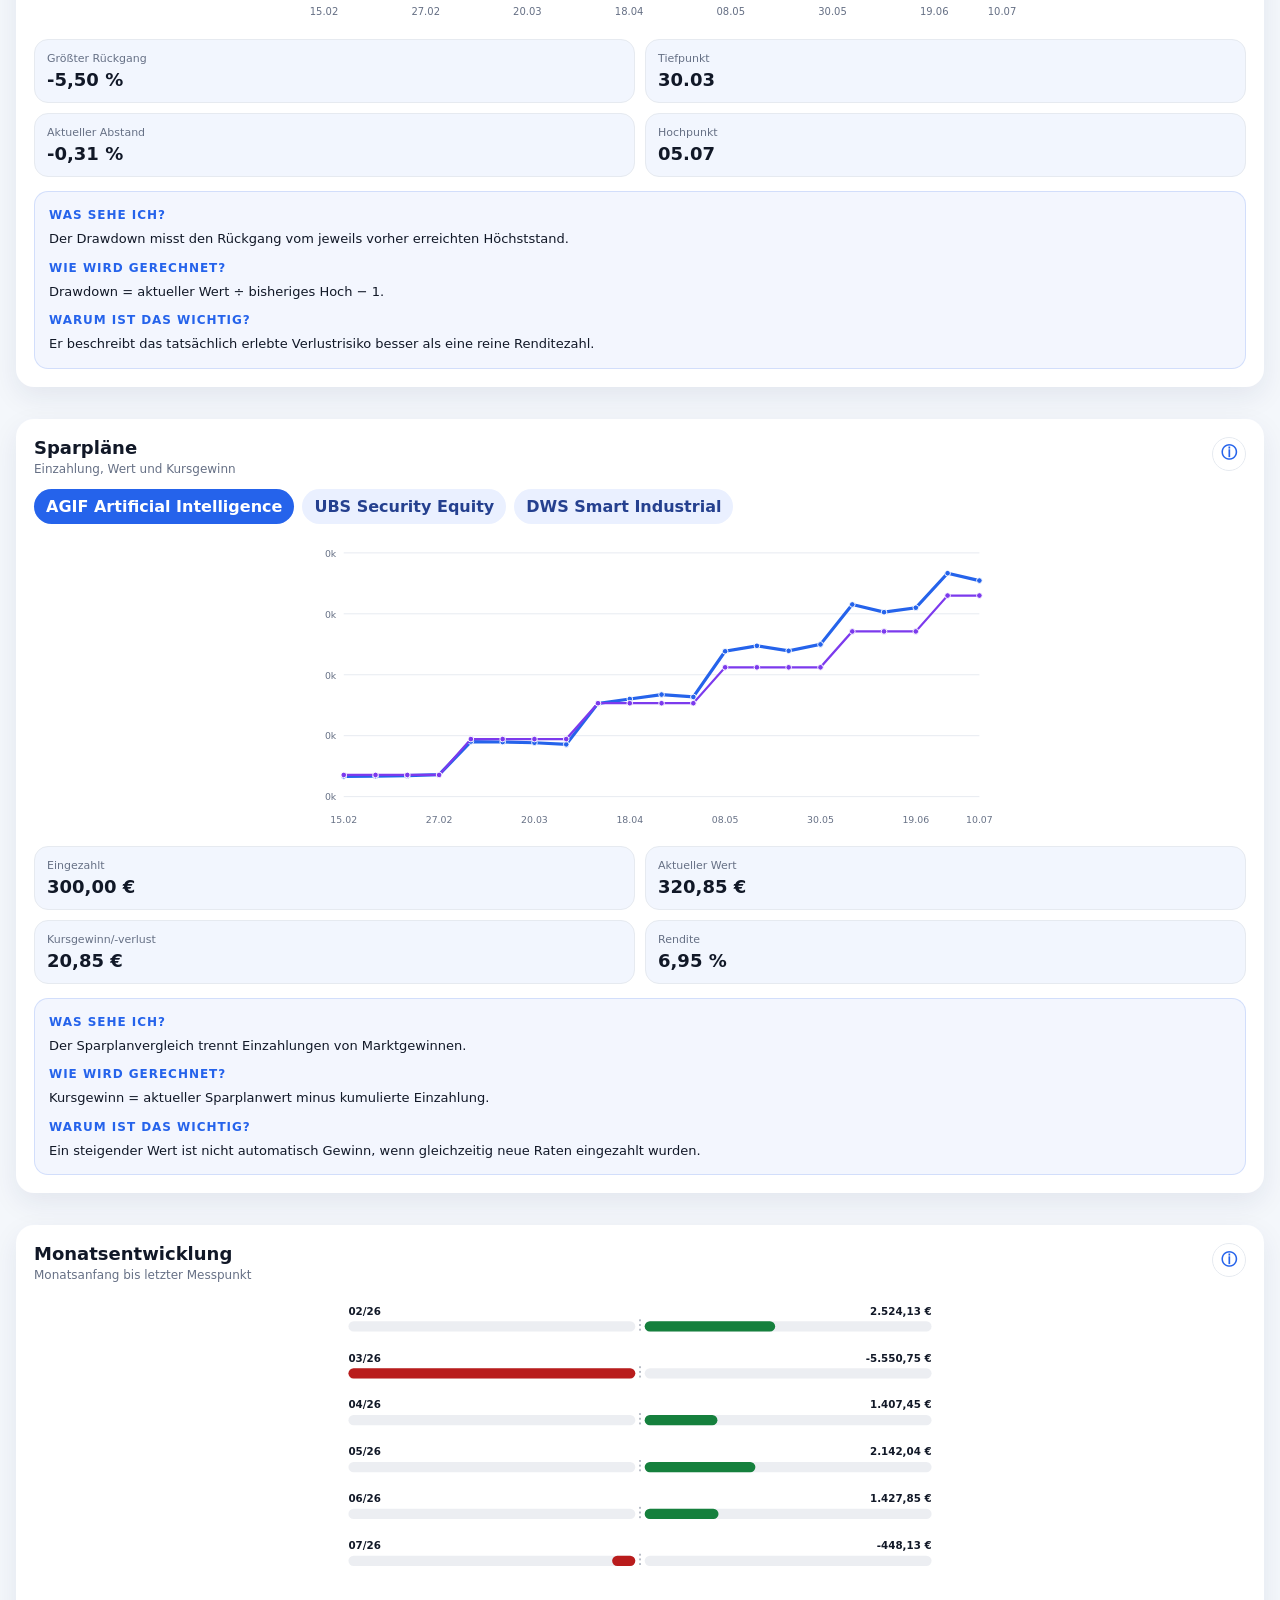
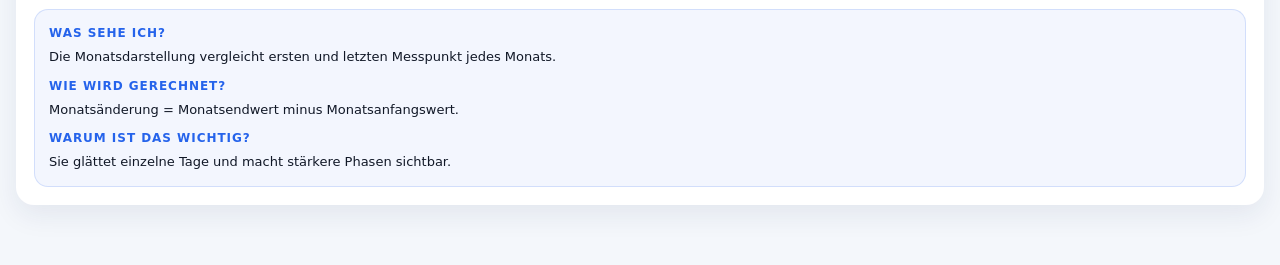
==== commit 8c7aa7d8: "Add files via upload" ====
--- a/index.html
+++ b/index.html
@@ -4,76 +4,209 @@
 <meta charset="utf-8">
 <meta name="viewport" content="width=device-width,initial-scale=1,viewport-fit=cover">
 <meta name="theme-color" content="#172554">
-<title>Depot Dashboard V4.6</title>
+<title>Depot Dashboard V5.3</title>
 <link rel="manifest" href="manifest.webmanifest">
-<link rel="stylesheet" href="style.css?v=4.6">
+<link rel="stylesheet" href="style.css?v=5.3">
 </head>
 <body>
 <header>
   <div class="topbar">
-    <div><div class="eyebrow">Family Finanzen</div><h1>Depot-Dashboard</h1><p>Entwicklung, Positionen und Sparpläne</p></div>
-    <button id="themeBtn" class="icon-btn" aria-label="Darstellung wechseln">◐</button>
+    <div><div class="eyebrow">Family Finanzen</div><h1>Depot-Dashboard</h1><p>Analyse, Strategie und Gewinnrealisierung</p></div>
+    <div class="header-actions">
+      <label class="learn-toggle"><input type="checkbox" id="learnMode" checked><span>Lernmodus</span></label>
+      <button id="themeBtn" class="icon-btn" aria-label="Darstellung wechseln">◐</button>
+    </div>
   </div>
+  <nav class="section-nav">
+    <button class="section-tab active" data-view="dashboard">Dashboard</button>
+    <button class="section-tab" data-view="strategy">Strategie</button>
+    <button class="section-tab" data-view="scenarios">Szenarien</button>
+    <button class="section-tab" data-view="goals">Ziele</button>
+    <button class="section-tab" data-view="journal">Tagebuch</button>
+  </nav>
 </header>
 
 <main class="app-layout">
   <div class="dashboard-main">
-    <section id="kpis" class="grid kpis"></section>
-
-    <section class="grid split">
-      <article class="card">
-        <div class="card-head"><h2>Gesamtentwicklung</h2><span id="rangeLabel"></span></div>
-        <svg id="depotChart" class="chart tall" viewBox="0 0 920 360"></svg>
-      </article>
-      <article class="card">
-        <div class="card-head"><h2>Depotstruktur</h2><span>Aktueller Stand</span></div>
-        <svg id="donut" class="chart tall" viewBox="0 0 420 350"></svg>
-        <div id="catLegend" class="legend"></div>
-      </article>
-    </section>
-
-    <section class="grid split">
-      <article class="card"><div class="card-head"><h2>Wochenvergleich</h2><span>Seit letztem Screenshot</span></div><div id="weeklyKpis" class="mini-grid"></div></article>
-      <article class="card"><div class="card-head"><h2>Gewinner & Verlierer</h2><span>Seit letztem Screenshot</span></div><div id="ranking"></div></article>
-    </section>
-
-    <section class="card">
-      <div class="card-head"><h2>Hauptpositionen im Vergleich</h2><span>Indexiert auf 100</span></div>
-      <div class="tabs" id="coreTabs"></div>
-      <svg id="coreChart" class="chart tall" viewBox="0 0 1100 360"></svg>
-      <div id="coreLegend" class="legend"></div>
-    </section>
-
-    <section class="grid split">
-      <article class="card"><div class="card-head"><h2>Einzelpositionen</h2><span>Antippen für Details rechts</span></div><div id="positionCards" class="position-grid"></div></article>
-      <article class="card"><div class="card-head"><h2>Drawdown</h2><span>Abstand zum bisherigen Hoch</span></div><svg id="drawdownChart" class="chart" viewBox="0 0 760 300"></svg><div id="drawdownFacts" class="fact-grid"></div></article>
-    </section>
-
-    <section class="grid split">
-      <article class="card"><div class="card-head"><h2>Sparpläne</h2><span>Einzahlung, Wert und Kursgewinn</span></div><div class="tabs" id="savingTabs"></div><svg id="savingsChart" class="chart" viewBox="0 0 760 320"></svg><div id="savingFacts" class="fact-grid"></div></article>
-      <article class="card"><div class="card-head"><h2>Monatsentwicklung</h2><span>Monatsanfang bis letzter Messpunkt</span></div><svg id="monthlyChart" class="chart" viewBox="0 0 650 320"></svg></article>
-    </section>
-
-    <section class="grid split">
-      <article class="card"><div class="card-head"><h2>Performance je Position</h2><span>Seit Kauf / Sparplanstart</span></div><svg id="perfChart" class="chart" viewBox="0 0 650 320"></svg></article>
-      <article class="card"><div class="card-head"><h2>Beitrag zum Gesamtergebnis</h2><span>Gewinn / Verlust in Euro</span></div><svg id="plChart" class="chart" viewBox="0 0 650 320"></svg></article>
-    </section>
-
-    <section class="card"><div class="card-head"><h2>Datenqualität</h2><span>Nachvollziehbarkeit der Messpunkte</span></div><div id="qualitySummary" class="mini-grid"></div><div class="table-wrap"><table><thead><tr><th>Datum</th><th>Status</th><th>Quelle</th></tr></thead><tbody id="qualityRows"></tbody></table></div></section>
-
-    <section class="card"><div class="card-head"><h2>Positionen im Detail</h2><span id="lastUpdate"></span></div><div class="table-wrap"><table><thead><tr><th>Wertpapier</th><th>Kategorie</th><th>Investiert</th><th>Aktueller Wert</th><th>G/V</th><th>Performance</th><th>Anteil</th></tr></thead><tbody id="positionRows"></tbody></table></div></section>
+    <section id="view-dashboard" class="view active">
+      <section id="kpis" class="grid kpis"></section>
+
+      <section class="grid split">
+        <article class="card">
+          <div class="card-head"><div><h2>Gesamtentwicklung</h2><span id="rangeLabel"></span></div><button class="explain-btn" data-explain="development">ⓘ</button></div>
+          <svg id="depotChart" class="chart tall" viewBox="0 0 920 360"></svg>
+          <div class="learn-box" data-learning="development"></div>
+        </article>
+        <article class="card">
+          <div class="card-head"><div><h2>Depotstruktur</h2><span>Aktueller Stand</span></div><button class="explain-btn" data-explain="allocation">ⓘ</button></div>
+          <svg id="donut" class="chart tall" viewBox="0 0 420 350"></svg>
+          <div id="catLegend" class="legend"></div>
+          <div class="learn-box" data-learning="allocation"></div>
+        </article>
+      </section>
+
+      <section class="grid split">
+        <article class="card"><div class="card-head"><div><h2>Wochenvergleich</h2><span>Seit letztem Screenshot</span></div><button class="explain-btn" data-explain="weekly">ⓘ</button></div><div id="weeklyKpis" class="mini-grid"></div><div class="learn-box" data-learning="weekly"></div></article>
+        <article class="card"><div class="card-head"><div><h2>Gewinner & Verlierer</h2><span>Seit letztem Screenshot</span></div><button class="explain-btn" data-explain="ranking">ⓘ</button></div><div id="ranking"></div><div class="learn-box" data-learning="ranking"></div></article>
+      </section>
+
+      <section class="card">
+        <div class="card-head"><div><h2>Hauptpositionen im Vergleich</h2><span>Indexiert auf 100</span></div><button class="explain-btn" data-explain="indexed">ⓘ</button></div>
+        <div class="tabs" id="coreTabs"></div>
+        <svg id="coreChart" class="chart tall" viewBox="0 0 1100 360"></svg>
+        <div id="coreLegend" class="legend"></div>
+        <div class="learn-box" data-learning="indexed"></div>
+      </section>
+
+      <section class="grid split">
+        <article class="card"><div class="card-head"><div><h2>Einzelpositionen</h2><span>Antippen für Details</span></div><button class="explain-btn" data-explain="positions">ⓘ</button></div><div id="positionCards" class="position-grid"></div><div class="learn-box" data-learning="positions"></div></article>
+        <article class="card"><div class="card-head"><div><h2>Drawdown</h2><span>Abstand zum bisherigen Hoch</span></div><button class="explain-btn" data-explain="drawdown">ⓘ</button></div><svg id="drawdownChart" class="chart" viewBox="0 0 760 300"></svg><div id="drawdownFacts" class="fact-grid"></div><div class="learn-box" data-learning="drawdown"></div></article>
+      </section>
+
+      <section class="grid split">
+        <article class="card"><div class="card-head"><div><h2>Sparpläne</h2><span>Einzahlung, Wert und Kursgewinn</span></div><button class="explain-btn" data-explain="savings">ⓘ</button></div><div class="tabs" id="savingTabs"></div><svg id="savingsChart" class="chart" viewBox="0 0 760 320"></svg><div id="savingFacts" class="fact-grid"></div><div class="learn-box" data-learning="savings"></div></article>
+        <article class="card"><div class="card-head"><div><h2>Monatsentwicklung</h2><span>Monatsanfang bis letzter Messpunkt</span></div><button class="explain-btn" data-explain="monthly">ⓘ</button></div><svg id="monthlyChart" class="chart" viewBox="0 0 650 320"></svg><div class="learn-box" data-learning="monthly"></div></article>
+      </section>
+    </section>
+
+    <section id="view-strategy" class="view">
+      <section class="strategy-hero">
+        <div><div class="eyebrow blue">Wealth Intelligence 5.3</div><h2>Gewinne verstehen.<br>Entnahmen simulieren.</h2><p>Die Berechnungen sind Entscheidungshilfen, keine Steuer- oder Anlageberatung. Alle Annahmen können angepasst werden.</p></div>
+        <div id="profitAccountHero" class="profit-account"></div>
+      </section>
+
+      <section class="grid split-even">
+        <article class="card">
+          <div class="card-head"><div><h2>Gewinnkonto</h2><span>Buchgewinn vor Verkauf</span></div><button class="explain-btn" data-explain="profitAccount">ⓘ</button></div>
+          <div id="profitAccount"></div>
+          <div class="learn-box" data-learning="profitAccount"></div>
+        </article>
+        <article class="card">
+          <div class="card-head"><div><h2>Steuerannahmen</h2><span>Für alle Simulationen</span></div><button class="explain-btn" data-explain="tax">ⓘ</button></div>
+          <div id="taxSettings" class="settings-grid"></div>
+          <div class="learn-box" data-learning="tax"></div>
+        </article>
+      </section>
+
+      <section class="card">
+        <div class="card-head"><div><h2>Gewinnmitnahme-Simulator</h2><span>Teilverkauf proportional über ausgewählte Positionen</span></div><button class="explain-btn" data-explain="sale">ⓘ</button></div>
+        <div class="control-row">
+          <label>Verkaufsanteil <strong id="salePctLabel">25 %</strong></label>
+          <input id="salePct" type="range" min="0" max="100" step="5" value="25">
+        </div>
+        <div id="salePositionPicker" class="position-picker"></div>
+        <div id="saleSummary" class="simulation-summary"></div>
+        <div class="table-wrap"><table><thead><tr><th>Position</th><th>Bruttoerlös</th><th>realisierter Gewinn</th><th>Steuer</th><th>Nettozufluss</th><th>Restwert</th></tr></thead><tbody id="saleRows"></tbody></table></div>
+        <div class="learn-box" data-learning="sale"></div>
+      </section>
+
+      <section class="grid split-even">
+        <article class="card">
+          <div class="card-head"><div><h2>Cash-Generator</h2><span>Gewünschte Liquidität</span></div><button class="explain-btn" data-explain="cash">ⓘ</button></div>
+          <div class="input-line"><label>Netto-Auszahlungsziel</label><input id="cashTarget" type="number" min="0" step="500" value="10000"></div>
+          <div class="tabs" id="cashStrategy"><button class="active" data-mode="gain">Gewinne sichern</button><button data-mode="balanced">Struktur erhalten</button><button data-mode="risk">Risiko reduzieren</button></div>
+          <div id="cashResult"></div>
+          <div class="learn-box" data-learning="cash"></div>
+        </article>
+        <article class="card">
+          <div class="card-head"><div><h2>Gewinnschutz</h2><span>Was bleibt nach einer Korrektur?</span></div><button class="explain-btn" data-explain="protection">ⓘ</button></div>
+          <div class="control-row"><label>Simulierter Rückgang <strong id="protectionLabel">−10 %</strong></label><input id="protectionDrop" type="range" min="0" max="30" step="1" value="10"></div>
+          <div id="protectionGrid" class="protection-grid"></div>
+          <div class="learn-box" data-learning="protection"></div>
+        </article>
+      </section>
+
+      <section class="card">
+        <div class="card-head"><div><h2>Rebalancing-Assistent</h2><span>Gewinne sichern und Konzentration reduzieren</span></div><button class="explain-btn" data-explain="rebalance">ⓘ</button></div>
+        <div id="rebalanceResult"></div>
+        <div class="learn-box" data-learning="rebalance"></div>
+      </section>
+    </section>
+
+    <section id="view-scenarios" class="view">
+      <section class="page-title"><div class="eyebrow blue">Szenario-Labor</div><h2>Keine Prognose.<br>Kontrollierte Annahmen.</h2></section>
+      <section class="grid split-even">
+        <article class="card">
+          <div class="card-head"><div><h2>Marktszenarien</h2><span>Einheitliche Veränderung aller Positionen</span></div><button class="explain-btn" data-explain="marketScenario">ⓘ</button></div>
+          <div id="scenarioButtons" class="scenario-buttons"></div>
+          <div id="scenarioSummary"></div>
+          <svg id="scenarioChart" class="chart" viewBox="0 0 720 320"></svg>
+          <div class="learn-box" data-learning="marketScenario"></div>
+        </article>
+        <article class="card">
+          <div class="card-head"><div><h2>Zukunftssimulation</h2><span>Sparrate und Renditeannahme</span></div><button class="explain-btn" data-explain="future">ⓘ</button></div>
+          <div class="control-stack">
+            <label>Zusätzliche Monatsrate <strong id="futureSavingLabel">150 €</strong></label><input id="futureSaving" type="range" min="0" max="1000" step="25" value="150">
+            <label>Renditeannahme p. a. <strong id="futureReturnLabel">5,0 %</strong></label><input id="futureReturn" type="range" min="-5" max="12" step="0.5" value="5">
+            <label>Zeitraum <strong id="futureYearsLabel">10 Jahre</strong></label><input id="futureYears" type="range" min="1" max="25" step="1" value="10">
+          </div>
+          <div id="futureFacts" class="fact-grid"></div>
+          <svg id="futureChart" class="chart" viewBox="0 0 720 320"></svg>
+          <div class="learn-box" data-learning="future"></div>
+        </article>
+      </section>
+
+      <section class="card">
+        <div class="card-head"><div><h2>Vereinfachte Monte-Carlo-Spanne</h2><span>Bandbreite statt punktgenauer Vorhersage</span></div><button class="explain-btn" data-explain="monteCarlo">ⓘ</button></div>
+        <div class="control-row"><label>Angenommene Volatilität <strong id="volLabel">10 %</strong></label><input id="volatility" type="range" min="3" max="25" step="1" value="10"></div>
+        <div id="mcFacts" class="fact-grid"></div>
+        <svg id="mcChart" class="chart tall" viewBox="0 0 1100 360"></svg>
+        <div class="learn-box" data-learning="monteCarlo"></div>
+      </section>
+    </section>
+
+    <section id="view-goals" class="view">
+      <section class="page-title"><div class="eyebrow blue">Zielmonitor</div><h2>Gewinne bekommen<br>einen Zweck.</h2></section>
+      <section class="grid split-even">
+        <article class="card">
+          <div class="card-head"><div><h2>Depotziel</h2><span>Fortschritt zum Zielwert</span></div><button class="explain-btn" data-explain="portfolioGoal">ⓘ</button></div>
+          <div class="input-line"><label>Zielwert</label><input id="portfolioTarget" type="number" step="5000" value="150000"></div>
+          <div id="portfolioGoal"></div><div class="learn-box" data-learning="portfolioGoal"></div>
+        </article>
+        <article class="card">
+          <div class="card-head"><div><h2>Gewinnziel</h2><span>Buchgewinn vor Steuern</span></div><button class="explain-btn" data-explain="profitGoal">ⓘ</button></div>
+          <div class="input-line"><label>Zielgewinn</label><input id="profitTarget" type="number" step="1000" value="10000"></div>
+          <div id="profitGoal"></div><div class="learn-box" data-learning="profitGoal"></div>
+        </article>
+      </section>
+
+      <section class="grid split-even">
+        <article class="card">
+          <div class="card-head"><div><h2>Portfolio Health Score</h2><span>Transparenter Orientierungswert</span></div><button class="explain-btn" data-explain="health">ⓘ</button></div>
+          <div id="healthScore"></div><div class="learn-box" data-learning="health"></div>
+        </article>
+        <article class="card">
+          <div class="card-head"><div><h2>Alltagsbezug</h2><span>Was könnte der Nettogewinn finanzieren?</span></div><button class="explain-btn" data-explain="lifeGoals">ⓘ</button></div>
+          <div class="settings-grid">
+            <div class="input-line"><label>Monatliche Kreditrate</label><input id="creditRate" type="number" value="1450"></div>
+            <div class="input-line"><label>Familienurlaub</label><input id="holidayCost" type="number" value="3000"></div>
+          </div>
+          <div id="lifeGoals"></div><div class="learn-box" data-learning="lifeGoals"></div>
+        </article>
+      </section>
+    </section>
+
+    <section id="view-journal" class="view">
+      <section class="page-title"><div class="eyebrow blue">Portfolio-Tagebuch</div><h2>Die Geschichte<br>hinter den Zahlen.</h2></section>
+      <section class="card">
+        <div class="card-head"><div><h2>Chronik</h2><span>Automatisch aus Messpunkten erstellt</span></div><button class="explain-btn" data-explain="journal">ⓘ</button></div>
+        <div id="journalTimeline" class="journal-timeline"></div>
+        <div class="learn-box" data-learning="journal"></div>
+      </section>
+    </section>
   </div>
 
   <aside id="insightPanel" class="insight-panel">
     <div class="insight-sticky">
-      <div class="insight-head"><div><span id="insightType" class="insight-type">Portfolio Insight</span><h2 id="insightTitle">Gesamtübersicht</h2></div><div class="insight-actions"><button id="insightReset" class="reset-btn" title="Zur Gesamtübersicht">↺</button><button id="insightClose" class="close-btn" title="Insight-Leiste schließen">×</button></div></div>
+      <div class="insight-head"><div><span id="insightType" class="insight-type">Portfolio Insight</span><h2 id="insightTitle">Gesamtübersicht</h2></div><div class="insight-actions"><button id="insightReset" class="reset-btn">↺</button><button id="insightClose" class="close-btn">×</button></div></div>
       <div id="insightBody" class="insight-body"></div>
     </div>
   </aside>
 </main>
-<button id="insightLauncher" class="insight-launcher" aria-label="Insight-Leiste öffnen">Insights</button>
-
-<script src="data.js?v=4.6"></script>
-<script src="app.js?v=4.6"></script>
+
+<button id="insightLauncher" class="insight-launcher">Insights</button>
+
+<script src="data.js?v=5.3"></script>
+<script src="app.js?v=5.3"></script>
 </body>
-</html>+</html>
--- a/style.css
+++ b/style.css
@@ -1,169 +1,15 @@
 
-:root{--bg:#f4f7fb;--card:#fff;--ink:#111827;--muted:#667085;--navy:#172554;--blue:#2563eb;--green:#15803d;--red:#b91c1c;--amber:#b45309;--line:#e6eaf0;--shadow:0 10px 28px rgba(23,37,84,.08)}
+:root{--bg:#f4f7fb;--card:#fff;--ink:#111827;--muted:#667085;--navy:#172554;--blue:#2563eb;--green:#15803d;--red:#b91c1c;--amber:#b45309;--purple:#7c3aed;--line:#e6eaf0;--shadow:0 10px 28px rgba(23,37,84,.08)}
 [data-theme="dark"]{--bg:#0b1020;--card:#121a2f;--ink:#f8fafc;--muted:#a8b1c5;--navy:#0f172a;--line:#26324d;--shadow:0 12px 30px rgba(0,0,0,.28)}
-*{box-sizing:border-box}body{margin:0;font-family:Inter,system-ui,-apple-system,BlinkMacSystemFont,"Segoe UI",sans-serif;background:var(--bg);color:var(--ink)}
-header{background:linear-gradient(135deg,#172554,#1d4ed8);color:#fff;padding:24px max(18px,env(safe-area-inset-left))}.topbar{max-width:1680px;margin:auto;display:flex;justify-content:space-between;align-items:flex-start;gap:18px}.eyebrow{text-transform:uppercase;font-size:12px;letter-spacing:.12em;opacity:.75}h1{font-size:32px;margin:4px 0}header p{margin:0;opacity:.8}.icon-btn{border:1px solid rgba(255,255,255,.25);background:rgba(255,255,255,.12);color:white;border-radius:50%;width:44px;height:44px;font-size:22px}
-.app-layout{max-width:1680px;margin:18px auto;padding:0 16px 42px;display:grid;grid-template-columns:minmax(0,1fr) 0;gap:0;align-items:start;transition:grid-template-columns .28s ease,gap .28s ease}.app-layout.insight-open{grid-template-columns:minmax(0,1fr) 380px;gap:18px}.dashboard-main{min-width:0}.grid{display:grid;gap:16px}.kpis{grid-template-columns:repeat(4,1fr)}.split{grid-template-columns:2fr 1fr;margin-top:16px}.card{background:var(--card);border-radius:18px;box-shadow:var(--shadow);padding:18px;margin-top:16px;overflow:hidden}.kpi{margin-top:0}.kpi .label{font-size:13px;color:var(--muted)}.kpi .value{font-size:28px;font-weight:800;margin-top:6px}.kpi .hint{font-size:12px;color:var(--muted);margin-top:7px}.card-head{display:flex;justify-content:space-between;align-items:center;gap:12px;margin-bottom:12px}.card-head h2{font-size:18px;margin:0}.card-head span{font-size:12px;color:var(--muted)}.chart{width:100%;height:300px;display:block}.chart.tall{height:360px}.legend{display:flex;flex-wrap:wrap;gap:10px;margin-top:10px}.legend span{display:inline-flex;align-items:center;gap:6px;color:var(--muted);font-size:12px}.legend i{width:10px;height:10px;border-radius:999px}.tabs{display:flex;gap:8px;flex-wrap:wrap;margin-bottom:12px}.tabs button{border:0;background:#eaf0ff;color:#25408f;padding:8px 12px;border-radius:999px;font-weight:700}.tabs button.active{background:#2563eb;color:#fff}.pos{color:var(--green)}.neg{color:var(--red)}.warn{color:var(--amber)}.mini-grid{display:grid;grid-template-columns:repeat(2,1fr);gap:10px}.mini-card,.fact{background:rgba(37,99,235,.06);border:1px solid var(--line);border-radius:14px;padding:12px}.mini-card .label,.fact .label{font-size:11px;color:var(--muted)}.mini-card .value,.fact .value{font-weight:800;font-size:18px;margin-top:4px}.position-grid{display:grid;grid-template-columns:repeat(2,1fr);gap:12px}.position-card{border:1px solid var(--line);border-radius:14px;padding:12px;cursor:pointer;transition:.18s}.position-card:hover,.position-card.active{border-color:#2563eb;box-shadow:0 0 0 3px rgba(37,99,235,.10)}.position-card h3{font-size:14px;margin:0 0 8px}.position-card .row{display:flex;justify-content:space-between;font-size:12px;color:var(--muted);margin:4px 0}.spark{width:100%;height:54px}.rank-list{display:grid;gap:8px}.rank-item{display:flex;justify-content:space-between;border-bottom:1px solid var(--line);padding:8px 0;cursor:pointer}.fact-grid{display:grid;grid-template-columns:repeat(2,1fr);gap:10px;margin-top:10px}.table-wrap{overflow:auto}table{width:100%;border-collapse:collapse;font-size:14px}th,td{padding:11px 9px;border-bottom:1px solid var(--line);text-align:left;white-space:nowrap}th{font-size:11px;text-transform:uppercase;letter-spacing:.05em;color:var(--muted)}.badge{display:inline-block;padding:4px 8px;border-radius:999px;font-size:12px;font-weight:700}.badge.pos{background:#dcfce7}.badge.neg{background:#fee2e2}.badge.direct{background:#dcfce7;color:#166534}.badge.summed{background:#dbeafe;color:#1d4ed8}.badge.history{background:#fef3c7;color:#92400e}.bar{height:8px;background:#e8edf7;border-radius:99px;overflow:hidden}.bar span{display:block;height:100%;background:#2563eb}.chart-point,.bar-hit,.donut-segment{cursor:pointer}
-
-.insight-panel{
-  position:sticky;
-  top:18px;
-  align-self:start;
-  height:calc(100vh - 36px);
-  min-height:620px;
-  opacity:0;
-  pointer-events:none;
-  transform:translateX(34px);
-  transition:opacity .22s ease,transform .28s ease;
-}
-.app-layout.insight-open .insight-panel{
-  opacity:1;
-  pointer-events:auto;
-  transform:translateX(0);
-}
-.insight-sticky{
-  position:relative;
-  height:100%;
-  min-height:620px;
-  overflow:auto;
-  border-radius:22px;
-  color:#f8fafc;
-  background:
-    radial-gradient(circle at 88% 8%,rgba(96,165,250,.34),transparent 26%),
-    radial-gradient(circle at 15% 92%,rgba(124,58,237,.26),transparent 30%),
-    linear-gradient(165deg,#172554 0%,#111b35 54%,#0b1224 100%);
-  border:1px solid rgba(255,255,255,.14);
-  box-shadow:0 22px 60px rgba(23,37,84,.28);
-  scrollbar-width:thin;
-  scrollbar-color:rgba(255,255,255,.24) transparent;
-}
-.insight-sticky::-webkit-scrollbar{width:7px}
-.insight-sticky::-webkit-scrollbar-thumb{background:rgba(255,255,255,.22);border-radius:99px}
-.insight-head{
-  position:sticky;
-  top:0;
-  z-index:4;
-  padding:20px;
-  display:flex;
-  justify-content:space-between;
-  align-items:flex-start;
-  border-bottom:1px solid rgba(255,255,255,.12);
-  background:rgba(17,27,53,.86);
-  backdrop-filter:blur(18px);
-}
-.insight-type{
-  font-size:10px;
-  text-transform:uppercase;
-  letter-spacing:.14em;
-  font-weight:850;
-  color:#93c5fd;
-}
-.insight-head h2{font-size:23px;margin:5px 0 0;color:#fff}
-.insight-actions{display:flex;gap:7px}.reset-btn,.close-btn{
-  border:1px solid rgba(255,255,255,.18);
-  background:rgba(255,255,255,.08);
-  color:#dbeafe;
-  width:38px;height:38px;border-radius:50%;font-size:18px;
-}
-.reset-btn:hover,.close-btn:hover{background:rgba(255,255,255,.14)}
-.insight-body{padding:20px;animation:fadeIn .2s ease}
-.insight-value{font-size:38px;font-weight:850;letter-spacing:-.04em;margin:8px 0;color:#fff}
-.insight-change{font-weight:800;margin-bottom:16px}
-.insight-panel .pos{color:#86efac}
-.insight-panel .neg{color:#fda4af}
-.insight-panel .warn{color:#fcd34d}
-.insight-section{padding:16px 0;border-top:1px solid rgba(255,255,255,.12)}
-.insight-section:first-child{border-top:0;padding-top:0}
-.insight-label{
-  font-size:10px;text-transform:uppercase;letter-spacing:.11em;
-  color:#9fb0c9;font-weight:800
-}
-.insight-grid{display:grid;grid-template-columns:1fr 1fr;gap:9px;margin-top:11px}
-.insight-stat{
-  background:rgba(255,255,255,.075);
-  border:1px solid rgba(255,255,255,.12);
-  border-radius:13px;padding:11px;
-}
-.insight-stat span{display:block;font-size:10px;color:#9fb0c9}
-.insight-stat strong{display:block;margin-top:5px;font-size:15px;color:#f8fafc}
-.insight-chart{
-  width:100%;height:135px;margin-top:12px;
-  padding:8px;border-radius:14px;
-  background:rgba(255,255,255,.055);
-  border:1px solid rgba(255,255,255,.09)
-}
-.insight-list{display:grid;gap:9px;margin-top:11px}
-.insight-list-row{
-  display:flex;justify-content:space-between;gap:12px;font-size:13px;
-  padding-bottom:8px;border-bottom:1px solid rgba(255,255,255,.08)
-}
-.insight-list-row:last-child{border-bottom:0}
-.insight-list-row span{color:#aab8cb}
-.insight-list-row strong{color:#fff;text-align:right}
-.insight-note{
-  font-size:13px;line-height:1.5;color:#fef3c7;
-  background:rgba(245,158,11,.13);
-  border:1px solid rgba(245,158,11,.24);
-  padding:12px;border-radius:12px;margin-top:11px
-}
-@keyframes fadeIn{from{opacity:.35;transform:translateY(4px)}to{opacity:1;transform:none}}
-@media(max-width:1280px){.app-layout.insight-open{grid-template-columns:minmax(0,1fr) 330px}.split{grid-template-columns:1fr}.position-grid{grid-template-columns:repeat(2,1fr)}}
-@media(max-width:980px){
-  .app-layout,.app-layout.insight-open{display:block}
-  .kpis{grid-template-columns:repeat(2,1fr)}
-  .insight-panel{
-    position:fixed;
-    z-index:100;
-    left:12px;right:12px;top:auto;bottom:12px;
-    height:auto;min-height:0;
-    opacity:1;
-    transform:none;
-    pointer-events:none
-  }
-  .insight-sticky{
-    position:relative;
-    height:auto;min-height:0;max-height:72vh;
-    overflow:auto;border-radius:22px;
-    transform:translateY(calc(100% + 22px));
-    transition:.25s ease;
-    pointer-events:auto
-  }
-  .app-layout.insight-open .insight-sticky{transform:translateY(0)}
-  .insight-head{cursor:default}
-  .insight-body{display:block}
-  .position-grid{grid-template-columns:1fr}
-  .insight-launcher{display:block}
-  .app-layout.insight-open + .insight-launcher{opacity:0;pointer-events:none}
-}
-@media(max-width:560px){.kpis{grid-template-columns:1fr}.card{padding:14px}.chart.tall{height:310px}h1{font-size:26px}.card-head{align-items:flex-start;flex-direction:column}.mini-grid,.fact-grid,.insight-grid{grid-template-columns:1fr}.insight-sticky{transform:translateY(calc(100% - 62px))}}
-
-.close-btn{
-  border:1px solid rgba(255,255,255,.18);
-  background:rgba(255,255,255,.08);
-  color:#dbeafe;
-  width:38px;height:38px;border-radius:50%;font-size:22px;line-height:1;
-}
-.insight-launcher{
-  position:fixed;
-  right:18px;
-  bottom:18px;
-  z-index:95;
-  border:0;
-  background:#172554;
-  color:white;
-  font-weight:800;
-  padding:12px 17px;
-  border-radius:999px;
-  box-shadow:0 14px 34px rgba(23,37,84,.28);
-  transition:opacity .18s ease,transform .18s ease;
-}
-.app-layout.insight-open + .insight-launcher{
-  opacity:0;
-  pointer-events:none;
-  transform:translateY(8px);
-}
-
-.bar-chart-label{font-size:11px;font-weight:750;fill:var(--ink)}
-.bar-chart-value{font-size:11px;font-weight:800;fill:var(--ink)}
-.bar-chart-track{fill:rgba(148,163,184,.18)}
-.bar-chart-zero{stroke:var(--muted);stroke-width:1;stroke-dasharray:2 3}
+*{box-sizing:border-box}html{scroll-behavior:smooth}body{margin:0;font-family:Inter,system-ui,-apple-system,BlinkMacSystemFont,"Segoe UI",sans-serif;background:var(--bg);color:var(--ink)}button,input{font:inherit}
+header{background:linear-gradient(135deg,#172554,#1d4ed8);color:#fff;padding:22px max(18px,env(safe-area-inset-left)) 0;position:relative;z-index:40}.topbar{max-width:1680px;margin:auto;display:flex;justify-content:space-between;align-items:flex-start;gap:18px}.eyebrow{text-transform:uppercase;font-size:12px;letter-spacing:.12em;opacity:.75}.eyebrow.blue{color:var(--blue);opacity:1}h1{font-size:32px;margin:4px 0}header p{margin:0;opacity:.8}.header-actions{display:flex;gap:10px;align-items:center}.icon-btn{border:1px solid rgba(255,255,255,.25);background:rgba(255,255,255,.12);color:white;border-radius:50%;width:44px;height:44px;font-size:22px}.learn-toggle{display:flex;align-items:center;gap:8px;border:1px solid rgba(255,255,255,.25);background:rgba(255,255,255,.10);padding:10px 13px;border-radius:999px;font-weight:700;font-size:13px}.learn-toggle input{accent-color:#c9ff3b}
+.section-nav{max-width:1680px;margin:18px auto 0;display:flex;gap:6px;overflow:auto}.section-tab{border:0;background:transparent;color:rgba(255,255,255,.7);padding:11px 15px;border-radius:12px 12px 0 0;font-weight:750;white-space:nowrap}.section-tab.active{background:var(--bg);color:var(--ink)}
+.app-layout{max-width:1680px;margin:18px auto;padding:0 16px 42px;display:grid;grid-template-columns:minmax(0,1fr) 0;gap:0;align-items:start;transition:grid-template-columns .28s ease,gap .28s ease}.app-layout.insight-open{grid-template-columns:minmax(0,1fr) 380px;gap:18px}.dashboard-main{min-width:0}.view{display:none}.view.active{display:block}
+.grid{display:grid;gap:16px}.kpis{grid-template-columns:repeat(4,1fr)}.split{grid-template-columns:2fr 1fr;margin-top:16px}.split-even{grid-template-columns:1fr 1fr;margin-top:16px}.card{background:var(--card);border-radius:18px;box-shadow:var(--shadow);padding:18px;margin-top:16px;overflow:hidden}.kpi{margin-top:0}.kpi .label{font-size:13px;color:var(--muted)}.kpi .value{font-size:28px;font-weight:800;margin-top:6px}.kpi .hint{font-size:12px;color:var(--muted);margin-top:7px}.card-head{display:flex;justify-content:space-between;align-items:flex-start;gap:12px;margin-bottom:12px}.card-head h2{font-size:18px;margin:0}.card-head span{font-size:12px;color:var(--muted)}.card-head>div{min-width:0}.explain-btn{border:1px solid var(--line);background:var(--card);color:var(--blue);width:34px;height:34px;border-radius:50%;font-weight:850;flex:0 0 auto}.chart{width:100%;height:300px;display:block}.chart.tall{height:360px}.legend{display:flex;flex-wrap:wrap;gap:10px;margin-top:10px}.legend span{display:inline-flex;align-items:center;gap:6px;color:var(--muted);font-size:12px}.legend i{width:10px;height:10px;border-radius:999px}.tabs{display:flex;gap:8px;flex-wrap:wrap;margin-bottom:12px}.tabs button,.scenario-buttons button{border:0;background:#eaf0ff;color:#25408f;padding:8px 12px;border-radius:999px;font-weight:700}.tabs button.active,.scenario-buttons button.active{background:#2563eb;color:#fff}.pos{color:var(--green)}.neg{color:var(--red)}.warn{color:var(--amber)}.mini-grid{display:grid;grid-template-columns:repeat(2,1fr);gap:10px}.mini-card,.fact{background:rgba(37,99,235,.06);border:1px solid var(--line);border-radius:14px;padding:12px}.mini-card .label,.fact .label{font-size:11px;color:var(--muted)}.mini-card .value,.fact .value{font-weight:800;font-size:18px;margin-top:4px}.position-grid{display:grid;grid-template-columns:repeat(2,1fr);gap:12px}.position-card{border:1px solid var(--line);border-radius:14px;padding:12px;cursor:pointer;transition:.18s}.position-card:hover,.position-card.active{border-color:#2563eb;box-shadow:0 0 0 3px rgba(37,99,235,.10)}.position-card h3{font-size:14px;margin:0 0 8px}.position-card .row{display:flex;justify-content:space-between;font-size:12px;color:var(--muted);margin:4px 0}.spark{width:100%;height:54px}.rank-list{display:grid;gap:8px}.rank-item{display:flex;justify-content:space-between;border-bottom:1px solid var(--line);padding:8px 0;cursor:pointer}.fact-grid{display:grid;grid-template-columns:repeat(2,1fr);gap:10px;margin-top:10px}.table-wrap{overflow:auto}table{width:100%;border-collapse:collapse;font-size:14px}th,td{padding:11px 9px;border-bottom:1px solid var(--line);text-align:left;white-space:nowrap}th{font-size:11px;text-transform:uppercase;letter-spacing:.05em;color:var(--muted)}.badge{display:inline-block;padding:4px 8px;border-radius:999px;font-size:12px;font-weight:700}.badge.pos{background:#dcfce7}.badge.neg{background:#fee2e2}.badge.direct{background:#dcfce7;color:#166534}.badge.summed{background:#dbeafe;color:#1d4ed8}.badge.history{background:#fef3c7;color:#92400e}.bar{height:8px;background:#e8edf7;border-radius:99px;overflow:hidden}.bar span{display:block;height:100%;background:#2563eb}.chart-point,.bar-hit,.donut-segment{cursor:pointer}
+.learn-box{display:none;margin-top:14px;padding:14px;border-radius:14px;background:rgba(37,99,235,.055);border:1px solid rgba(37,99,235,.16);font-size:13px;line-height:1.5}.learning-on .learn-box{display:block}.learn-box h4{font-size:12px;text-transform:uppercase;letter-spacing:.08em;color:var(--blue);margin:0 0 5px}.learn-box p{margin:0 0 10px}.learn-box p:last-child{margin-bottom:0}.formula{font-family:ui-monospace,SFMono-Regular,Menlo,monospace;background:var(--card);border:1px solid var(--line);border-radius:10px;padding:9px;margin:8px 0}
+.strategy-hero{display:grid;grid-template-columns:1.3fr .7fr;gap:24px;background:linear-gradient(135deg,#101b36,#1d4ed8);color:white;border-radius:22px;padding:28px;margin-top:16px}.strategy-hero h2,.page-title h2{font-size:clamp(36px,5vw,66px);line-height:.95;letter-spacing:-.04em;margin:8px 0}.strategy-hero p{max-width:700px;opacity:.78;line-height:1.5}.profit-account{align-self:center;background:rgba(255,255,255,.1);border:1px solid rgba(255,255,255,.18);padding:20px;border-radius:18px}.profit-account span{font-size:11px;text-transform:uppercase;letter-spacing:.1em;opacity:.72}.profit-account strong{display:block;font-size:38px;margin-top:7px}.account-bar,.goal-track{height:16px;background:rgba(148,163,184,.22);border-radius:99px;overflow:hidden;margin:14px 0}.account-bar span,.goal-track span{display:block;height:100%;background:linear-gradient(90deg,#2563eb,#16a34a);border-radius:99px}.account-legend{display:flex;justify-content:space-between;font-size:12px;color:var(--muted)}.settings-grid{display:grid;grid-template-columns:1fr 1fr;gap:12px}.input-line{display:grid;gap:6px;margin:10px 0}.input-line label,.control-row label,.control-stack label{font-size:12px;color:var(--muted);font-weight:700}.input-line input,.settings-grid input{width:100%;border:1px solid var(--line);background:var(--card);color:var(--ink);border-radius:11px;padding:10px}.control-row{display:grid;grid-template-columns:220px 1fr;gap:14px;align-items:center;margin:12px 0}.control-stack{display:grid;gap:8px}.control-stack input[type=range],.control-row input[type=range]{width:100%;accent-color:var(--blue)}.position-picker{display:flex;flex-wrap:wrap;gap:8px;margin:12px 0}.position-check{display:flex;align-items:center;gap:7px;border:1px solid var(--line);border-radius:999px;padding:8px 11px;font-size:12px;background:var(--card)}.position-check input{accent-color:var(--blue)}.simulation-summary{display:grid;grid-template-columns:repeat(5,1fr);gap:9px;margin:14px 0}.summary-cell{background:rgba(37,99,235,.06);border:1px solid var(--line);border-radius:13px;padding:11px}.summary-cell span{font-size:10px;color:var(--muted);display:block}.summary-cell strong{display:block;margin-top:5px;font-size:17px}.protection-grid{display:grid;gap:9px}.protection-row{border:1px solid var(--line);border-radius:13px;padding:11px}.protection-head{display:flex;justify-content:space-between;gap:12px}.protection-track{height:8px;background:#e8edf7;border-radius:99px;overflow:hidden;margin-top:9px}.protection-track span{display:block;height:100%;border-radius:99px}.recommendation{border:1px solid var(--line);border-left:5px solid var(--blue);border-radius:13px;padding:13px;margin:9px 0}.recommendation strong{display:block}.recommendation p{margin:5px 0 0;color:var(--muted);line-height:1.45}.page-title{padding:18px 4px}.scenario-buttons{display:flex;gap:8px;flex-wrap:wrap;margin:12px 0}.scenario-kpis{display:grid;grid-template-columns:repeat(3,1fr);gap:9px}.goal-card{text-align:center;padding:10px}.goal-card .big{font-size:40px;font-weight:850}.goal-card p{color:var(--muted)}.health-main{display:grid;grid-template-columns:160px 1fr;gap:20px;align-items:center}.score-ring{width:150px;height:150px;border-radius:50%;display:grid;place-content:center;background:conic-gradient(var(--green) var(--score),#e8edf7 0);position:relative}.score-ring:before{content:"";position:absolute;inset:14px;background:var(--card);border-radius:50%}.score-ring strong,.score-ring span{position:relative;z-index:2;text-align:center}.score-ring strong{font-size:38px}.score-ring span{font-size:11px;color:var(--muted)}.score-list{display:grid;gap:8px}.score-line{display:grid;grid-template-columns:1fr 70px;gap:10px}.life-list{display:grid;gap:10px;margin-top:12px}.life-item{border:1px solid var(--line);border-radius:13px;padding:12px;display:flex;justify-content:space-between}.journal-timeline{display:grid;gap:0}.journal-entry{display:grid;grid-template-columns:130px 180px 1fr;gap:18px;padding:17px 0;border-bottom:1px solid var(--line)}.journal-entry .date{font-weight:800}.journal-entry .value{font-weight:850;font-size:20px}.journal-entry .story{color:var(--muted);line-height:1.5}
+.insight-panel{position:sticky;top:18px;align-self:start;height:calc(100vh - 36px);min-height:620px;opacity:0;pointer-events:none;transform:translateX(34px);transition:opacity .22s ease,transform .28s ease}.app-layout.insight-open .insight-panel{opacity:1;pointer-events:auto;transform:translateX(0)}.insight-sticky{position:relative;height:100%;min-height:620px;overflow:auto;border-radius:22px;color:#f8fafc;background:radial-gradient(circle at 88% 8%,rgba(96,165,250,.34),transparent 26%),radial-gradient(circle at 15% 92%,rgba(124,58,237,.26),transparent 30%),linear-gradient(165deg,#172554 0%,#111b35 54%,#0b1224 100%);border:1px solid rgba(255,255,255,.14);box-shadow:0 22px 60px rgba(23,37,84,.28)}.insight-head{position:sticky;top:0;z-index:4;padding:20px;display:flex;justify-content:space-between;align-items:flex-start;border-bottom:1px solid rgba(255,255,255,.12);background:rgba(17,27,53,.86);backdrop-filter:blur(18px)}.insight-type{font-size:10px;text-transform:uppercase;letter-spacing:.14em;font-weight:850;color:#93c5fd}.insight-head h2{font-size:23px;margin:5px 0 0;color:#fff}.insight-actions{display:flex;gap:7px}.reset-btn,.close-btn{border:1px solid rgba(255,255,255,.18);background:rgba(255,255,255,.08);color:#dbeafe;width:38px;height:38px;border-radius:50%;font-size:18px}.close-btn{font-size:22px}.insight-body{padding:20px}.insight-value{font-size:38px;font-weight:850;letter-spacing:-.04em;margin:8px 0;color:#fff}.insight-section{padding:16px 0;border-top:1px solid rgba(255,255,255,.12)}.insight-section:first-child{border-top:0;padding-top:0}.insight-label{font-size:10px;text-transform:uppercase;letter-spacing:.11em;color:#9fb0c9;font-weight:800}.insight-grid{display:grid;grid-template-columns:1fr 1fr;gap:9px;margin-top:11px}.insight-stat{background:rgba(255,255,255,.075);border:1px solid rgba(255,255,255,.12);border-radius:13px;padding:11px}.insight-stat span{display:block;font-size:10px;color:#9fb0c9}.insight-stat strong{display:block;margin-top:5px;font-size:15px;color:#f8fafc}.insight-chart{width:100%;height:135px;margin-top:12px}.insight-list{display:grid;gap:9px;margin-top:11px}.insight-list-row{display:flex;justify-content:space-between;gap:12px;font-size:13px;padding-bottom:8px;border-bottom:1px solid rgba(255,255,255,.08)}.insight-list-row span{color:#aab8cb}.insight-list-row strong{color:#fff;text-align:right}.insight-launcher{position:fixed;right:18px;bottom:18px;z-index:95;border:0;background:#172554;color:white;font-weight:800;padding:12px 17px;border-radius:999px;box-shadow:0 14px 34px rgba(23,37,84,.28)}.app-layout.insight-open + .insight-launcher{opacity:0;pointer-events:none}.bar-chart-label{font-size:11px;font-weight:750;fill:var(--ink)}.bar-chart-value{font-size:11px;font-weight:800;fill:var(--ink)}.bar-chart-track{fill:rgba(148,163,184,.18)}.bar-chart-zero{stroke:var(--muted);stroke-width:1;stroke-dasharray:2 3}
+@media(max-width:1280px){.app-layout.insight-open{grid-template-columns:minmax(0,1fr) 330px}.split,.split-even{grid-template-columns:1fr}.position-grid{grid-template-columns:repeat(2,1fr)}.simulation-summary{grid-template-columns:repeat(3,1fr)}}
+@media(max-width:980px){.app-layout,.app-layout.insight-open{display:block}.kpis{grid-template-columns:repeat(2,1fr)}.strategy-hero{grid-template-columns:1fr}.insight-panel{position:fixed;z-index:100;left:12px;right:12px;top:auto;bottom:12px;height:auto;min-height:0;opacity:1;transform:none;pointer-events:none}.insight-sticky{height:auto;min-height:0;max-height:72vh;transform:translateY(calc(100% + 22px));transition:.25s ease;pointer-events:auto}.app-layout.insight-open .insight-sticky{transform:translateY(0)}.position-grid{grid-template-columns:1fr}.journal-entry{grid-template-columns:1fr}.health-main{grid-template-columns:1fr}.simulation-summary{grid-template-columns:repeat(2,1fr)}}
+@media(max-width:560px){.kpis,.mini-grid,.fact-grid,.settings-grid,.scenario-kpis,.simulation-summary{grid-template-columns:1fr}.card{padding:14px}.chart.tall{height:310px}h1{font-size:26px}.card-head{align-items:flex-start}.control-row{grid-template-columns:1fr}.section-nav{margin-left:-8px;margin-right:-8px}.learn-toggle span{display:none}}
+@media print{header,.insight-panel,.insight-launcher,.explain-btn,.learn-toggle{display:none!important}.view{display:block!important}.app-layout{display:block}.card{box-shadow:none;break-inside:avoid}}
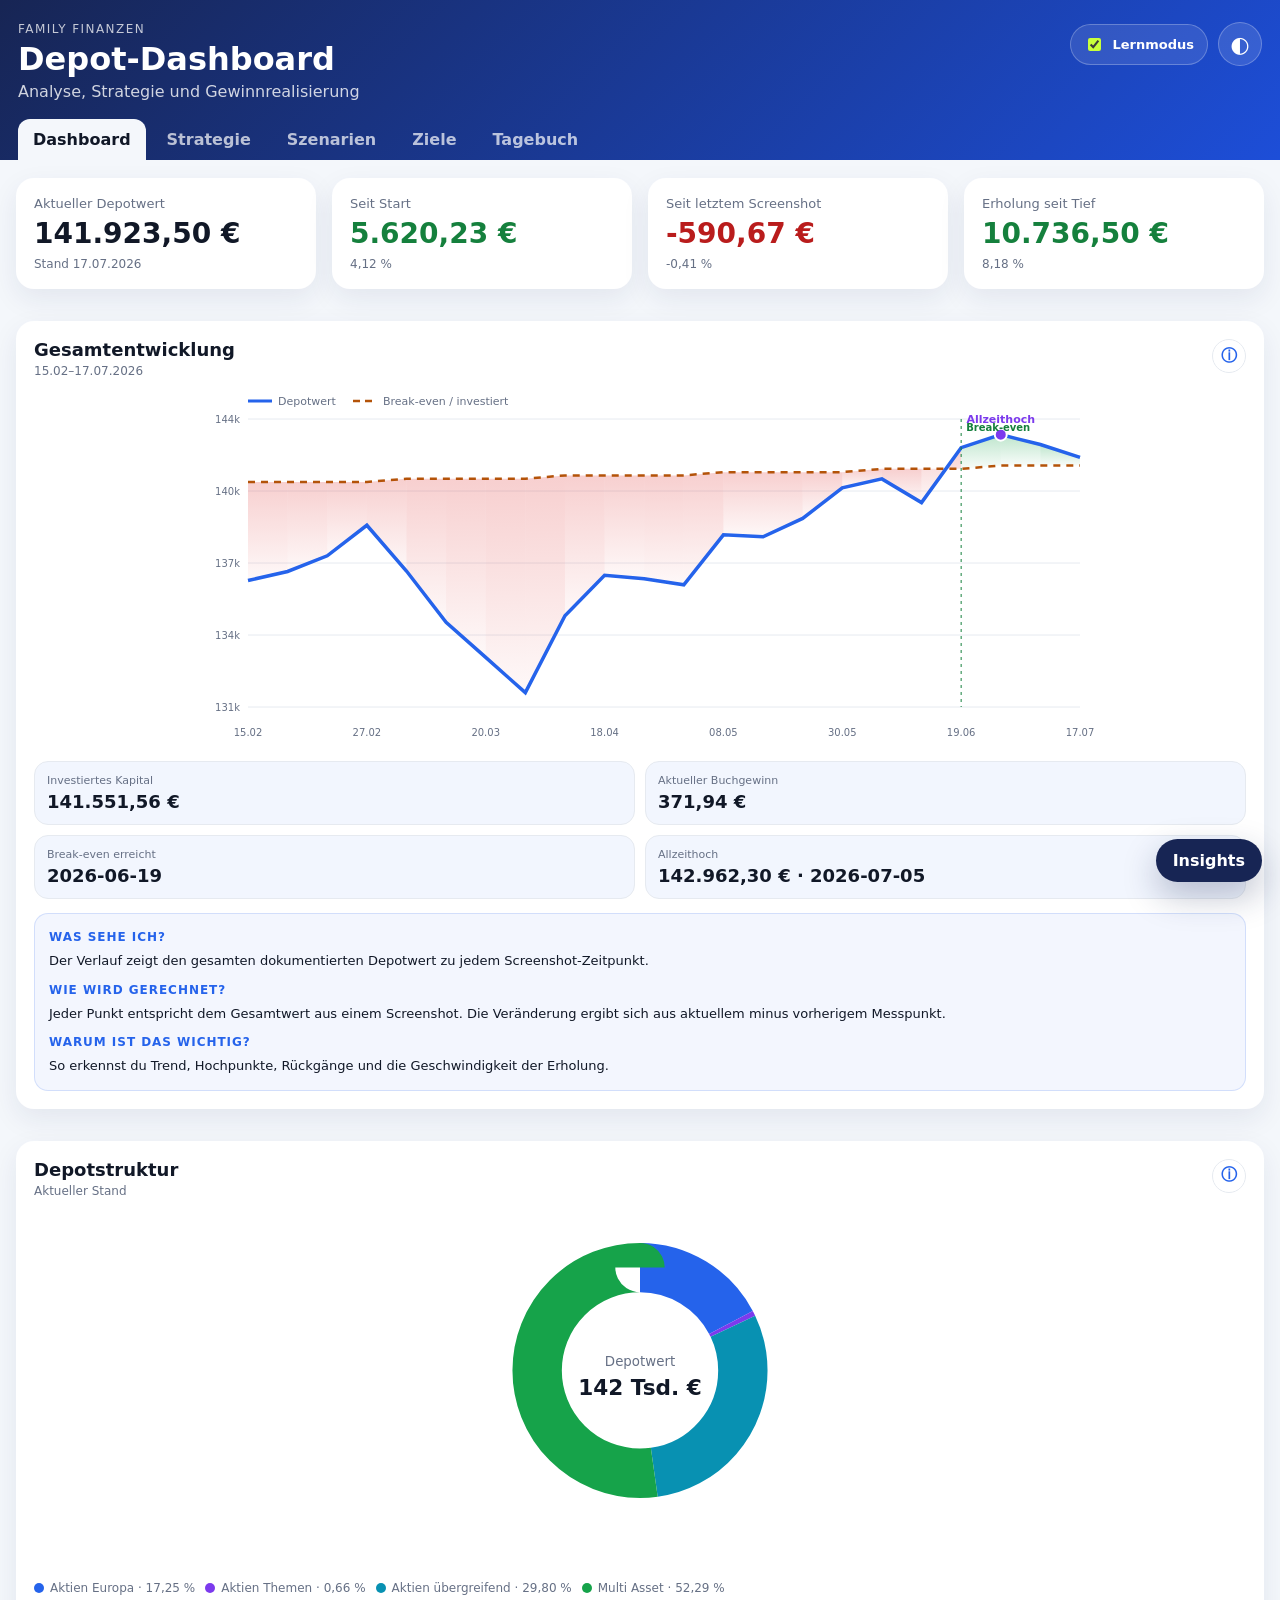
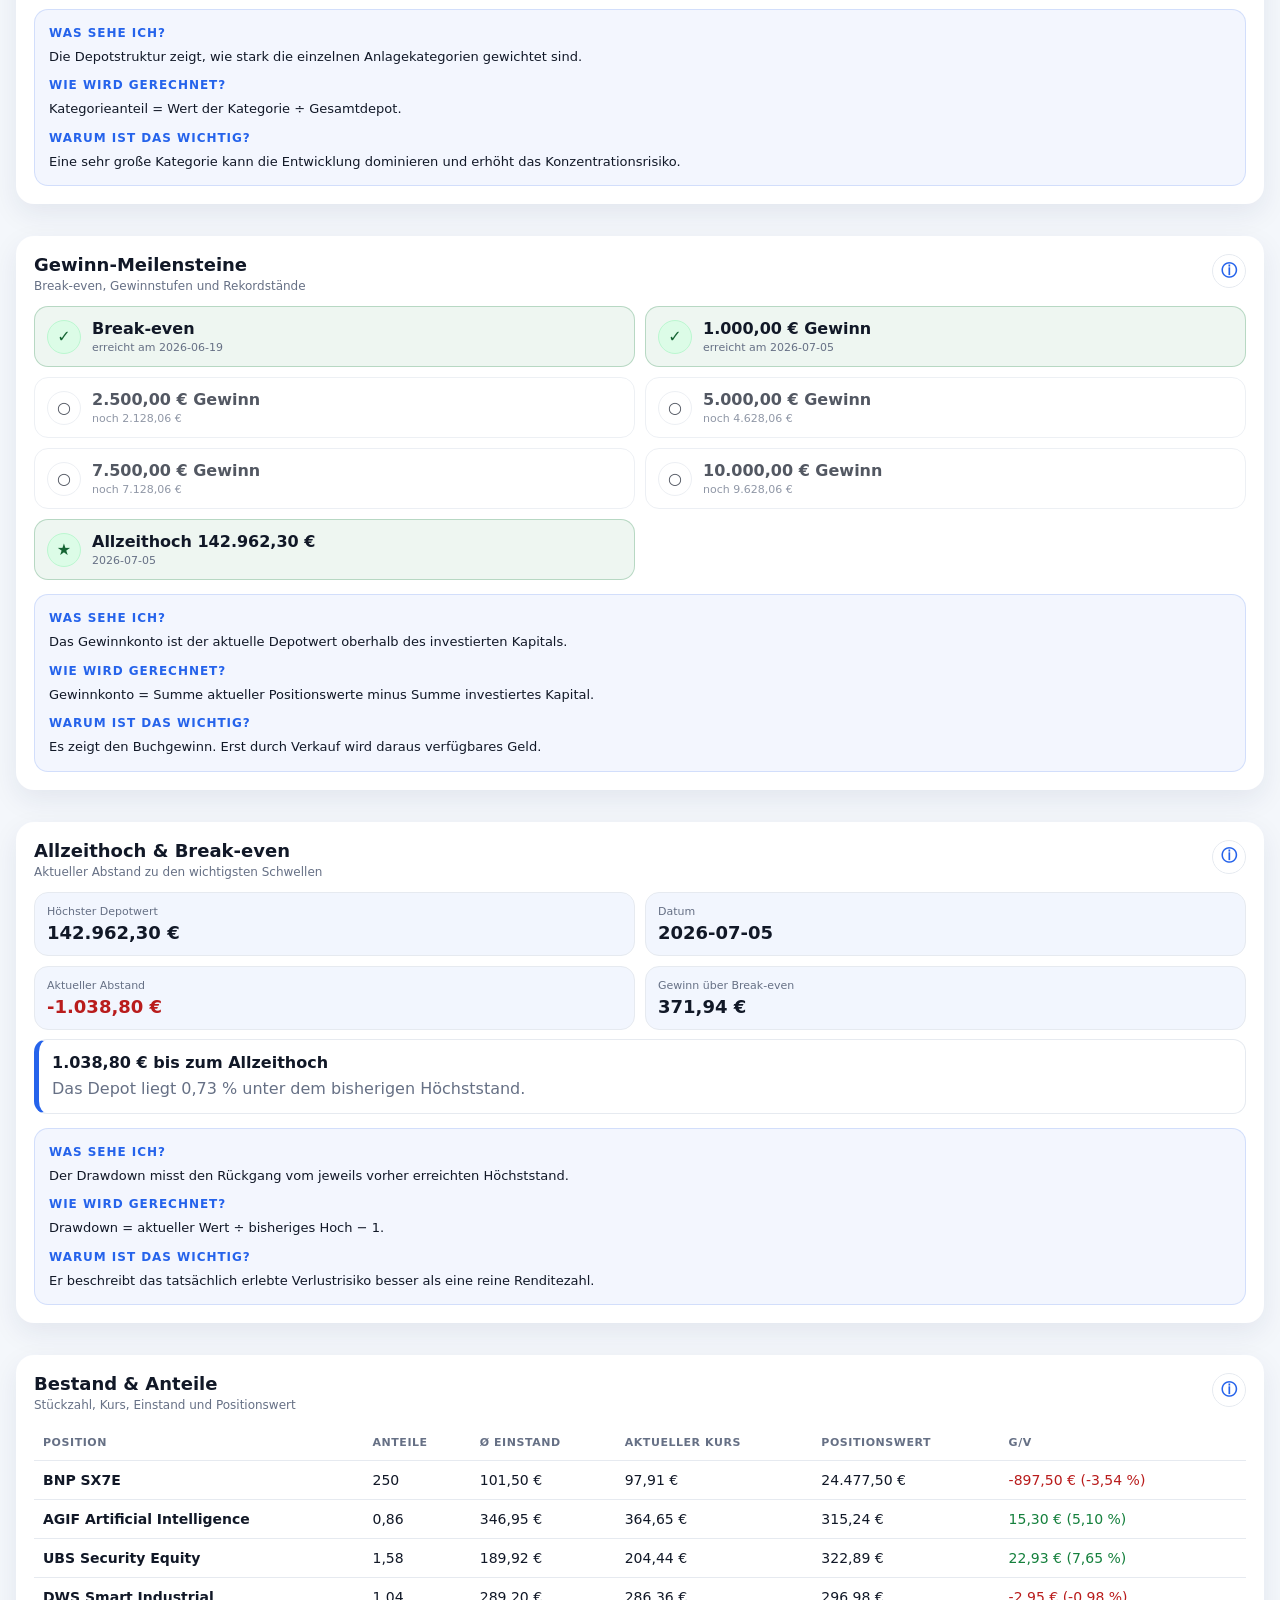
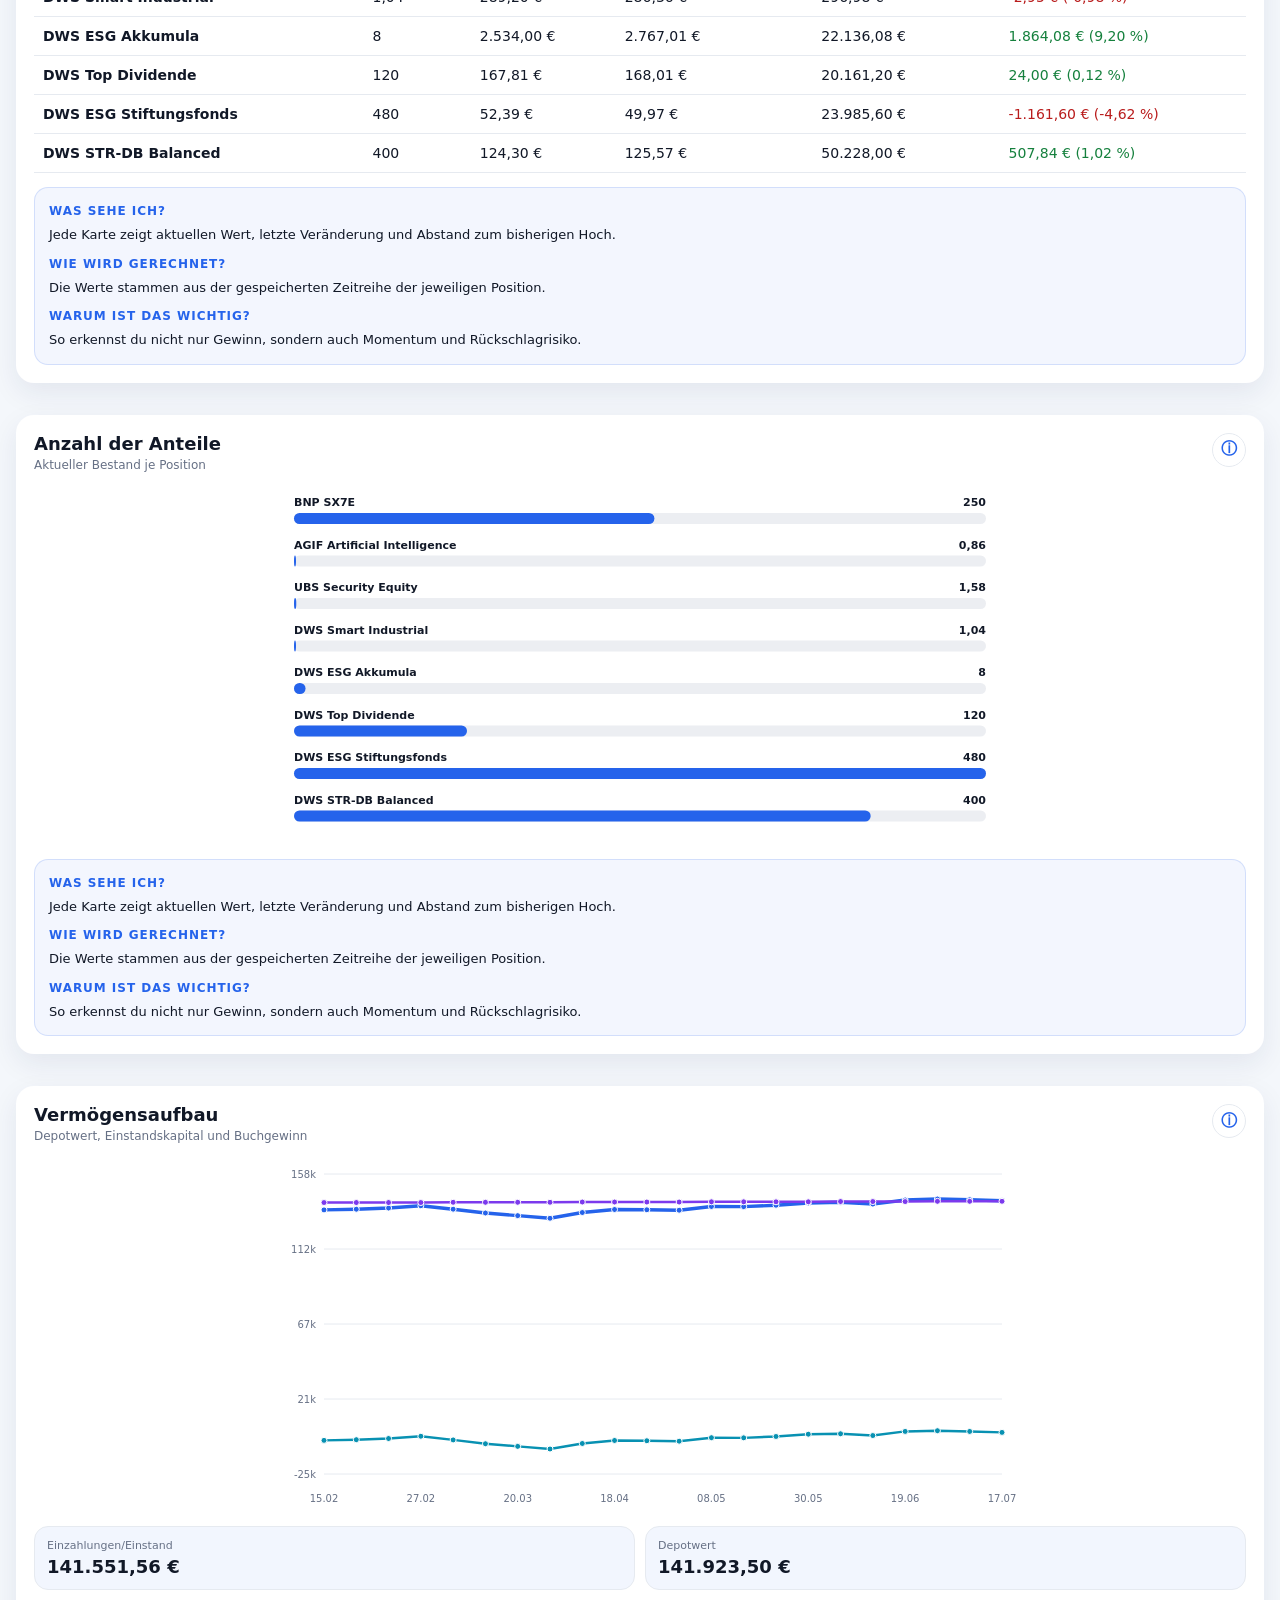
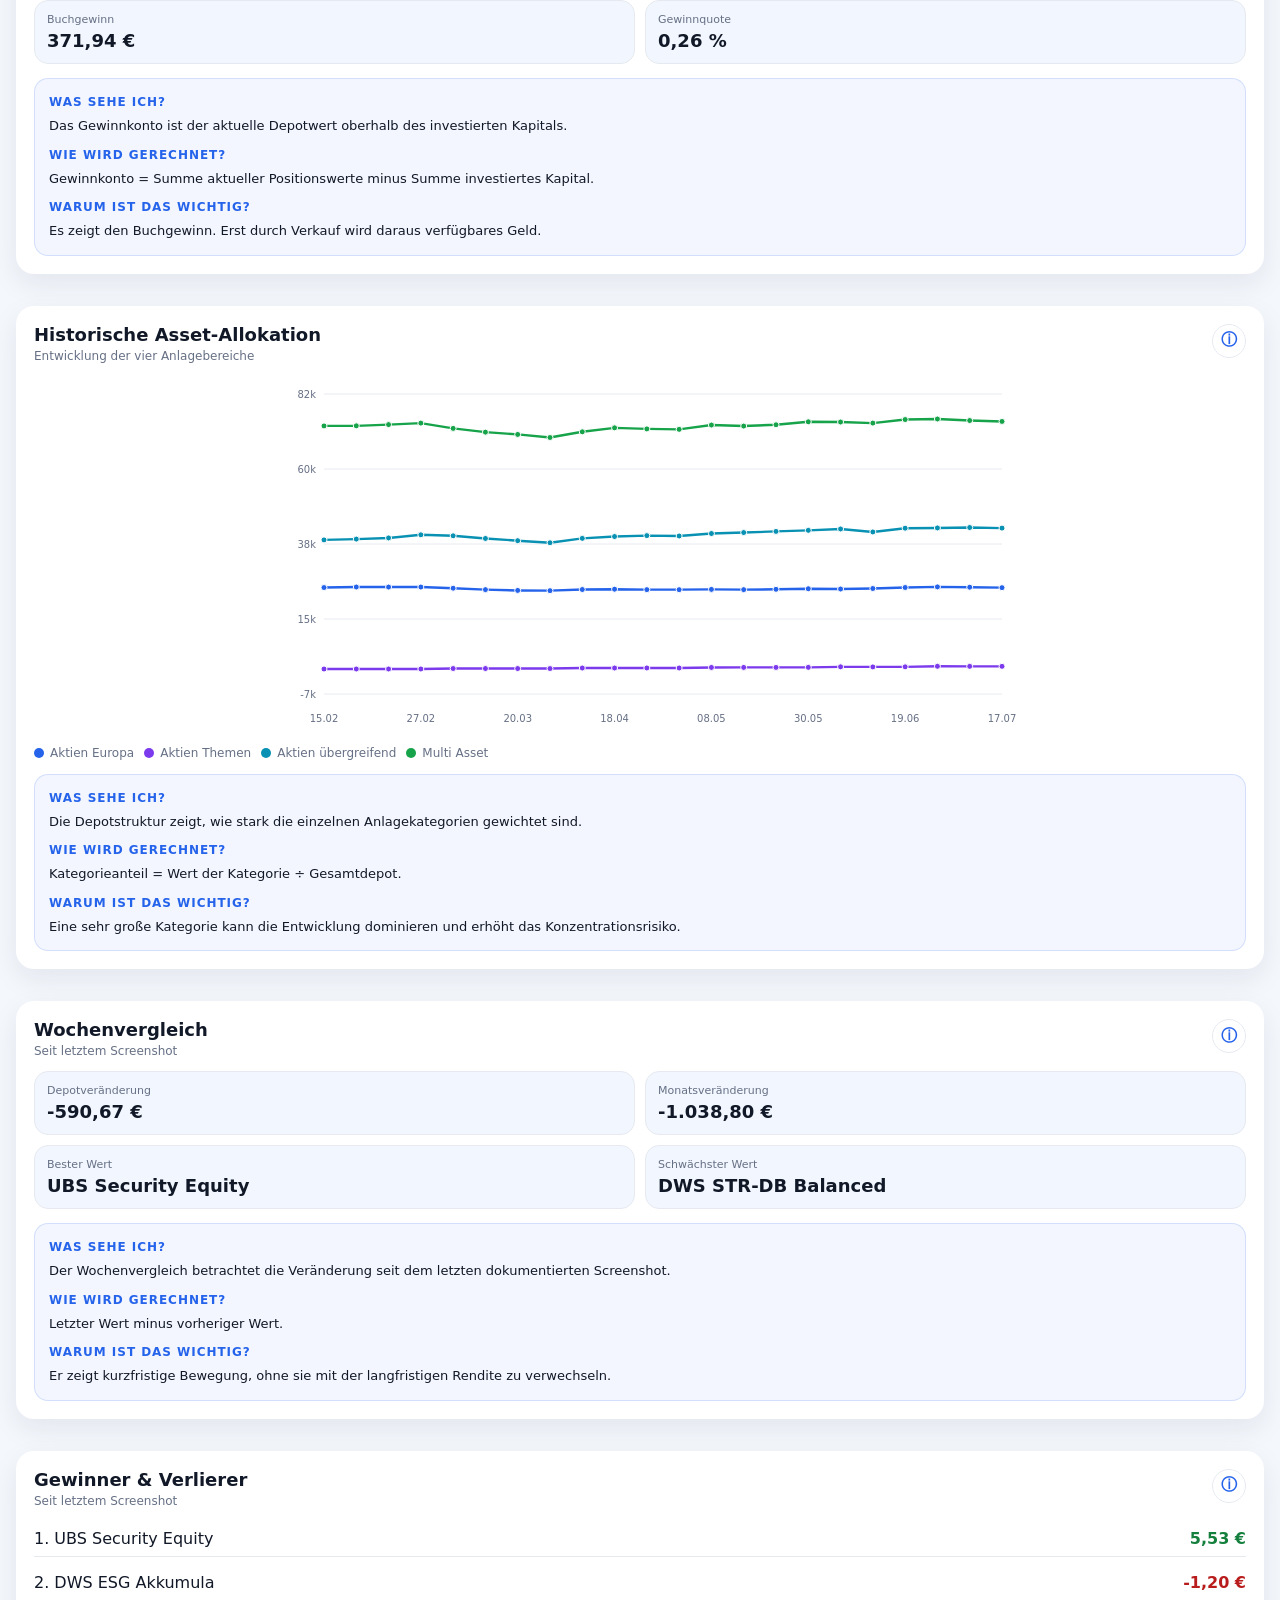
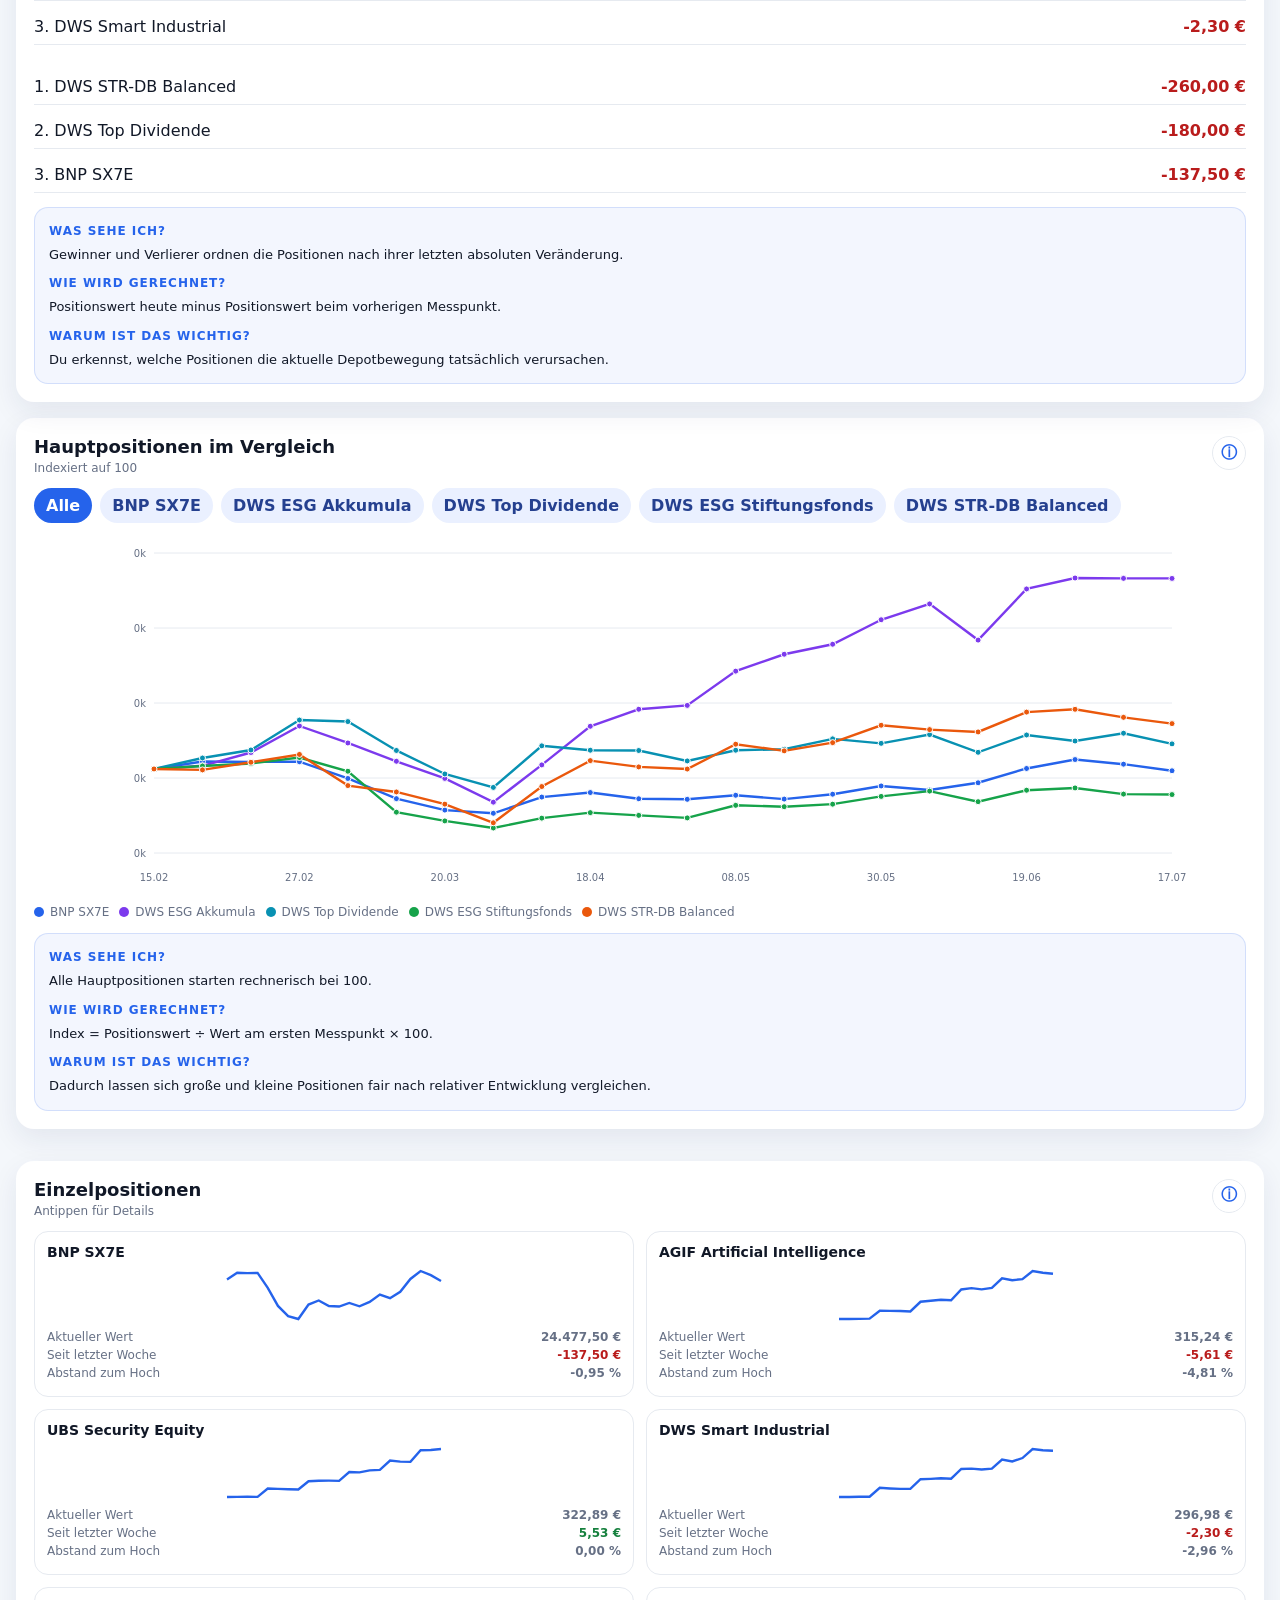
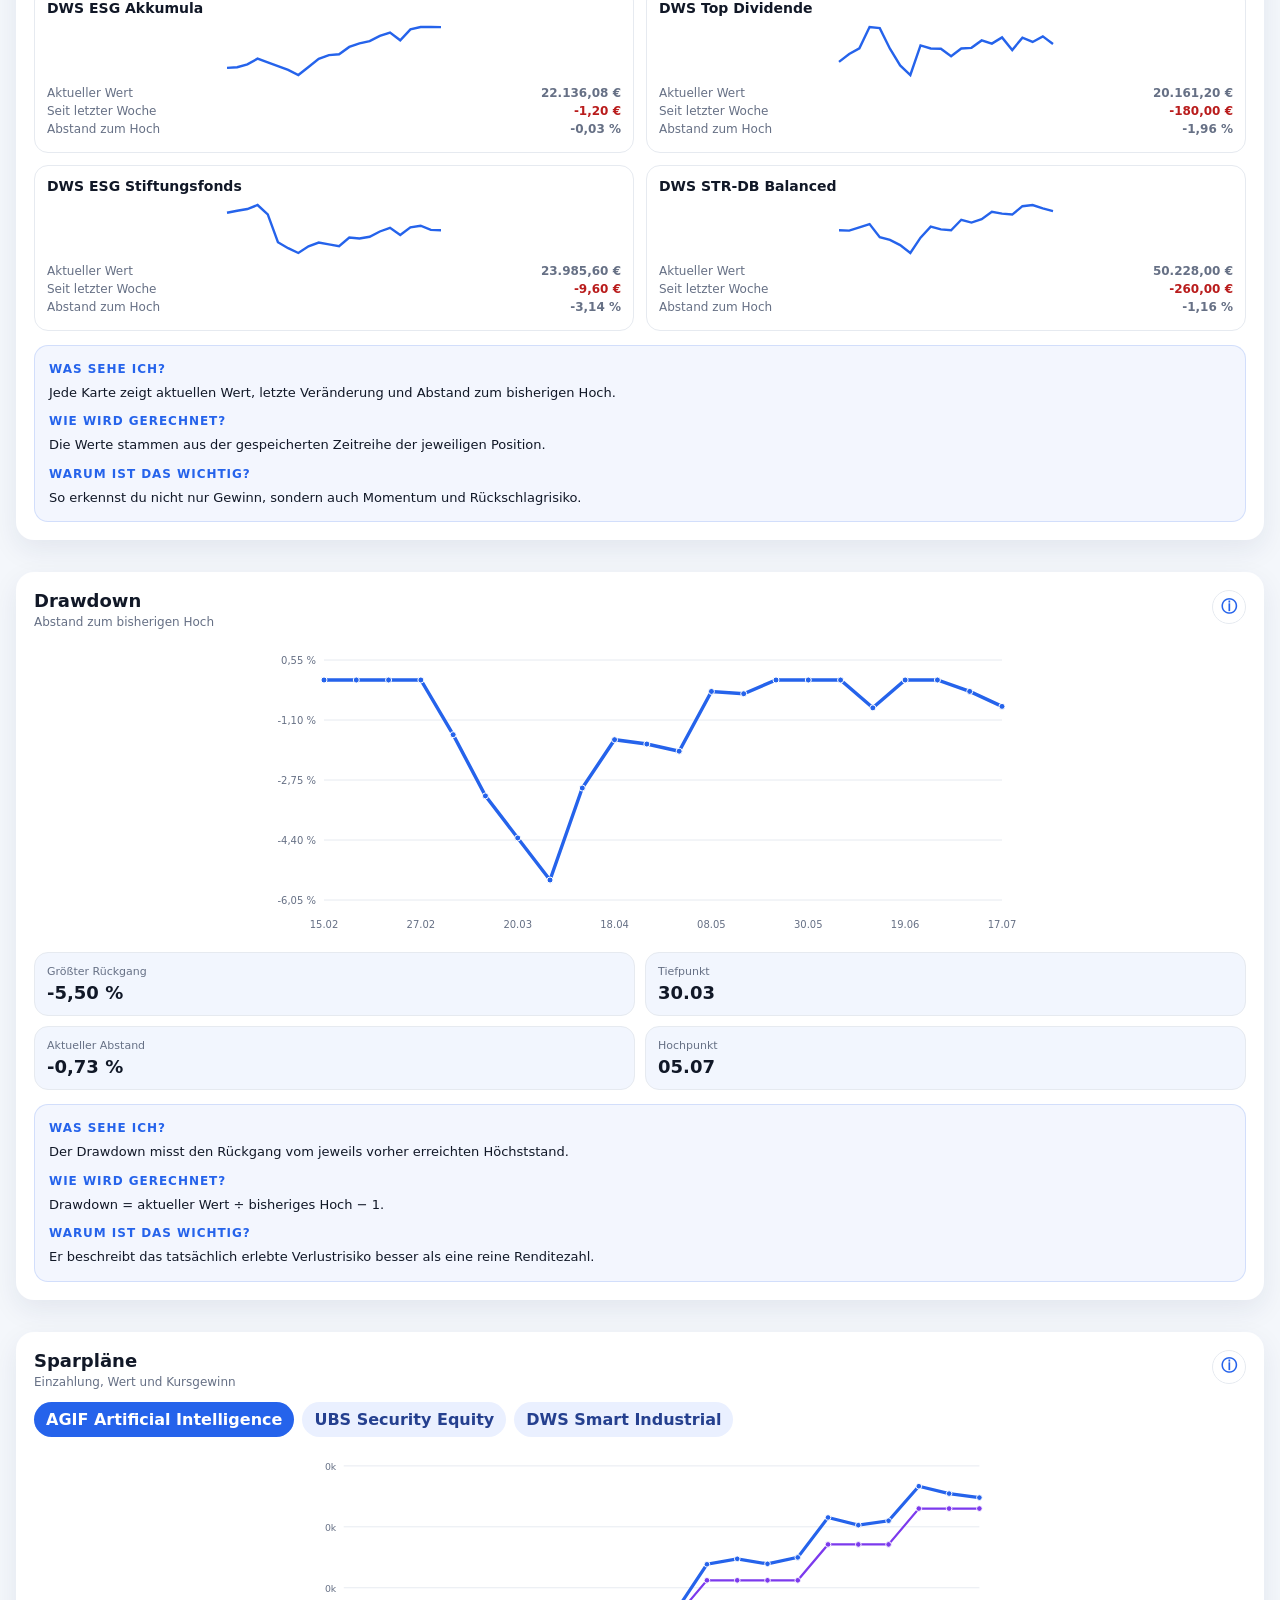
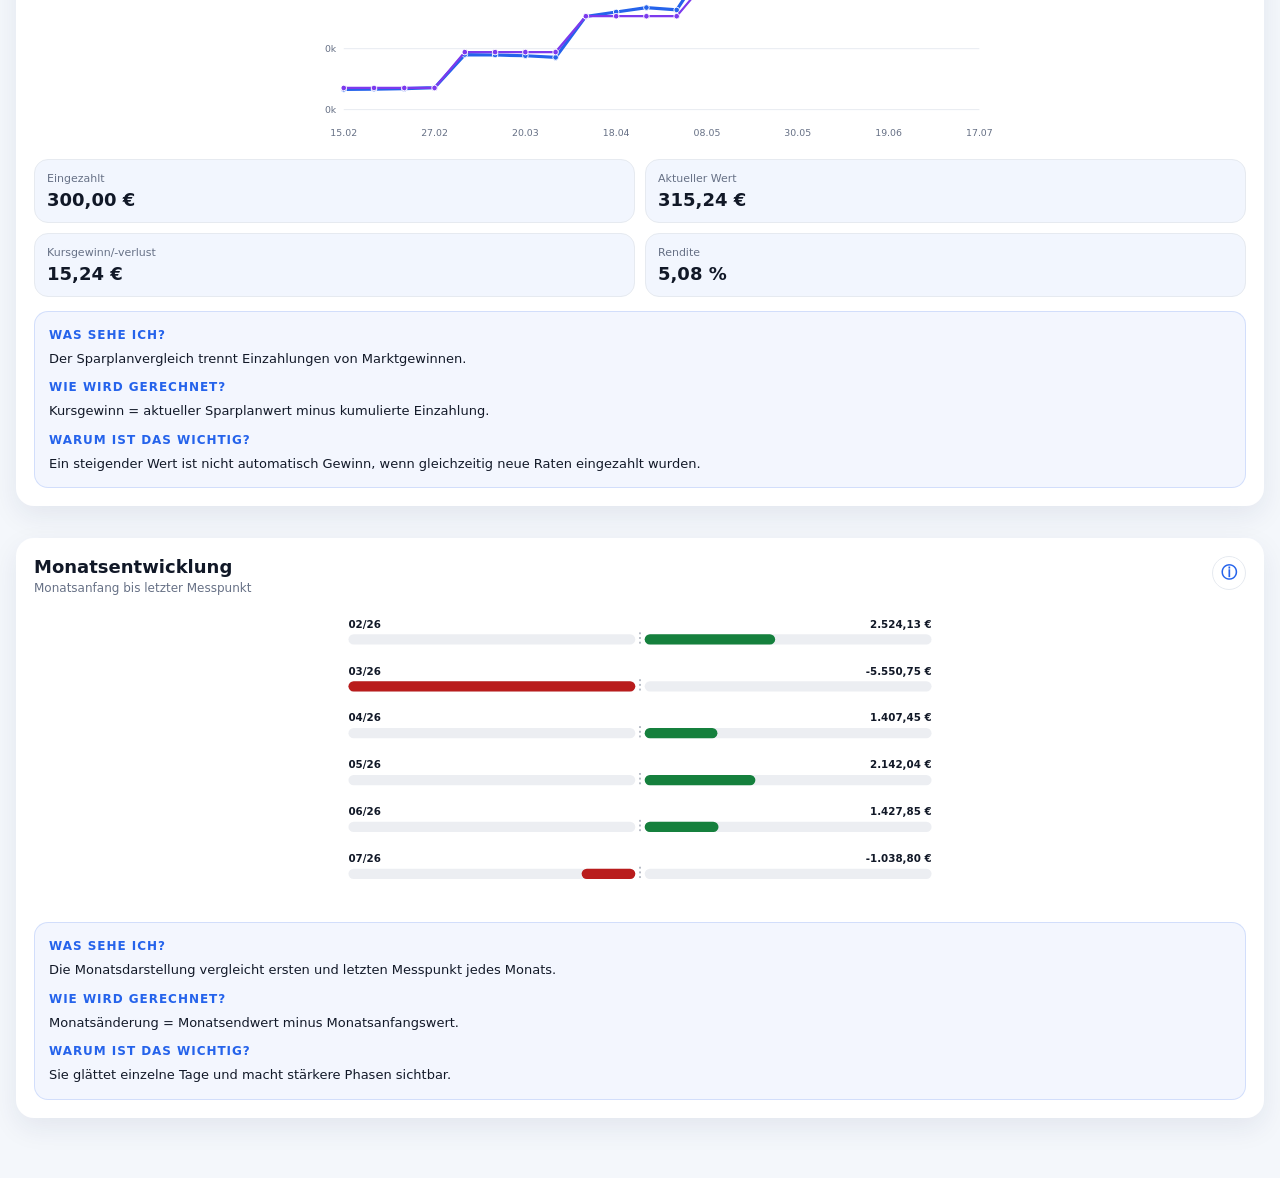
==== commit b5baf2f4: "Dashboard auf V5.4 mit Break-even und Anteilsübersicht erweitern" ====
--- a/index.html
+++ b/index.html
@@ -4,9 +4,10 @@
 <meta charset="utf-8">
 <meta name="viewport" content="width=device-width,initial-scale=1,viewport-fit=cover">
 <meta name="theme-color" content="#172554">
-<title>Depot Dashboard V5.3</title>
+<title>Depot Dashboard V5.4</title>
 <link rel="manifest" href="manifest.webmanifest">
 <link rel="stylesheet" href="style.css?v=5.3">
+<link rel="stylesheet" href="v54.css?v=5.4">
 </head>
 <body>
 <header>
@@ -35,12 +36,55 @@
         <article class="card">
           <div class="card-head"><div><h2>Gesamtentwicklung</h2><span id="rangeLabel"></span></div><button class="explain-btn" data-explain="development">ⓘ</button></div>
           <svg id="depotChart" class="chart tall" viewBox="0 0 920 360"></svg>
+          <div id="breakEvenFacts" class="fact-grid"></div>
           <div class="learn-box" data-learning="development"></div>
         </article>
         <article class="card">
           <div class="card-head"><div><h2>Depotstruktur</h2><span>Aktueller Stand</span></div><button class="explain-btn" data-explain="allocation">ⓘ</button></div>
           <svg id="donut" class="chart tall" viewBox="0 0 420 350"></svg>
           <div id="catLegend" class="legend"></div>
+          <div class="learn-box" data-learning="allocation"></div>
+        </article>
+      </section>
+
+      <section class="grid split-even">
+        <article class="card">
+          <div class="card-head"><div><h2>Gewinn-Meilensteine</h2><span>Break-even, Gewinnstufen und Rekordstände</span></div><button class="explain-btn" data-explain="profitAccount">ⓘ</button></div>
+          <div id="milestoneGrid" class="milestone-grid"></div>
+          <div class="learn-box" data-learning="profitAccount"></div>
+        </article>
+        <article class="card">
+          <div class="card-head"><div><h2>Allzeithoch & Break-even</h2><span>Aktueller Abstand zu den wichtigsten Schwellen</span></div><button class="explain-btn" data-explain="drawdown">ⓘ</button></div>
+          <div id="highWaterFacts" class="fact-grid"></div>
+          <div id="highWaterMessage" class="recommendation"></div>
+          <div class="learn-box" data-learning="drawdown"></div>
+        </article>
+      </section>
+
+      <section class="grid split-even">
+        <article class="card">
+          <div class="card-head"><div><h2>Bestand & Anteile</h2><span>Stückzahl, Kurs, Einstand und Positionswert</span></div><button class="explain-btn" data-explain="positions">ⓘ</button></div>
+          <div class="table-wrap"><table><thead><tr><th>Position</th><th>Anteile</th><th>Ø Einstand</th><th>Aktueller Kurs</th><th>Positionswert</th><th>G/V</th></tr></thead><tbody id="holdingsRows"></tbody></table></div>
+          <div class="learn-box" data-learning="positions"></div>
+        </article>
+        <article class="card">
+          <div class="card-head"><div><h2>Anzahl der Anteile</h2><span>Aktueller Bestand je Position</span></div><button class="explain-btn" data-explain="positions">ⓘ</button></div>
+          <svg id="quantityChart" class="chart tall" viewBox="0 0 720 360"></svg>
+          <div class="learn-box" data-learning="positions"></div>
+        </article>
+      </section>
+
+      <section class="grid split-even">
+        <article class="card">
+          <div class="card-head"><div><h2>Vermögensaufbau</h2><span>Depotwert, Einstandskapital und Buchgewinn</span></div><button class="explain-btn" data-explain="profitAccount">ⓘ</button></div>
+          <svg id="wealthBuildChart" class="chart tall" viewBox="0 0 760 360"></svg>
+          <div id="wealthBuildFacts" class="fact-grid"></div>
+          <div class="learn-box" data-learning="profitAccount"></div>
+        </article>
+        <article class="card">
+          <div class="card-head"><div><h2>Historische Asset-Allokation</h2><span>Entwicklung der vier Anlagebereiche</span></div><button class="explain-btn" data-explain="allocation">ⓘ</button></div>
+          <svg id="allocationHistoryChart" class="chart tall" viewBox="0 0 760 360"></svg>
+          <div id="allocationHistoryLegend" class="legend"></div>
           <div class="learn-box" data-learning="allocation"></div>
         </article>
       </section>
@@ -208,5 +252,6 @@
 
 <script src="data.js?v=5.3"></script>
 <script src="app.js?v=5.3"></script>
+<script src="v54.js?v=5.4"></script>
 </body>
 </html>
--- a/v54.css
+++ b/v54.css
@@ -0,0 +1 @@
+.milestone-grid{display:grid;grid-template-columns:repeat(2,1fr);gap:10px}.milestone{display:flex;gap:11px;align-items:center;border:1px solid var(--line);border-radius:14px;padding:12px}.milestone.done{background:rgba(21,128,61,.07);border-color:rgba(21,128,61,.25)}.milestone.open{opacity:.72}.milestone-icon{width:34px;height:34px;border-radius:50%;display:grid;place-items:center;background:var(--card);border:1px solid var(--line);font-weight:900}.milestone.done .milestone-icon{background:#dcfce7;color:#166534;border-color:#bbf7d0}.milestone strong,.milestone span{display:block}.milestone span{font-size:11px;color:var(--muted);margin-top:3px}@media(max-width:700px){.milestone-grid{grid-template-columns:1fr}}
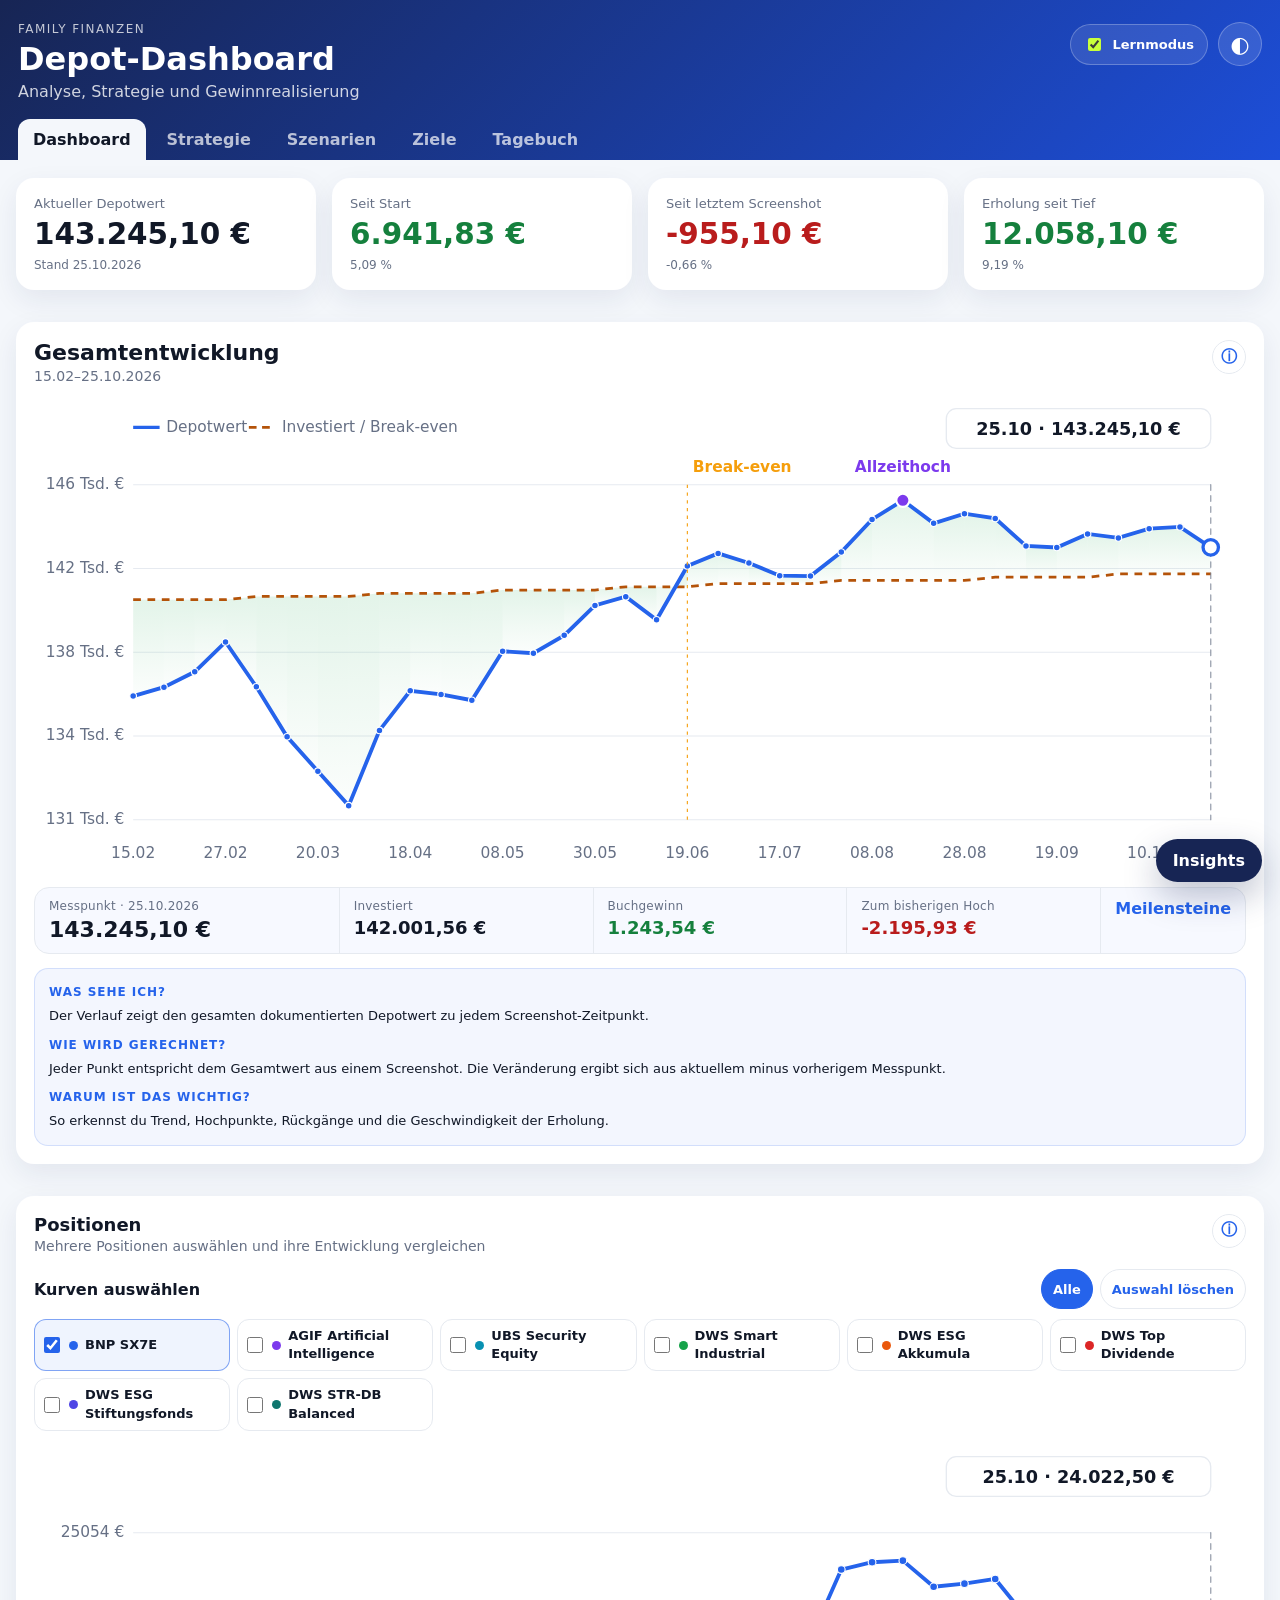
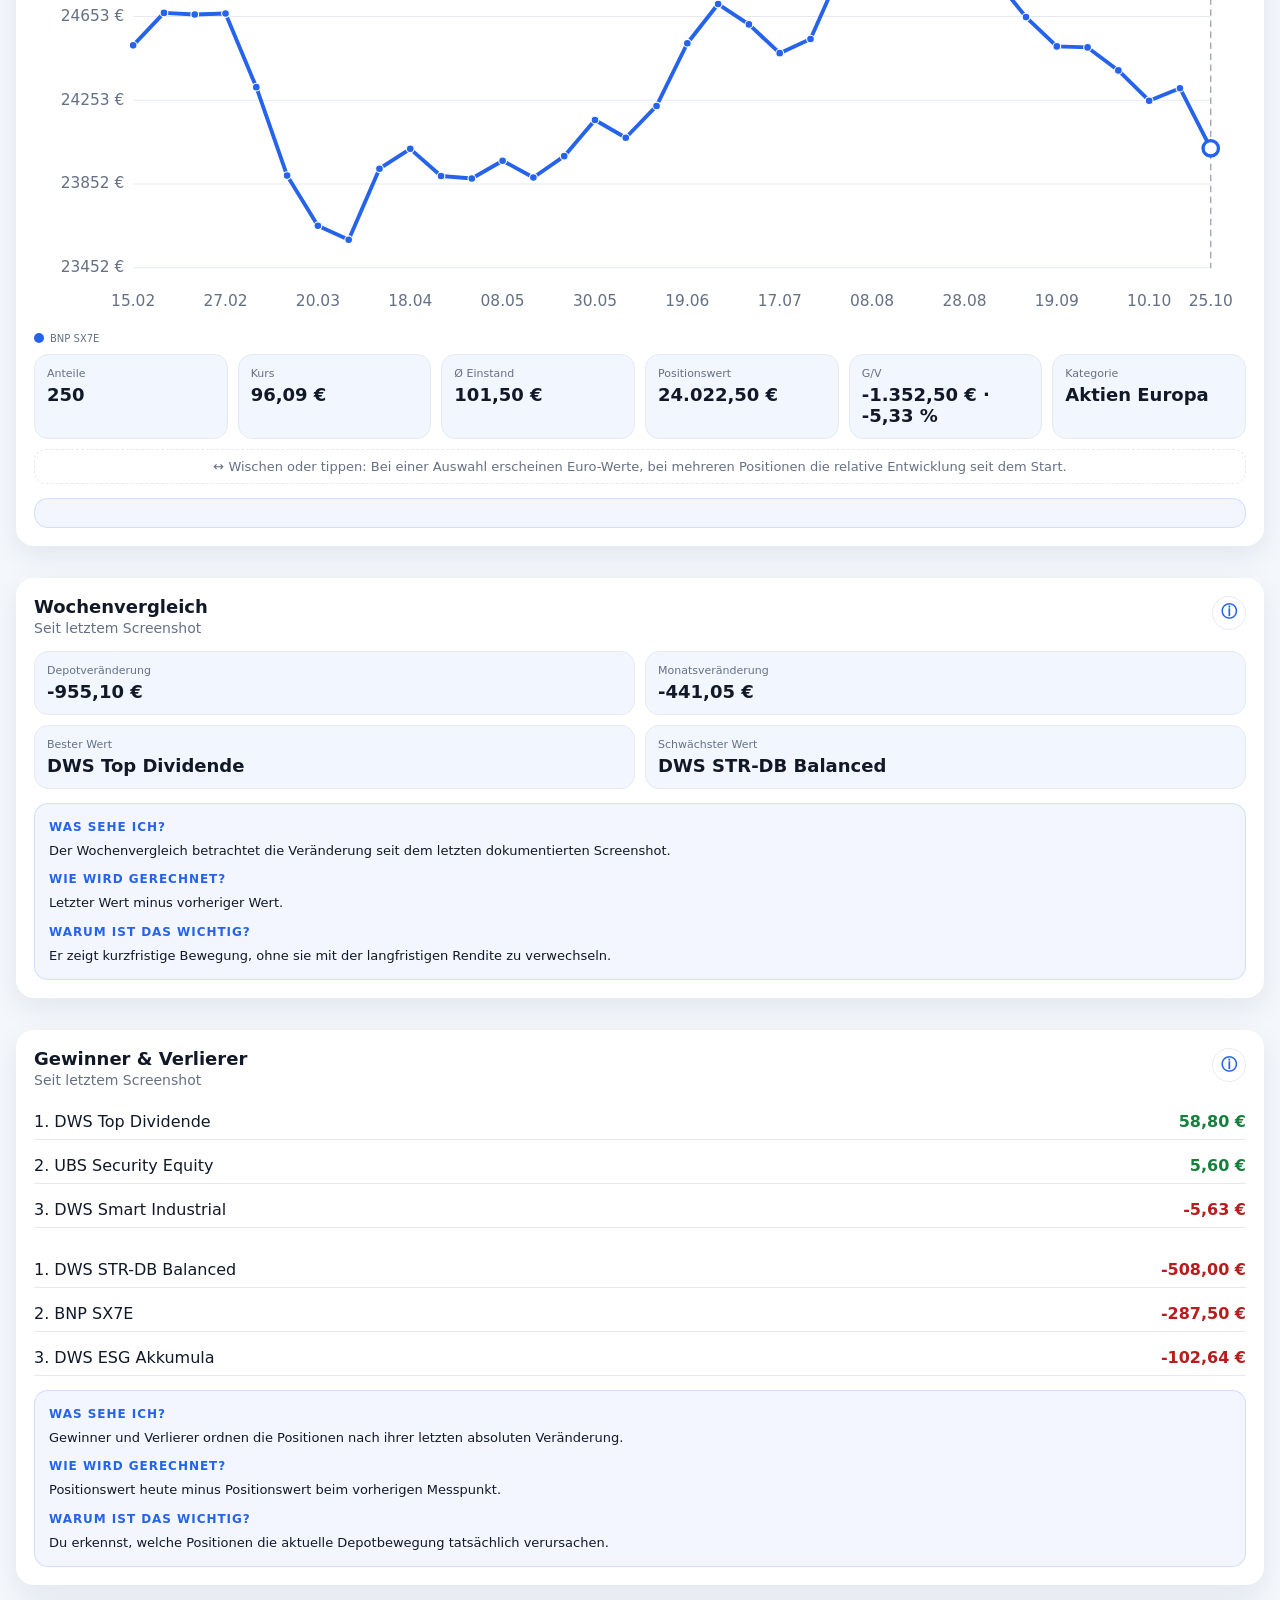
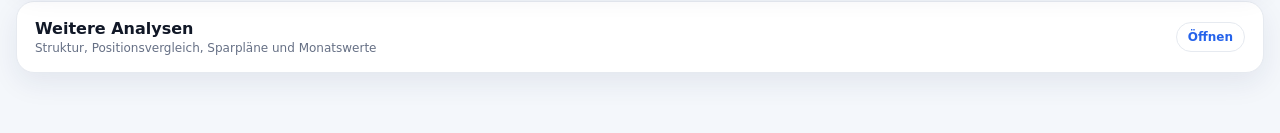
==== commit 1aee2119: "Improve chart readability with full-width layout and inline details" ====
--- a/index.html
+++ b/index.html
@@ -7,7 +7,7 @@
 <title>Depot Dashboard V5.4</title>
 <link rel="manifest" href="manifest.webmanifest">
 <link rel="stylesheet" href="style.css?v=5.3">
-<link rel="stylesheet" href="v54.css?v=5.4">
+<link rel="stylesheet" href="v54.css?v=5.6">
 </head>
 <body>
 <header>
@@ -252,6 +252,6 @@
 
 <script src="data.js?v=5.3"></script>
 <script src="app.js?v=5.3"></script>
-<script src="v54.js?v=5.4"></script>
+<script src="v54.js?v=5.6"></script>
 </body>
 </html>
--- a/v54.css
+++ b/v54.css
@@ -1 +1,49 @@
-.milestone-grid{display:grid;grid-template-columns:repeat(2,1fr);gap:10px}.milestone{display:flex;gap:11px;align-items:center;border:1px solid var(--line);border-radius:14px;padding:12px}.milestone.done{background:rgba(21,128,61,.07);border-color:rgba(21,128,61,.25)}.milestone.open{opacity:.72}.milestone-icon{width:34px;height:34px;border-radius:50%;display:grid;place-items:center;background:var(--card);border:1px solid var(--line);font-weight:900}.milestone.done .milestone-icon{background:#dcfce7;color:#166534;border-color:#bbf7d0}.milestone strong,.milestone span{display:block}.milestone span{font-size:11px;color:var(--muted);margin-top:3px}@media(max-width:700px){.milestone-grid{grid-template-columns:1fr}}+.milestone-grid{display:grid;grid-template-columns:repeat(2,1fr);gap:10px}.milestone{display:flex;gap:11px;align-items:center;border:1px solid var(--line);border-radius:14px;padding:12px}.milestone.done{background:rgba(21,128,61,.07);border-color:rgba(21,128,61,.25)}.milestone.open{opacity:.72}.milestone-icon{width:34px;height:34px;border-radius:50%;display:grid;place-items:center;background:var(--card);border:1px solid var(--line);font-weight:900}.milestone.done .milestone-icon{background:#dcfce7;color:#166534;border-color:#bbf7d0}.milestone strong,.milestone span{display:block}.milestone span{font-size:11px;color:var(--muted);margin-top:3px}
+.full-width-section{grid-template-columns:1fr!important;margin-top:16px}.hero-chart-card{width:100%}.interactive-chart{touch-action:none;user-select:none;cursor:crosshair}.gesture-hint{font-size:12px;color:var(--muted);text-align:center;margin-top:10px;padding:9px 12px;border:1px dashed var(--line);border-radius:12px}.position-analysis-card{width:100%}.tabs,.position-history-tabs{display:grid!important;grid-template-columns:repeat(auto-fit,minmax(138px,1fr));overflow:visible!important;overflow-x:visible!important;gap:6px;padding:0 0 4px;width:100%;max-width:100%;scrollbar-width:none}.tabs::-webkit-scrollbar,.position-history-tabs::-webkit-scrollbar{display:none}.tabs button,.position-history-tabs button{width:100%!important;height:32px!important;min-height:32px!important;max-height:32px!important;padding:5px 8px!important;font-size:11px!important;line-height:1.05!important;white-space:nowrap!important;overflow:hidden!important;text-overflow:ellipsis!important;text-align:center!important;border-radius:999px!important;display:flex!important;align-items:center!important;justify-content:center!important}.holding-facts{grid-template-columns:repeat(6,1fr)}
+.portfolio-status-strip{display:grid;grid-template-columns:1.2fr repeat(3,1fr) auto;gap:0;align-items:stretch;margin-top:12px;border:1px solid var(--line);border-radius:15px;overflow:visible;background:rgba(37,99,235,.035)}.portfolio-status-strip>div,.milestone-popover{border:0;border-right:1px solid var(--line);border-radius:0;padding:11px 14px;background:transparent}.portfolio-status-strip>div:last-of-type{border-right:1px solid var(--line)}.portfolio-status-strip span{display:block;font-size:10px;color:var(--muted);text-transform:uppercase;letter-spacing:.05em}.portfolio-status-strip strong{display:block;font-size:16px;margin-top:4px}.portfolio-status-strip .status-main strong{font-size:21px}.milestone-popover{position:relative;border-right:0;display:grid;align-content:center}.milestone-popover summary{list-style:none;cursor:pointer;font-weight:800;color:var(--blue);white-space:nowrap}.milestone-popover summary::-webkit-details-marker{display:none}.milestone-popover[open]>div{position:absolute;right:0;top:calc(100% + 8px);z-index:30;width:min(340px,80vw);background:var(--card);border:1px solid var(--line);border-radius:14px;box-shadow:var(--shadow);padding:12px}.milestone-popover p{margin:6px 0;font-size:12px;line-height:1.4}
+.analysis-drawer{margin-top:16px;border:1px solid var(--line);border-radius:18px;background:var(--card);box-shadow:var(--shadow);overflow:hidden}.analysis-drawer>summary{list-style:none;display:flex;justify-content:space-between;align-items:center;gap:16px;padding:17px 18px;cursor:pointer}.analysis-drawer>summary::-webkit-details-marker{display:none}.analysis-drawer>summary span{display:grid;gap:3px}.analysis-drawer>summary small{color:var(--muted);font-size:12px;font-weight:500}.analysis-drawer>summary b{font-size:12px;color:var(--blue);border:1px solid var(--line);border-radius:999px;padding:7px 11px}.analysis-drawer[open]>summary{border-bottom:1px solid var(--line)}.analysis-drawer[open]>summary b{font-size:0}.analysis-drawer[open]>summary b:after{content:"Schließen";font-size:12px}.advanced-content{padding:0 16px 18px}.advanced-content>.card,.advanced-content>.grid{margin-top:16px}.compact-analysis-grid{align-items:start}
+.scrub-line{stroke:#38bdf8;stroke-width:1.8;stroke-opacity:.92;stroke-dasharray:7 6;stroke-linecap:round;filter:drop-shadow(0 0 5px rgba(56,189,248,.45))}.scrub-handle{fill:#0f172a;stroke:#38bdf8;stroke-width:4;filter:drop-shadow(0 2px 5px rgba(56,189,248,.42))}.scrub-cap{fill:#38bdf8;stroke:#e0f2fe;stroke-width:2.5}.scrub-tooltip{fill:#0f172a;stroke:#38bdf8;stroke-width:1.2}.scrub-tooltip-text{fill:#e0f2fe;font-size:12px;font-weight:800}.scrub-cursor{filter:drop-shadow(0 6px 14px rgba(0,0,0,.26));pointer-events:none}
+.insight-sticky{background:linear-gradient(165deg,#0f172a 0%,#111827 55%,#172033 100%)!important;border-color:rgba(56,189,248,.22)!important}.insight-head{background:rgba(15,23,42,.96)!important;border-bottom-color:rgba(56,189,248,.16)!important}.insight-type{color:#67e8f9!important}.insight-value{color:#7dd3fc!important}.insight-stat{background:rgba(56,189,248,.055)!important;border-color:rgba(56,189,248,.14)!important}.insight-body .pos{color:#4ade80!important}.insight-body .neg{color:#f87171!important}.insight-body .break-even-value{color:#fbbf24!important}
+.position-picker-head{display:flex;align-items:center;justify-content:space-between;gap:12px;margin:8px 0 10px}.position-picker-head>div{display:flex;gap:7px;flex-wrap:wrap}.position-action-btn{border:1px solid var(--blue);background:var(--blue);color:#fff;border-radius:999px;padding:6px 11px;font-size:11px;font-weight:800;cursor:pointer}.position-action-btn.secondary{background:transparent;color:var(--blue);border-color:var(--line)}.position-checkbox-grid{display:grid!important;grid-template-columns:repeat(auto-fit,minmax(170px,1fr));gap:7px!important}.position-check{display:grid;grid-template-columns:18px 9px minmax(0,1fr);align-items:center;gap:7px;min-height:38px;border:1px solid var(--line);border-radius:12px;padding:7px 9px;background:var(--card);cursor:pointer;transition:.18s ease}.position-check:hover{border-color:rgba(37,99,235,.4)}.position-check.active{border-color:rgba(37,99,235,.55);background:rgba(37,99,235,.07)}.position-check input{margin:0;width:16px;height:16px;accent-color:var(--blue)}.position-check i{width:9px;height:9px;border-radius:50%;background:var(--series-color)}.position-check span{font-size:11px;font-weight:700;white-space:nowrap;overflow:hidden;text-overflow:ellipsis}.position-history-legend{margin-top:5px}.position-history-legend span{font-size:10px}.multi-position-list{display:grid;gap:8px}.multi-position-row{display:grid;grid-template-columns:10px minmax(0,1fr) auto auto;align-items:center;gap:8px;padding:8px 0;border-bottom:1px solid rgba(148,163,184,.14)}.multi-position-row:last-child{border-bottom:0}.multi-position-row i{width:9px;height:9px;border-radius:50%}.multi-position-row span{font-size:11px;overflow:hidden;text-overflow:ellipsis;white-space:nowrap}.multi-position-row strong,.multi-position-row b{font-size:11px;white-space:nowrap}
+@media(max-width:900px){.portfolio-status-strip{grid-template-columns:repeat(2,1fr)}.portfolio-status-strip>div,.milestone-popover{border-bottom:1px solid var(--line)}.milestone-popover{grid-column:span 2;border-bottom:0}.holding-facts{grid-template-columns:repeat(3,1fr)}.tabs,.position-history-tabs{grid-template-columns:repeat(3,minmax(0,1fr))}.position-checkbox-grid{grid-template-columns:repeat(2,minmax(0,1fr))!important}}
+@media(max-width:700px){.milestone-grid{grid-template-columns:1fr}.portfolio-status-strip{grid-template-columns:1fr 1fr}.portfolio-status-strip>div,.milestone-popover{padding:9px}.portfolio-status-strip strong{font-size:14px}.portfolio-status-strip .status-main strong{font-size:18px}.holding-facts{grid-template-columns:repeat(2,1fr)}.analysis-drawer>summary small{display:none}.gesture-hint{font-size:11px}.compact-analysis-grid{grid-template-columns:1fr!important}.tabs,.position-history-tabs{grid-template-columns:repeat(2,minmax(0,1fr));gap:5px}.tabs button,.position-history-tabs button{height:30px!important;min-height:30px!important;max-height:30px!important;font-size:10px!important;padding:4px 6px!important}.insight-panel{width:min(92vw,380px)}.position-picker-head{align-items:flex-start;flex-direction:column}.position-checkbox-grid{grid-template-columns:1fr!important}.position-check{min-height:36px}.multi-position-row{grid-template-columns:9px minmax(0,1fr) auto}.multi-position-row b{grid-column:2/4;text-align:right}}
+
+/* Readability: stable full-width charts, details below the selected section. */
+:root{--chart-height:430px}
+[data-theme="dark"]{--green:#4ade80;--red:#fb7185;--blue:#60a5fa;--amber:#fbbf24;--purple:#c4b5fd}
+.app-layout,.app-layout.insight-open{display:block;transition:none}
+.hero-chart-card .chart.tall,.position-analysis-card .chart.tall{height:auto;aspect-ratio:1100/430;margin:14px 0 10px}
+.hero-chart-card .card-head h2{font-size:22px}
+.card-head span{font-size:14px;line-height:1.6}
+.scrub-line{stroke:var(--muted);stroke-width:1.2;stroke-opacity:.65;filter:none;stroke-dasharray:5 5}
+.scrub-cursor{filter:none}
+.scrub-handle{fill:var(--card);stroke:var(--blue);stroke-width:3;filter:none}
+.scrub-tooltip{fill:var(--card);stroke:var(--line)}
+.scrub-tooltip-text{fill:var(--ink);font-size:16px;font-weight:750}
+.interactive-chart:focus-visible{outline:2px solid var(--blue);outline-offset:4px;border-radius:8px}
+.portfolio-status-strip{grid-template-columns:1.2fr repeat(3,1fr) auto}
+.portfolio-status-strip span{font-size:12px;letter-spacing:.02em;text-transform:none}
+.portfolio-status-strip strong{font-size:18px;white-space:nowrap;font-variant-numeric:tabular-nums}
+.portfolio-status-strip .status-main strong{font-size:22px}
+.kpi .value{font-size:clamp(22px,2.3vw,32px);font-variant-numeric:tabular-nums}
+.insight-panel{display:none;position:static;inset:auto;width:100%;height:auto;min-height:0;transform:none;transition:none;margin:16px 0 0;pointer-events:auto}
+.app-layout.insight-open .insight-panel{display:block}
+.insight-sticky{height:auto;min-height:0;max-height:none;transform:none;overflow:visible;border-radius:18px;box-shadow:none;background:var(--card)!important;border:1px solid var(--line)!important;color:var(--ink)}
+.insight-head{position:static;padding:16px 20px;background:transparent!important;border-bottom:1px solid var(--line)!important;backdrop-filter:none}
+.insight-type{color:var(--muted)!important;font-size:11px;letter-spacing:.08em}
+.insight-head h2{font-size:18px;color:var(--ink);line-height:1.4}
+.insight-body{display:grid;grid-template-columns:1fr 1.4fr;gap:24px;padding:18px 20px}
+.insight-section,.insight-section:first-child{padding:0;border:0;min-width:0}
+.insight-label,.insight-stat span{color:var(--muted);font-size:12px}
+.insight-value{font-size:30px;color:var(--ink)!important;letter-spacing:-.02em}
+.insight-grid{margin-top:0;gap:12px}
+.insight-stat{background:transparent!important;border-color:var(--line)!important}
+.insight-stat strong{color:var(--ink);font-size:17px}
+.insight-body .pos{color:var(--green)!important}.insight-body .neg{color:var(--red)!important}.insight-body .break-even-value{color:var(--amber)!important}
+.insight-list-row span{color:var(--muted)}.insight-list-row strong{color:var(--ink)}
+.reset-btn,.close-btn{color:var(--ink);background:var(--bg);border-color:var(--line);min-width:44px;min-height:44px}
+.position-check span{font-size:13px;white-space:normal;line-height:1.4;overflow:visible}
+.position-check{min-height:44px}.position-action-btn{font-size:13px;min-height:40px}.gesture-hint{font-size:13px}
+@media(max-width:1100px){.portfolio-status-strip{grid-template-columns:repeat(2,minmax(0,1fr))}.milestone-popover{grid-column:1/-1}.portfolio-status-strip>div{border-bottom:1px solid var(--line)}.hero-chart-card .chart.tall,.position-analysis-card .chart.tall{aspect-ratio:auto;height:380px}}
+@media(max-width:700px){.hero-chart-card,.position-analysis-card{overflow-x:auto}.hero-chart-card .chart.tall,.position-analysis-card .chart.tall{min-width:680px;height:auto;aspect-ratio:1100/430}.insight-body{grid-template-columns:1fr;gap:18px}.portfolio-status-strip strong{font-size:16px}.portfolio-status-strip .status-main strong{font-size:18px}.insight-panel{width:100%}.hero-chart-card .card-head h2{font-size:20px}}
+@media print{.insight-panel{display:none!important}}
